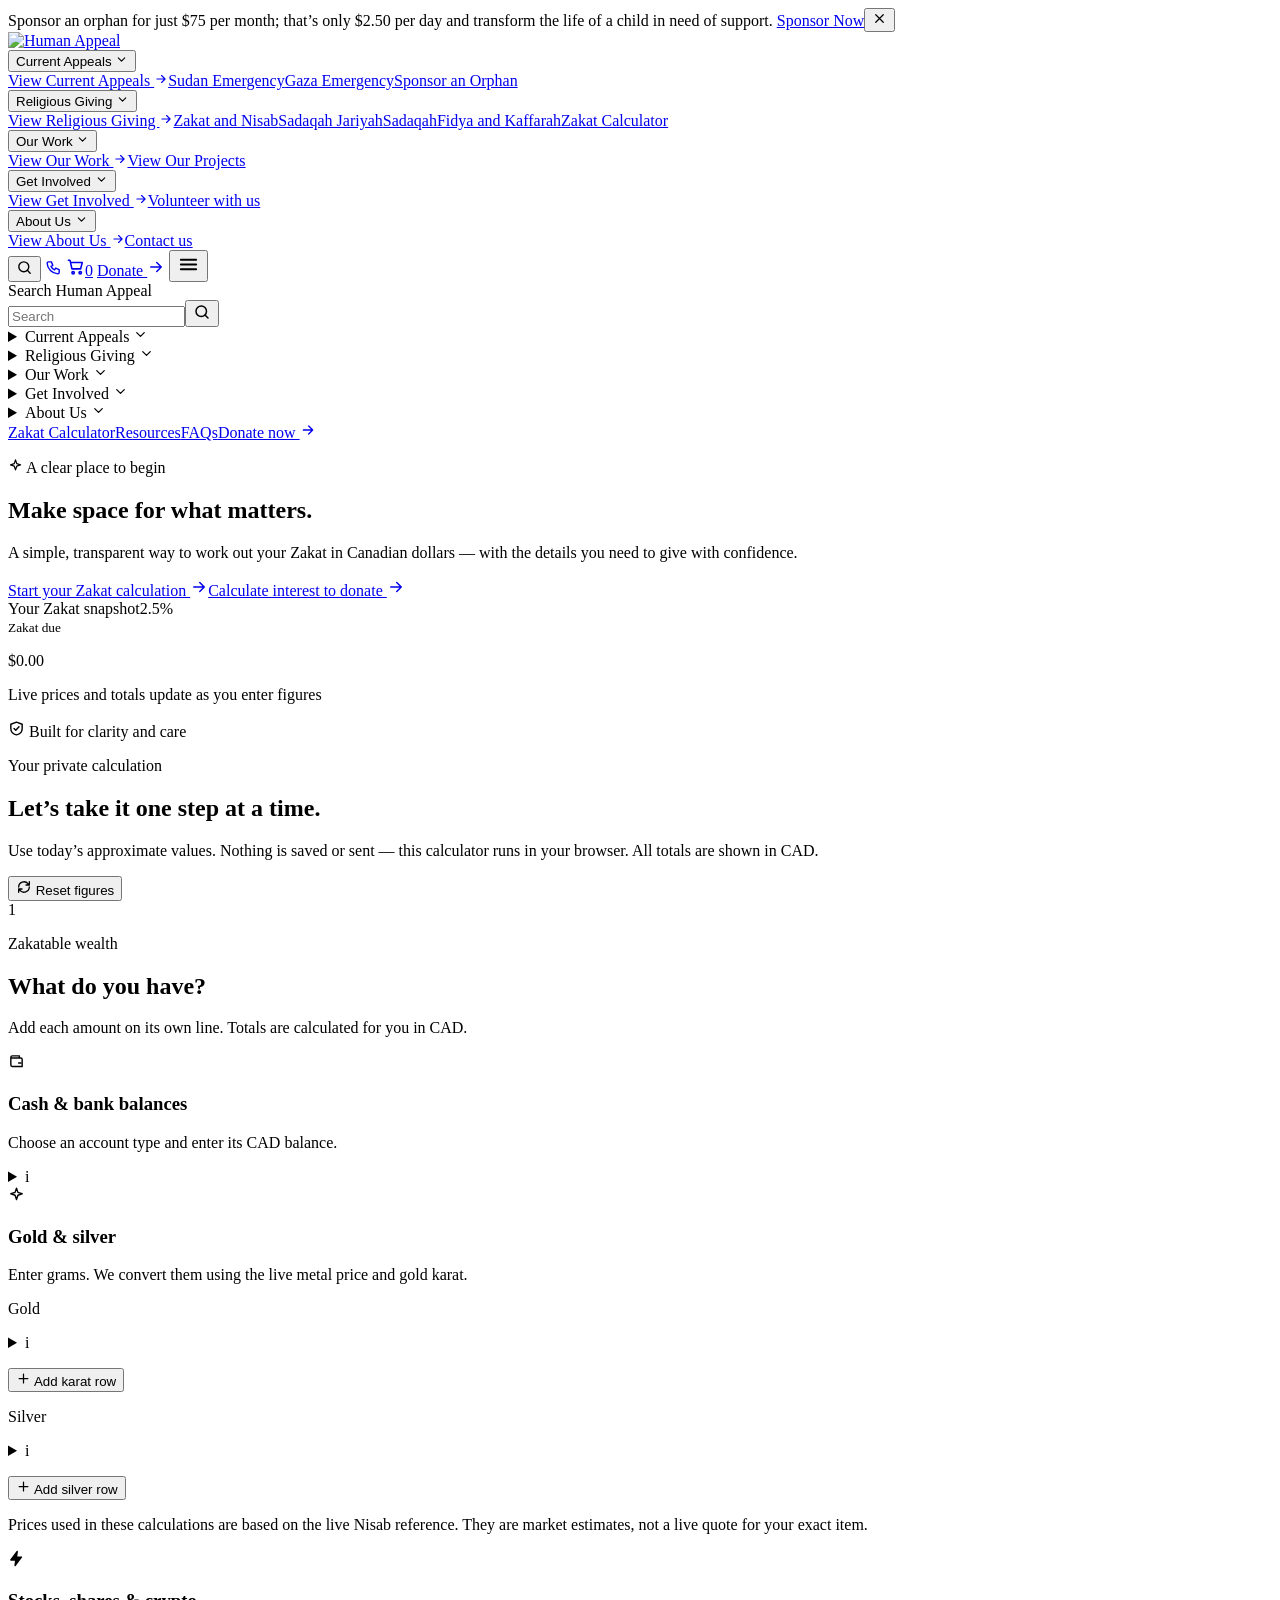
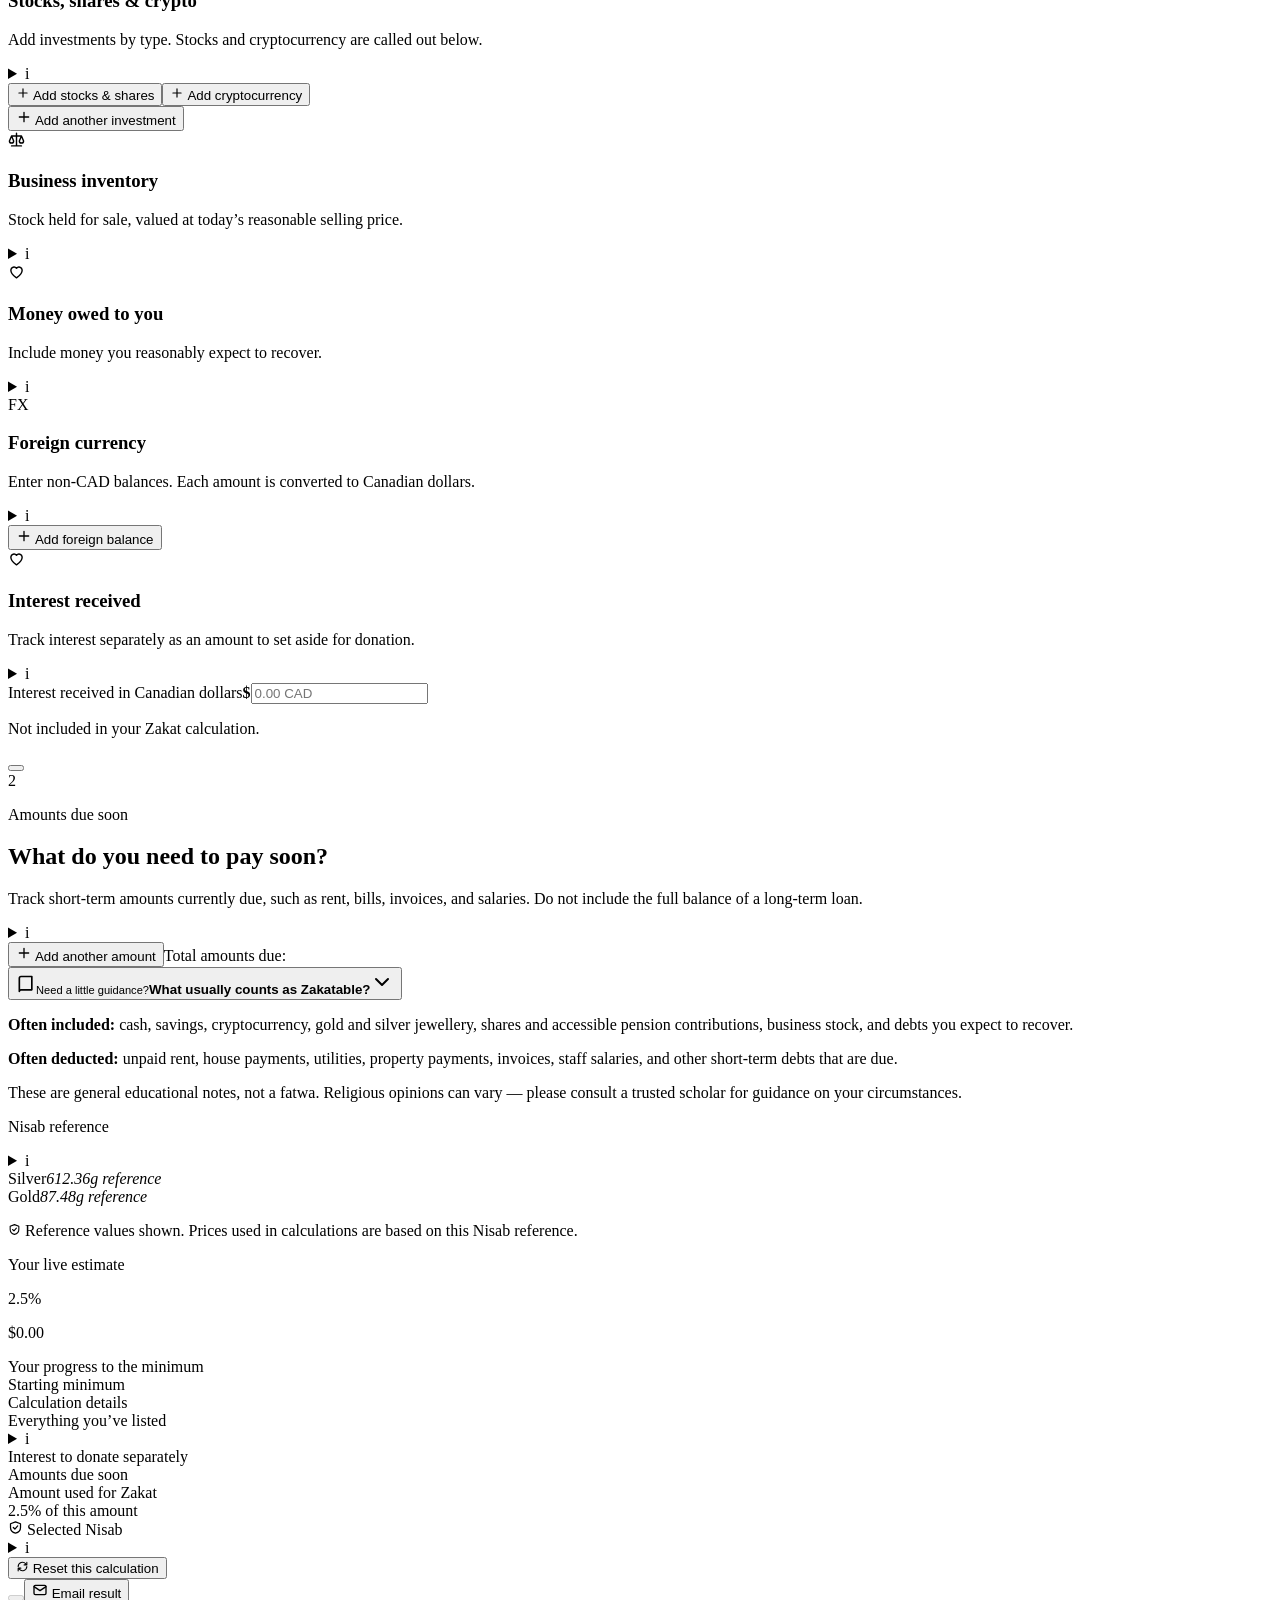
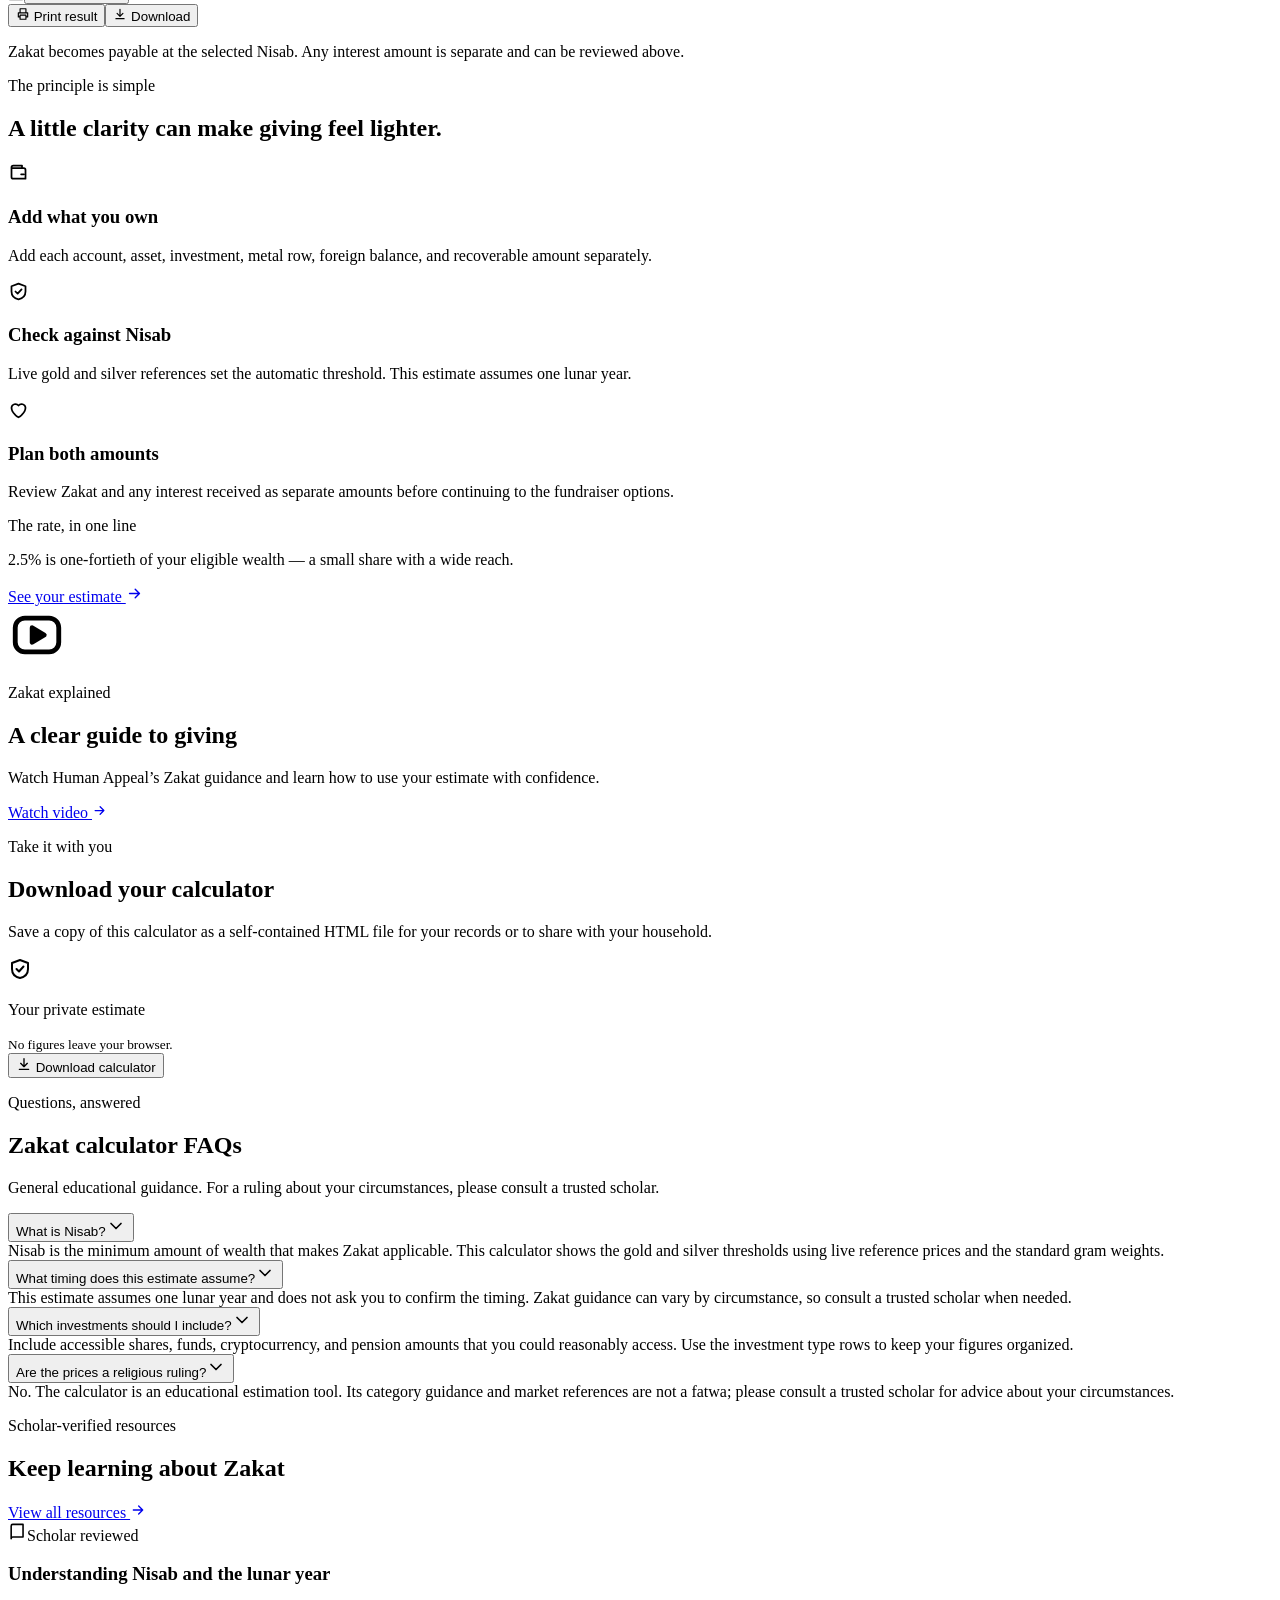
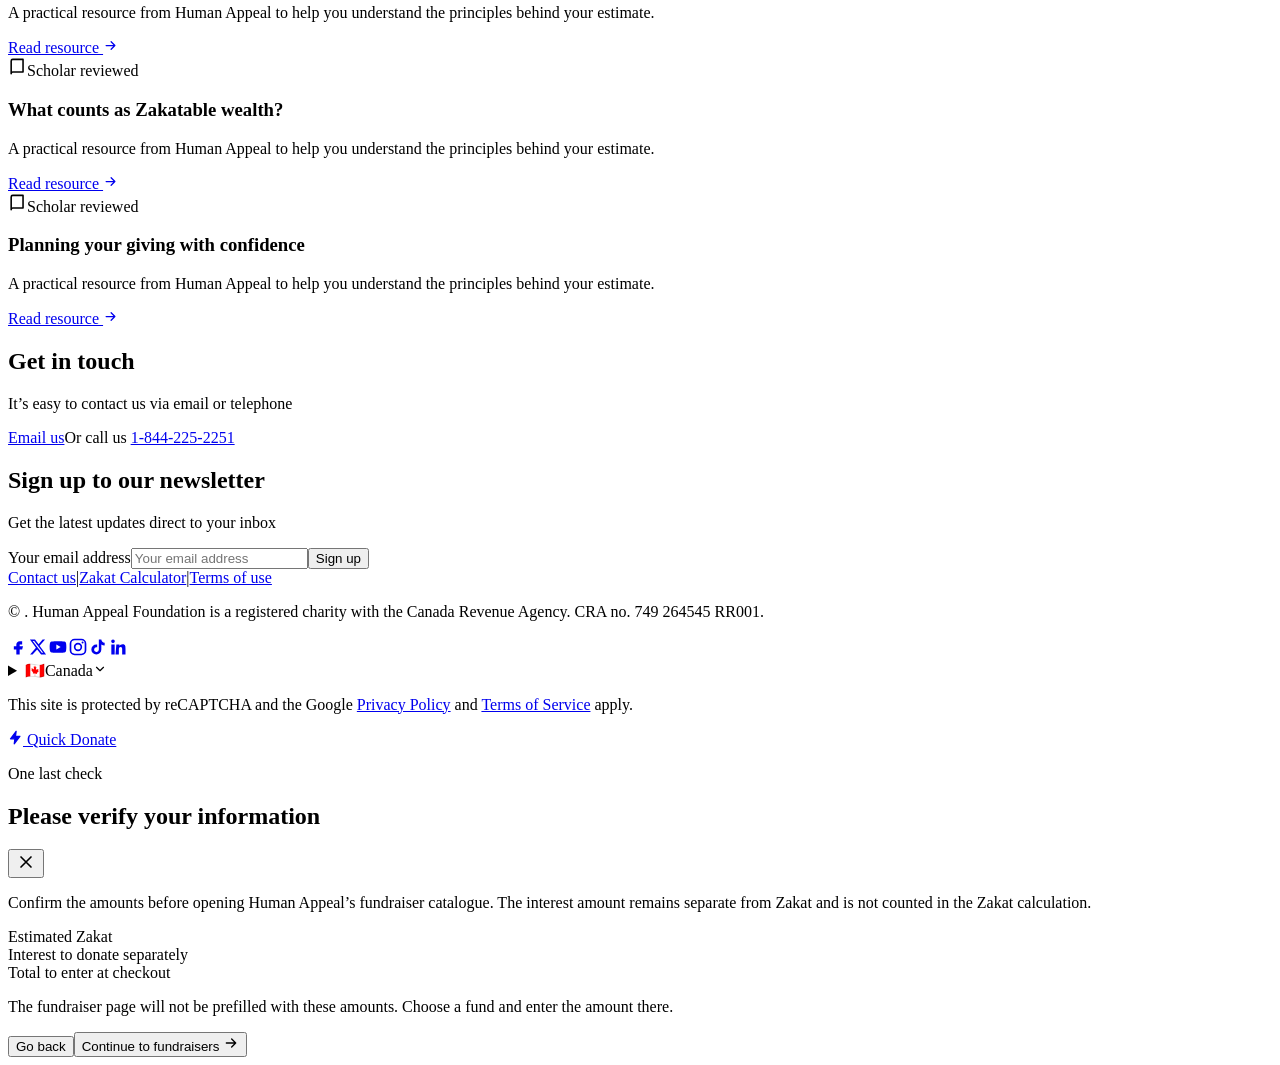
==== index.html @ 37113b34 "Add files via upload" ====
<!DOCTYPE html>
<html lang="en"><head><meta charset="UTF-8"><meta name="viewport" content="width=device-width,initial-scale=1">
<title>Human Appeal Canada Zakat Calculator</title>
<meta name="description" content="A simple, transparent way to work out your Zakat in Canadian dollars.">
<link rel="preconnect" href="https://fonts.googleapis.com"><link rel="preconnect" href="https://fonts.gstatic.com" crossorigin>
<link href="https://fonts.googleapis.com/css2?family=Inter:wght@400;500;600;700;800&display=swap" rel="stylesheet">
<link rel="stylesheet" href="css/styles.css">
<link rel="stylesheet" href="css/responsive.css"></head>
<body id="top">
<div class="shell">
<div class="ann" id="ann"><span>Sponsor an orphan for just $75 per month; that’s only $2.50 per day and transform the life of a child in need of support. <a href="https://humanappeal.ca/appeals/orphan-sponsorship">Sponsor Now</a></span><button type="button" aria-label="Close announcement" id="closeAnnouncement"><svg width="15" height="15" viewBox="0 0 24 24" fill="none" stroke="currentColor" stroke-width="2" stroke-linecap="round" stroke-linejoin="round" aria-hidden="true" ><path d="M6 6l12 12M18 6L6 18"/></svg></button></div>
<header class="hdr"><div class="hdr-in">
<a class="brand" href="https://humanappeal.ca" aria-label="Human Appeal Canada home"><img src="assets/human-appeal-logo.svg" alt="Human Appeal"></a>
<nav class="dnav" aria-label="Main navigation"><div class="ni"><button class="nt" type="button">Current Appeals <svg width="13" height="13" viewBox="0 0 24 24" fill="none" stroke="currentColor" stroke-width="2" stroke-linecap="round" stroke-linejoin="round" aria-hidden="true" ><path d="M6 9l6 6 6-6"/></svg></button><div class="dd"><a class="all" href="https://humanappeal.ca/appeals">View Current Appeals <svg width="14" height="14" viewBox="0 0 24 24" fill="none" stroke="currentColor" stroke-width="2" stroke-linecap="round" stroke-linejoin="round" aria-hidden="true" ><path d="M5 12h14M13 6l6 6-6 6"/></svg></a><a href="https://humanappeal.ca/appeals/sudan-emergency-appeal">Sudan Emergency</a><a href="https://humanappeal.ca/appeals/gaza-emergency">Gaza Emergency</a><a href="https://humanappeal.ca/appeals/orphan-sponsorship">Sponsor an Orphan</a></div></div><div class="ni"><button class="nt" type="button">Religious Giving <svg width="13" height="13" viewBox="0 0 24 24" fill="none" stroke="currentColor" stroke-width="2" stroke-linecap="round" stroke-linejoin="round" aria-hidden="true" ><path d="M6 9l6 6 6-6"/></svg></button><div class="dd"><a class="all" href="https://humanappeal.ca/appeals/zakat-and-nisab">View Religious Giving <svg width="14" height="14" viewBox="0 0 24 24" fill="none" stroke="currentColor" stroke-width="2" stroke-linecap="round" stroke-linejoin="round" aria-hidden="true" ><path d="M5 12h14M13 6l6 6-6 6"/></svg></a><a href="https://humanappeal.ca/appeals/zakat-and-nisab">Zakat and Nisab</a><a href="https://humanappeal.ca/appeals/sadaqah-jariyah">Sadaqah Jariyah</a><a href="https://humanappeal.ca/appeals/sadaqah">Sadaqah</a><a href="https://humanappeal.ca/appeals/fidya-kaffarah">Fidya and Kaffarah</a><a href="#calculator">Zakat Calculator</a></div></div><div class="ni"><button class="nt" type="button">Our Work <svg width="13" height="13" viewBox="0 0 24 24" fill="none" stroke="currentColor" stroke-width="2" stroke-linecap="round" stroke-linejoin="round" aria-hidden="true" ><path d="M6 9l6 6 6-6"/></svg></button><div class="dd"><a class="all" href="https://humanappeal.ca/donate/projects">View Our Work <svg width="14" height="14" viewBox="0 0 24 24" fill="none" stroke="currentColor" stroke-width="2" stroke-linecap="round" stroke-linejoin="round" aria-hidden="true" ><path d="M5 12h14M13 6l6 6-6 6"/></svg></a><a href="https://humanappeal.ca/donate/projects">View Our Projects</a></div></div><div class="ni"><button class="nt" type="button">Get Involved <svg width="13" height="13" viewBox="0 0 24 24" fill="none" stroke="currentColor" stroke-width="2" stroke-linecap="round" stroke-linejoin="round" aria-hidden="true" ><path d="M6 9l6 6 6-6"/></svg></button><div class="dd"><a class="all" href="https://humanappeal.ca/volunteer-with-us">View Get Involved <svg width="14" height="14" viewBox="0 0 24 24" fill="none" stroke="currentColor" stroke-width="2" stroke-linecap="round" stroke-linejoin="round" aria-hidden="true" ><path d="M5 12h14M13 6l6 6-6 6"/></svg></a><a href="https://humanappeal.ca/volunteer-with-us">Volunteer with us</a></div></div><div class="ni"><button class="nt" type="button">About Us <svg width="13" height="13" viewBox="0 0 24 24" fill="none" stroke="currentColor" stroke-width="2" stroke-linecap="round" stroke-linejoin="round" aria-hidden="true" ><path d="M6 9l6 6 6-6"/></svg></button><div class="dd"><a class="all" href="https://humanappeal.ca/about-us">View About Us <svg width="14" height="14" viewBox="0 0 24 24" fill="none" stroke="currentColor" stroke-width="2" stroke-linecap="round" stroke-linejoin="round" aria-hidden="true" ><path d="M5 12h14M13 6l6 6-6 6"/></svg></a><a href="https://humanappeal.ca/contact-us">Contact us</a></div></div></nav>
<div class="acts">
<button class="ic" type="button" id="stog" aria-label="Open search"><svg width="17" height="17" viewBox="0 0 24 24" fill="none" stroke="currentColor" stroke-width="2" stroke-linecap="round" stroke-linejoin="round" aria-hidden="true" ><circle cx="11" cy="11" r="7"/><path d="M20 20l-4-4"/></svg></button>
<a class="ic phone" href="tel:+18442252251" aria-label="Call Human Appeal" title="Call 1-844-225-2251"><svg width="17" height="17" viewBox="0 0 24 24" fill="none" stroke="currentColor" stroke-width="2" stroke-linecap="round" stroke-linejoin="round" aria-hidden="true" ><path d="M5 4h4l2 5-2.5 1.5a11 11 0 005 5L15 13l5 2v4a2 2 0 01-2 2A16 16 0 013 6a2 2 0 012-2z"/></svg></a>
<a class="ic cartl" href="https://humanappeal.ca/appeals" aria-label="Open donation catalogue" title="Cart"><svg width="19" height="19" viewBox="0 0 24 24" fill="none" stroke="currentColor" stroke-width="2" stroke-linecap="round" stroke-linejoin="round" aria-hidden="true" ><circle cx="9" cy="20" r="1.5"/><circle cx="18" cy="20" r="1.5"/><path d="M3 4h2l2.5 11h11l2-8H6.5"/></svg><span class="cnt">0</span></a>
<a class="donate" href="https://humanappeal.ca/appeals">Donate <svg width="18" height="18" viewBox="0 0 24 24" fill="none" stroke="currentColor" stroke-width="2" stroke-linecap="round" stroke-linejoin="round" aria-hidden="true" ><path d="M5 12h14M13 6l6 6-6 6"/></svg></a>
<button class="mtog" type="button" id="mtog" aria-label="Open menu"><svg width="23" height="23" viewBox="0 0 24 24" fill="none" stroke="currentColor" stroke-width="2" stroke-linecap="round" stroke-linejoin="round" aria-hidden="true" ><path d="M4 7h16M4 12h16M4 17h16"/></svg></button>
</div></div>
<form class="srch" id="srch" action="https://humanappeal.ca/search" method="get"><label class="sr" for="q">Search Human Appeal</label><div><input id="q" name="q" type="search" placeholder="Search"><button type="submit" aria-label="Submit search"><svg width="18" height="18" viewBox="0 0 24 24" fill="none" stroke="currentColor" stroke-width="2" stroke-linecap="round" stroke-linejoin="round" aria-hidden="true" ><circle cx="11" cy="11" r="7"/><path d="M20 20l-4-4"/></svg></button></div></form>
<nav class="mnav" id="mnav" aria-label="Mobile navigation"><details><summary>Current Appeals <svg width="15" height="15" viewBox="0 0 24 24" fill="none" stroke="currentColor" stroke-width="2" stroke-linecap="round" stroke-linejoin="round" aria-hidden="true" ><path d="M6 9l6 6 6-6"/></svg></summary><div class="msub"><a href="https://humanappeal.ca/appeals">View Current Appeals</a><a href="https://humanappeal.ca/appeals/sudan-emergency-appeal">Sudan Emergency</a><a href="https://humanappeal.ca/appeals/gaza-emergency">Gaza Emergency</a><a href="https://humanappeal.ca/appeals/orphan-sponsorship">Sponsor an Orphan</a></div></details><details><summary>Religious Giving <svg width="15" height="15" viewBox="0 0 24 24" fill="none" stroke="currentColor" stroke-width="2" stroke-linecap="round" stroke-linejoin="round" aria-hidden="true" ><path d="M6 9l6 6 6-6"/></svg></summary><div class="msub"><a href="https://humanappeal.ca/appeals/zakat-and-nisab">View Religious Giving</a><a href="https://humanappeal.ca/appeals/zakat-and-nisab">Zakat and Nisab</a><a href="https://humanappeal.ca/appeals/sadaqah-jariyah">Sadaqah Jariyah</a><a href="https://humanappeal.ca/appeals/sadaqah">Sadaqah</a><a href="https://humanappeal.ca/appeals/fidya-kaffarah">Fidya and Kaffarah</a><a href="#calculator">Zakat Calculator</a></div></details><details><summary>Our Work <svg width="15" height="15" viewBox="0 0 24 24" fill="none" stroke="currentColor" stroke-width="2" stroke-linecap="round" stroke-linejoin="round" aria-hidden="true" ><path d="M6 9l6 6 6-6"/></svg></summary><div class="msub"><a href="https://humanappeal.ca/donate/projects">View Our Work</a><a href="https://humanappeal.ca/donate/projects">View Our Projects</a></div></details><details><summary>Get Involved <svg width="15" height="15" viewBox="0 0 24 24" fill="none" stroke="currentColor" stroke-width="2" stroke-linecap="round" stroke-linejoin="round" aria-hidden="true" ><path d="M6 9l6 6 6-6"/></svg></summary><div class="msub"><a href="https://humanappeal.ca/volunteer-with-us">View Get Involved</a><a href="https://humanappeal.ca/volunteer-with-us">Volunteer with us</a></div></details><details><summary>About Us <svg width="15" height="15" viewBox="0 0 24 24" fill="none" stroke="currentColor" stroke-width="2" stroke-linecap="round" stroke-linejoin="round" aria-hidden="true" ><path d="M6 9l6 6 6-6"/></svg></summary><div class="msub"><a href="https://humanappeal.ca/about-us">View About Us</a><a href="https://humanappeal.ca/contact-us">Contact us</a></div></details><a href="#calculator">Zakat Calculator</a><a href="#resources">Resources</a><a href="#faqs">FAQs</a><a class="mdon" href="https://humanappeal.ca/appeals">Donate now <svg width="16" height="16" viewBox="0 0 24 24" fill="none" stroke="currentColor" stroke-width="2" stroke-linecap="round" stroke-linejoin="round" aria-hidden="true" ><path d="M5 12h14M13 6l6 6-6 6"/></svg></a></nav>
</header></div>
<main>
<section class="hero"><div class="dots"></div><div class="ring"></div><div class="glow"></div>
<div class="hero-in"><div>
<p class="eyebrow"><svg width="15" height="15" viewBox="0 0 24 24" fill="none" stroke="currentColor" stroke-width="2" stroke-linecap="round" stroke-linejoin="round" aria-hidden="true" ><path d="M12 3l2 6 6 2-6 2-2 6-2-6-6-2 6-2z"/></svg> A clear place to begin</p>
<h1>Make space for what matters.</h1>
<p class="lead">A simple, transparent way to work out your Zakat in Canadian dollars — with the details you need to give with confidence.</p>
<div class="btns"><a class="pill gold" href="#calculator">Start your Zakat calculation <svg width="18" height="18" viewBox="0 0 24 24" fill="none" stroke="currentColor" stroke-width="2" stroke-linecap="round" stroke-linejoin="round" aria-hidden="true" ><path d="M5 12h14M13 6l6 6-6 6"/></svg></a><a class="pill ghost" href="#interest-calculation">Calculate interest to donate <svg width="18" height="18" viewBox="0 0 24 24" fill="none" stroke="currentColor" stroke-width="2" stroke-linecap="round" stroke-linejoin="round" aria-hidden="true" ><path d="M5 12h14M13 6l6 6-6 6"/></svg></a></div></div>
<div class="snapw" aria-label="Zakat calculation overview"><div class="snap-o"><div class="snap">
<div class="snap-h"><span>Your Zakat snapshot</span><span class="tag">2.5%</span></div>
<div class="snap-b"><small>Zakat due</small><p class="big" id="heroZ" data-style="inline-1">$0.00</p><div class="bar"><i id="heroBar" data-style="inline-2"></i></div><p>Live prices and totals update as you enter figures</p></div>
<div class="snap-f"><svg width="17" height="17" viewBox="0 0 24 24" fill="none" stroke="currentColor" stroke-width="2" stroke-linecap="round" stroke-linejoin="round" aria-hidden="true" ><path d="M12 3l8 3v6c0 5-3.5 8-8 9-4.5-1-8-4-8-9V6z"/><path d="M8.5 12l2.5 2.5 4.5-5"/></svg> Built for clarity and care</div></div></div></div>
</div></section>

<section id="calculator" class="calc"><div class="wrap">
<div class="calc-top"><div><p class="eyebrow">Your private calculation</p><h2>Let’s take it one step at a time.</h2><p>Use today’s approximate values. Nothing is saved or sent — this calculator runs in your browser. All totals are shown in CAD.</p></div>
<button class="reset" type="button" id="reset1"><svg width="16" height="16" viewBox="0 0 24 24" fill="none" stroke="currentColor" stroke-width="2" stroke-linecap="round" stroke-linejoin="round" aria-hidden="true" ><path d="M4 12a8 8 0 0114-5l2 2M20 4v5h-5M20 12a8 8 0 01-14 5l-2-2M4 20v-5h5"/></svg> Reset figures</button></div>
<div class="cols"><div class="stack">
<div class="panel"><div class="sh"><div class="num">1</div><div><p class="eyebrow" data-style="inline-3">Zakatable wealth</p><h2>What do you have?</h2><p class="s">Add each amount on its own line. Totals are calculated for you in CAD.</p></div></div>
<div class="grid2">
<div class="card"><div class="chip" data-style="inline-4"><svg width="17" height="17" viewBox="0 0 24 24" fill="none" stroke="currentColor" stroke-width="2" stroke-linecap="round" stroke-linejoin="round" aria-hidden="true" ><path d="M4 7h14a2 2 0 012 2v10H6a2 2 0 01-2-2zM4 7V6a2 2 0 012-2h10v3M15 14h3"/></svg></div><div class="ch"><div><h3>Cash &amp; bank balances</h3><p>Choose an account type and enter its CAD balance.</p></div><div data-style="inline-5"><span class="tot" data-tot="cash"></span><details class="info"><summary aria-label="More information: Cash & bank balances" title="More information: Cash & bank balances">i</summary><div class="pop"><b>Cash & bank balances</b><p>Add cash and account balances in Canadian dollars. Choose Other to describe another account.</p><a href="https://humanappeal.ca/appeals/zakat-and-nisab" target="_blank" rel="noreferrer">Watch the Human Appeal video explanation</a></div></details></div></div><div data-list="cash"></div></div>
<div class="card span"><div class="chip" data-style="inline-6"><svg width="17" height="17" viewBox="0 0 24 24" fill="none" stroke="currentColor" stroke-width="2" stroke-linecap="round" stroke-linejoin="round" aria-hidden="true" ><path d="M12 3l2 6 6 2-6 2-2 6-2-6-6-2 6-2z"/></svg></div><div class="ch"><div><h3>Gold &amp; silver</h3><p>Enter grams. We convert them using the live metal price and gold karat.</p></div><span class="tot" id="metalTot"></span></div>
<div class="metals"><div class="mbox"><div data-style="inline-7"><div><p>Gold</p><small id="goldPG"></small></div><details class="info"><summary aria-label="More information: Gold Nisab" title="More information: Gold Nisab">i</summary><div class="pop"><b>Gold Nisab</b><p>Gold Nisab uses 87.48 grams. Each row applies the selected karat purity to the live gold price.</p></div></details></div><div data-list="gold"></div><p class="mtot" id="goldTot"></p><button class="add sm" type="button" data-add="gold"><svg width="15" height="15" viewBox="0 0 24 24" fill="none" stroke="currentColor" stroke-width="2" stroke-linecap="round" stroke-linejoin="round" aria-hidden="true" ><path d="M12 5v14M5 12h14"/></svg> Add karat row</button></div>
<div class="mbox"><div data-style="inline-7"><div><p>Silver</p><small id="silverPG"></small></div><details class="info"><summary aria-label="More information: Silver Nisab" title="More information: Silver Nisab">i</summary><div class="pop"><b>Silver Nisab</b><p>Silver Nisab uses 612.36 grams. Enter the total grams you own.</p></div></details></div><div data-list="silver"></div><p class="mtot" id="silverTot"></p><button class="add sm" type="button" data-add="silver"><svg width="15" height="15" viewBox="0 0 24 24" fill="none" stroke="currentColor" stroke-width="2" stroke-linecap="round" stroke-linejoin="round" aria-hidden="true" ><path d="M12 5v14M5 12h14"/></svg> Add silver row</button></div></div>
<p class="note">Prices used in these calculations are based on the live Nisab reference. They are market estimates, not a live quote for your exact item.</p></div>
<div class="card"><div class="chip" data-style="inline-8"><svg width="17" height="17" viewBox="0 0 24 24" fill="none" stroke="currentColor" stroke-width="2" stroke-linecap="round" stroke-linejoin="round" aria-hidden="true" ><path d="M13 2L4 14h7l-1 8 9-12h-7z" fill="currentColor"/></svg></div><div class="ch"><div><h3>Stocks, shares &amp; crypto</h3><p>Add investments by type. Stocks and cryptocurrency are called out below.</p></div><div data-style="inline-5"><span class="tot" data-tot="inv"></span><details class="info"><summary aria-label="More information: Stocks, shares and cryptocurrency" title="More information: Stocks, shares and cryptocurrency">i</summary><div class="pop"><b>Stocks, shares and cryptocurrency</b><p>Enter the accessible value you want to track for each investment. This estimate is educational; investment treatment can vary by scholar and circumstance.</p><a href="https://humanappeal.ca/appeals/zakat-and-nisab" target="_blank" rel="noreferrer">Watch the Human Appeal video explanation</a></div></details></div></div>
<div class="qadd"><button type="button" data-addinv="stocks"><svg width="14" height="14" viewBox="0 0 24 24" fill="none" stroke="currentColor" stroke-width="2" stroke-linecap="round" stroke-linejoin="round" aria-hidden="true" data-style="inline-9"><path d="M12 5v14M5 12h14"/></svg> Add stocks &amp; shares</button><button type="button" data-addinv="crypto"><svg width="14" height="14" viewBox="0 0 24 24" fill="none" stroke="currentColor" stroke-width="2" stroke-linecap="round" stroke-linejoin="round" aria-hidden="true" data-style="inline-9"><path d="M12 5v14M5 12h14"/></svg> Add cryptocurrency</button></div>
<div data-list="inv"></div><button class="add" type="button" data-addinv="other"><svg width="16" height="16" viewBox="0 0 24 24" fill="none" stroke="currentColor" stroke-width="2" stroke-linecap="round" stroke-linejoin="round" aria-hidden="true" ><path d="M12 5v14M5 12h14"/></svg> Add another investment</button></div>
<div class="card"><div class="chip" data-style="inline-10"><svg width="17" height="17" viewBox="0 0 24 24" fill="none" stroke="currentColor" stroke-width="2" stroke-linecap="round" stroke-linejoin="round" aria-hidden="true" ><path d="M12 3v18M5 21h14M5 7h14M5 7l-3 7a3 3 0 006 0zM19 7l-3 7a3 3 0 006 0z"/></svg></div><div class="ch"><div><h3>Business inventory</h3><p>Stock held for sale, valued at today’s reasonable selling price.</p></div><div data-style="inline-5"><span class="tot" data-tot="business"></span><details class="info"><summary aria-label="More information: Business inventory" title="More information: Business inventory">i</summary><div class="pop"><b>Business inventory</b><p>Enter the current reasonable selling value of stock held for sale.</p><a href="https://humanappeal.ca/appeals/zakat-and-nisab" target="_blank" rel="noreferrer">Watch the Human Appeal video explanation</a></div></details></div></div><div data-list="business"></div></div>
<div class="card"><div class="chip" data-style="inline-11"><svg width="17" height="17" viewBox="0 0 24 24" fill="none" stroke="currentColor" stroke-width="2" stroke-linecap="round" stroke-linejoin="round" aria-hidden="true" ><path d="M12 21s-8-5-8-11a4.5 4.5 0 018-2.5A4.5 4.5 0 0120 10c0 6-8 11-8 11z"/></svg></div><div class="ch"><div><h3>Money owed to you</h3><p>Include money you reasonably expect to recover.</p></div><div data-style="inline-5"><span class="tot" data-tot="owed"></span><details class="info"><summary aria-label="More information: Money owed to you" title="More information: Money owed to you">i</summary><div class="pop"><b>Money owed to you</b><p>Track amounts you reasonably expect to recover. If recovery is uncertain, ask a trusted scholar how to treat it.</p><a href="https://humanappeal.ca/appeals/zakat-and-nisab" target="_blank" rel="noreferrer">Watch the Human Appeal video explanation</a></div></details></div></div><div data-list="owed"></div></div>
<div class="card"><div class="chip" data-style="inline-10">FX</div><div class="ch"><div><h3>Foreign currency</h3><p>Enter non-CAD balances. Each amount is converted to Canadian dollars.</p></div><div data-style="inline-5"><span class="tot" id="fxTot"></span><details class="info"><summary aria-label="More information: Foreign currency" title="More information: Foreign currency">i</summary><div class="pop"><b>Foreign currency</b><p>USD and GBP use the live reference exchange rates. For another currency, enter the current CAD value of one unit.</p><a href="https://humanappeal.ca/appeals/zakat-and-nisab" target="_blank" rel="noreferrer">Watch the Human Appeal video explanation</a></div></details></div></div><div data-list="fx"></div><button class="add" type="button" data-add="fx"><svg width="16" height="16" viewBox="0 0 24 24" fill="none" stroke="currentColor" stroke-width="2" stroke-linecap="round" stroke-linejoin="round" aria-hidden="true" ><path d="M12 5v14M5 12h14"/></svg> Add foreign balance</button></div>
<div class="card" id="interest-calculation" data-style="inline-12"><div class="chip" data-style="inline-11"><svg width="17" height="17" viewBox="0 0 24 24" fill="none" stroke="currentColor" stroke-width="2" stroke-linecap="round" stroke-linejoin="round" aria-hidden="true" ><path d="M12 21s-8-5-8-11a4.5 4.5 0 018-2.5A4.5 4.5 0 0120 10c0 6-8 11-8 11z"/></svg></div><div class="ch"><div><h3>Interest received</h3><p>Track interest separately as an amount to set aside for donation.</p></div><details class="info"><summary aria-label="More information: Interest received" title="More information: Interest received">i</summary><div class="pop"><b>Interest received</b><p>This amount is kept outside your Zakatable wealth and Zakat total. This calculator provides a planning estimate, not a religious ruling.</p><a href="https://humanappeal.ca/appeals/zakat-and-nisab" target="_blank" rel="noreferrer">Watch the Human Appeal video explanation</a></div></details></div>
<label class="money" data-style="inline-13"><span class="sr">Interest received in Canadian dollars</span><b>$</b><input class="fi" id="interest" type="number" min="0" step=".01" placeholder="0.00 CAD"></label><p class="help">Not included in your Zakat calculation.</p><button class="full" id="intBtn" type="button" data-style="inline-14"></button></div>
</div></div>
<div class="panel"><div class="sh"><div class="num">2</div><div class="fl"><div><p class="eyebrow" data-style="inline-3">Amounts due soon</p><h2>What do you need to pay soon?</h2><p class="s">Track short-term amounts currently due, such as rent, bills, invoices, and salaries. Do not include the full balance of a long-term loan.</p></div><details class="info"><summary aria-label="More information: Amounts due soon" title="More information: Amounts due soon">i</summary><div class="pop"><b>Amounts due soon</b><p>Track eligible short-term amounts that are currently due, such as bills, rent, invoices or salaries. Do not include the full balance of a long-term loan.</p><a href="https://humanappeal.ca/appeals/zakat-and-nisab" target="_blank" rel="noreferrer">Watch the Human Appeal video explanation</a></div></details></div></div>
<div data-list="liab"></div><div class="foot"><button class="add" type="button" data-add="liab"><svg width="16" height="16" viewBox="0 0 24 24" fill="none" stroke="currentColor" stroke-width="2" stroke-linecap="round" stroke-linejoin="round" aria-hidden="true" ><path d="M12 5v14M5 12h14"/></svg> Add another amount</button><span data-style="inline-15">Total amounts due: <span id="liabTot"></span></span></div></div>
<div class="guide" id="guidance"><button class="gbtn" type="button" id="gbtn" aria-expanded="false"><span class="l"><span class="gic"><svg width="20" height="20" viewBox="0 0 24 24" fill="none" stroke="currentColor" stroke-width="2" stroke-linecap="round" stroke-linejoin="round" aria-hidden="true" ><path d="M4 5a2 2 0 012-2h13v16H6a2 2 0 00-2 2zM4 21V5"/></svg></span><span><small>Need a little guidance?</small><strong>What usually counts as Zakatable?</strong></span></span><span class="chev"><svg width="24" height="24" viewBox="0 0 24 24" fill="none" stroke="currentColor" stroke-width="2" stroke-linecap="round" stroke-linejoin="round" aria-hidden="true" ><path d="M6 9l6 6 6-6"/></svg></span></button>
<div class="gbody"><p><strong>Often included:</strong> cash, savings, cryptocurrency, gold and silver jewellery, shares and accessible pension contributions, business stock, and debts you expect to recover.</p><p><strong>Often deducted:</strong> unpaid rent, house payments, utilities, property payments, invoices, staff salaries, and other short-term debts that are due.</p><p class="w">These are general educational notes, not a fatwa. Religious opinions can vary — please consult a trusted scholar for guidance on your circumstances.</p></div></div>
</div>
<aside>
<div class="nis"><div class="top"><p class="eyebrow">Nisab reference</p><details class="info"><summary aria-label="More information: Nisab reference" title="More information: Nisab reference">i</summary><div class="pop"><b>Nisab reference</b><p>The calculator automatically selects Silver when your eligible wealth is below the Gold threshold; otherwise it selects Gold.</p><a href="https://humanappeal.ca/appeals/zakat-and-nisab" target="_blank" rel="noreferrer">Watch the Human Appeal video explanation</a></div></details></div>
<div class="g2"><div class="nb" id="nbS"><span class="t"><i></i> Silver</span><strong id="nsV"></strong><em>612.36g reference</em></div><div class="nb" id="nbG"><span class="t"><i></i> Gold</span><strong id="ngV"></strong><em>87.48g reference</em></div></div>
<p class="n" id="autoSel"></p><p class="n live"><svg width="13" height="13" viewBox="0 0 24 24" fill="none" stroke="currentColor" stroke-width="2" stroke-linecap="round" stroke-linejoin="round" aria-hidden="true" ><path d="M12 3l8 3v6c0 5-3.5 8-8 9-4.5-1-8-4-8-9V6z"/><path d="M8.5 12l2.5 2.5 4.5-5"/></svg> <span>Reference values shown. Prices used in calculations are based on this Nisab reference.</span></p></div>
<div class="est"><div class="est-h"><div class="r"><p class="eyebrow">Your live estimate</p><span class="pct">2.5%</span></div><p class="amt" id="zakat">$0.00</p><p id="zsub"></p></div>
<div class="est-b">
<div class="prog"><div class="t"><span>Your progress to the minimum</span><b id="usedTop"></b></div><div class="track"><span class="lbl">Starting minimum</span><div class="mid"></div><div class="fill" id="fill" data-style="inline-2"></div></div><div class="stat" id="stat"></div></div>
<div class="det">Calculation details</div>
<div class="lines"><div class="lr"><span data-style="inline-5">Everything you’ve listed <details class="info"><summary aria-label="More information: Everything you’ve listed" title="More information: Everything you’ve listed">i</summary><div class="pop"><b>Everything you’ve listed</b><p>This is the breakdown of assets included in the Zakat estimate. Interest received is shown separately and is not included.</p></div></details></span><span id="gross"></span></div>
<div class="lr hl" id="intRow" data-style="inline-14"><span>Interest to donate separately</span><span id="intV"></span></div>
<div class="lr"><span>Amounts due soon</span><span id="dueV"></span></div>
<div class="lr"><span>Amount used for Zakat</span><span id="usedV"></span></div>
<div class="lr fin"><span>2.5% of this amount</span><span id="zV"></span></div></div>
<div class="sel"><div class="h"><span><svg width="15" height="15" viewBox="0 0 24 24" fill="none" stroke="currentColor" stroke-width="2" stroke-linecap="round" stroke-linejoin="round" aria-hidden="true" data-style="inline-16"><path d="M12 3l8 3v6c0 5-3.5 8-8 9-4.5-1-8-4-8-9V6z"/><path d="M8.5 12l2.5 2.5 4.5-5"/></svg> Selected Nisab</span><details class="info"><summary aria-label="More information: Selected Nisab" title="More information: Selected Nisab">i</summary><div class="pop"><b>Selected Nisab</b><p>Silver is selected when your eligible wealth is below the Gold threshold; Gold is selected when it meets or exceeds that threshold.</p></div></details></div><span id="selN"></span></div>
<button class="rst" type="button" id="reset2"><svg width="13" height="13" viewBox="0 0 24 24" fill="none" stroke="currentColor" stroke-width="2" stroke-linecap="round" stroke-linejoin="round" aria-hidden="true" data-style="inline-9"><path d="M4 12a8 8 0 0114-5l2 2M20 4v5h-5M20 12a8 8 0 01-14 5l-2-2M4 20v-5h5"/></svg> Reset this calculation</button>
<div class="two"><button class="give off" id="giveBtn" type="button" disabled></button><button class="give out" id="emailBtn" type="button"><svg width="16" height="16" viewBox="0 0 24 24" fill="none" stroke="currentColor" stroke-width="2" stroke-linecap="round" stroke-linejoin="round" aria-hidden="true" ><rect x="3" y="5" width="18" height="14" rx="2"/><path d="M3 7l9 6 9-6"/></svg> Email result</button></div>
<div class="two"><button class="give out sm" type="button" id="printResult"><svg width="14" height="14" viewBox="0 0 24 24" fill="none" stroke="currentColor" stroke-width="2" stroke-linecap="round" stroke-linejoin="round" aria-hidden="true" ><path d="M7 9V3h10v6M7 17H4v-7h16v7h-3M7 14h10v7H7z"/></svg> Print result</button><button class="give out sm" type="button" id="dlBtn"><svg width="14" height="14" viewBox="0 0 24 24" fill="none" stroke="currentColor" stroke-width="2" stroke-linecap="round" stroke-linejoin="round" aria-hidden="true" ><path d="M12 4v11M7 11l5 5 5-5M5 20h14"/></svg> Download</button></div>
<p class="disc">Zakat becomes payable at the selected Nisab. Any interest amount is separate and can be reviewed above.</p>
</div></div></aside></div></div></section>

<section id="how-it-works" class="how"><div class="wrap"><p class="eyebrow">The principle is simple</p><h2>A little clarity can make giving feel lighter.</h2>
<div class="three">
<div class="hc off"><span class="bx" data-style="inline-17"><svg width="21" height="21" viewBox="0 0 24 24" fill="none" stroke="currentColor" stroke-width="2" stroke-linecap="round" stroke-linejoin="round" aria-hidden="true" ><path d="M4 7h14a2 2 0 012 2v10H6a2 2 0 01-2-2zM4 7V6a2 2 0 012-2h10v3M15 14h3"/></svg></span><h3>Add what you own</h3><p>Add each account, asset, investment, metal row, foreign balance, and recoverable amount separately.</p></div>
<div class="hc"><span class="bx" data-style="inline-18"><svg width="21" height="21" viewBox="0 0 24 24" fill="none" stroke="currentColor" stroke-width="2" stroke-linecap="round" stroke-linejoin="round" aria-hidden="true" ><path d="M12 3l8 3v6c0 5-3.5 8-8 9-4.5-1-8-4-8-9V6z"/><path d="M8.5 12l2.5 2.5 4.5-5"/></svg></span><h3>Check against Nisab</h3><p>Live gold and silver references set the automatic threshold. This estimate assumes one lunar year.</p></div>
<div class="hc off"><span class="bx" data-style="inline-19"><svg width="21" height="21" viewBox="0 0 24 24" fill="none" stroke="currentColor" stroke-width="2" stroke-linecap="round" stroke-linejoin="round" aria-hidden="true" ><path d="M12 21s-8-5-8-11a4.5 4.5 0 018-2.5A4.5 4.5 0 0120 10c0 6-8 11-8 11z"/></svg></span><h3>Plan both amounts</h3><p>Review Zakat and any interest received as separate amounts before continuing to the fundraiser options.</p></div></div>
<div class="rate"><div><p>The rate, in one line</p><p>2.5% is one-fortieth of your eligible wealth — a small share with a wide reach.</p></div><a href="#calculator">See your estimate <svg width="17" height="17" viewBox="0 0 24 24" fill="none" stroke="currentColor" stroke-width="2" stroke-linecap="round" stroke-linejoin="round" aria-hidden="true" ><path d="M5 12h14M13 6l6 6-6 6"/></svg></a></div></div></section>

<section id="resources" class="res"><div class="wrap"><div class="res-g">
<article class="vid"><div class="vid-t"><div class="dots"></div><div data-style="inline-20"><span data-style="inline-21"><svg width="58" height="58" viewBox="0 0 24 24" fill="none" stroke="currentColor" stroke-width="2" stroke-linecap="round" stroke-linejoin="round" aria-hidden="true" ><rect x="3" y="5" width="18" height="14" rx="4"/><path d="M10 9l5 3-5 3z" fill="currentColor"/></svg></span><p class="eyebrow">Zakat explained</p><h2>A clear guide to giving</h2></div></div><div class="vid-b"><p>Watch Human Appeal’s Zakat guidance and learn how to use your estimate with confidence.</p><a href="https://www.youtube.com/@humanappeal" target="_blank" rel="noreferrer">Watch video <svg width="15" height="15" viewBox="0 0 24 24" fill="none" stroke="currentColor" stroke-width="2" stroke-linecap="round" stroke-linejoin="round" aria-hidden="true" ><path d="M5 12h14M13 6l6 6-6 6"/></svg></a></div></article>
<article class="dl"><p class="eyebrow">Take it with you</p><h2>Download your calculator</h2><p>Save a copy of this calculator as a self-contained HTML file for your records or to share with your household.</p><div class="priv"><span data-style="inline-22"><svg width="24" height="24" viewBox="0 0 24 24" fill="none" stroke="currentColor" stroke-width="2" stroke-linecap="round" stroke-linejoin="round" aria-hidden="true" ><path d="M12 3l8 3v6c0 5-3.5 8-8 9-4.5-1-8-4-8-9V6z"/><path d="M8.5 12l2.5 2.5 4.5-5"/></svg></span><div><p>Your private estimate</p><small>No figures leave your browser.</small></div></div><button class="dlb" type="button" id="dlBtn2"><svg width="16" height="16" viewBox="0 0 24 24" fill="none" stroke="currentColor" stroke-width="2" stroke-linecap="round" stroke-linejoin="round" aria-hidden="true" ><path d="M12 4v11M7 11l5 5 5-5M5 20h14"/></svg> Download calculator</button></article></div></div></section>

<section id="faqs" class="faq"><div class="wrap"><div class="hd"><p class="eyebrow">Questions, answered</p><h2>Zakat calculator FAQs</h2><p>General educational guidance. For a ruling about your circumstances, please consult a trusted scholar.</p></div><div class="faqs"><div class="fq"><button type="button" aria-expanded="false"><span>What is Nisab?</span><svg width="20" height="20" viewBox="0 0 24 24" fill="none" stroke="currentColor" stroke-width="2" stroke-linecap="round" stroke-linejoin="round" aria-hidden="true" ><path d="M6 9l6 6 6-6"/></svg></button><div class="a">Nisab is the minimum amount of wealth that makes Zakat applicable. This calculator shows the gold and silver thresholds using live reference prices and the standard gram weights.</div></div><div class="fq"><button type="button" aria-expanded="false"><span>What timing does this estimate assume?</span><svg width="20" height="20" viewBox="0 0 24 24" fill="none" stroke="currentColor" stroke-width="2" stroke-linecap="round" stroke-linejoin="round" aria-hidden="true" ><path d="M6 9l6 6 6-6"/></svg></button><div class="a">This estimate assumes one lunar year and does not ask you to confirm the timing. Zakat guidance can vary by circumstance, so consult a trusted scholar when needed.</div></div><div class="fq"><button type="button" aria-expanded="false"><span>Which investments should I include?</span><svg width="20" height="20" viewBox="0 0 24 24" fill="none" stroke="currentColor" stroke-width="2" stroke-linecap="round" stroke-linejoin="round" aria-hidden="true" ><path d="M6 9l6 6 6-6"/></svg></button><div class="a">Include accessible shares, funds, cryptocurrency, and pension amounts that you could reasonably access. Use the investment type rows to keep your figures organized.</div></div><div class="fq"><button type="button" aria-expanded="false"><span>Are the prices a religious ruling?</span><svg width="20" height="20" viewBox="0 0 24 24" fill="none" stroke="currentColor" stroke-width="2" stroke-linecap="round" stroke-linejoin="round" aria-hidden="true" ><path d="M6 9l6 6 6-6"/></svg></button><div class="a">No. The calculator is an educational estimation tool. Its category guidance and market references are not a fatwa; please consult a trusted scholar for advice about your circumstances.</div></div></div></div></section>

<section class="more"><div class="wrap"><div class="hd"><div><p class="eyebrow">Scholar-verified resources</p><h2>Keep learning about Zakat</h2></div><a href="https://humanappeal.ca/blog" target="_blank" rel="noreferrer">View all resources <svg width="16" height="16" viewBox="0 0 24 24" fill="none" stroke="currentColor" stroke-width="2" stroke-linecap="round" stroke-linejoin="round" aria-hidden="true" ><path d="M5 12h14M13 6l6 6-6 6"/></svg></a></div><div class="three" data-style="inline-23"><article class="art"><div class="t"><span class="bx"><svg width="19" height="19" viewBox="0 0 24 24" fill="none" stroke="currentColor" stroke-width="2" stroke-linecap="round" stroke-linejoin="round" aria-hidden="true" ><path d="M4 5a2 2 0 012-2h13v16H6a2 2 0 00-2 2zM4 21V5"/></svg></span><span class="sr2">Scholar reviewed</span></div><h3>Understanding Nisab and the lunar year</h3><p>A practical resource from Human Appeal to help you understand the principles behind your estimate.</p><a href="https://humanappeal.ca/blog" target="_blank" rel="noreferrer">Read resource <svg width="15" height="15" viewBox="0 0 24 24" fill="none" stroke="currentColor" stroke-width="2" stroke-linecap="round" stroke-linejoin="round" aria-hidden="true" ><path d="M5 12h14M13 6l6 6-6 6"/></svg></a></article><article class="art"><div class="t"><span class="bx"><svg width="19" height="19" viewBox="0 0 24 24" fill="none" stroke="currentColor" stroke-width="2" stroke-linecap="round" stroke-linejoin="round" aria-hidden="true" ><path d="M4 5a2 2 0 012-2h13v16H6a2 2 0 00-2 2zM4 21V5"/></svg></span><span class="sr2">Scholar reviewed</span></div><h3>What counts as Zakatable wealth?</h3><p>A practical resource from Human Appeal to help you understand the principles behind your estimate.</p><a href="https://humanappeal.ca/blog" target="_blank" rel="noreferrer">Read resource <svg width="15" height="15" viewBox="0 0 24 24" fill="none" stroke="currentColor" stroke-width="2" stroke-linecap="round" stroke-linejoin="round" aria-hidden="true" ><path d="M5 12h14M13 6l6 6-6 6"/></svg></a></article><article class="art"><div class="t"><span class="bx"><svg width="19" height="19" viewBox="0 0 24 24" fill="none" stroke="currentColor" stroke-width="2" stroke-linecap="round" stroke-linejoin="round" aria-hidden="true" ><path d="M4 5a2 2 0 012-2h13v16H6a2 2 0 00-2 2zM4 21V5"/></svg></span><span class="sr2">Scholar reviewed</span></div><h3>Planning your giving with confidence</h3><p>A practical resource from Human Appeal to help you understand the principles behind your estimate.</p><a href="https://humanappeal.ca/blog" target="_blank" rel="noreferrer">Read resource <svg width="15" height="15" viewBox="0 0 24 24" fill="none" stroke="currentColor" stroke-width="2" stroke-linecap="round" stroke-linejoin="round" aria-hidden="true" ><path d="M5 12h14M13 6l6 6-6 6"/></svg></a></article></div></div></section>
</main>

<footer class="ft" id="site-footer">
<div class="ft-top"><div class="in"><section><h2>Get in touch</h2><p>It’s easy to contact us via email or telephone</p><div class="ct"><a class="btn-p" href="mailto:canada@humanappeal.ca">Email us</a><span>Or call us <a class="u" href="tel:+18442252251">1-844-225-2251</a></span></div></section>
<section><h2>Sign up to our newsletter</h2><p>Get the latest updates direct to your inbox</p><form class="nl" action="https://humanappeal.ca/api/newsletter/EmailOnlySubscribe" method="post" target="_blank"><label class="sr" for="nlE">Your email address</label><input id="nlE" type="email" name="email" placeholder="Your email address" autocomplete="email" required><button class="btn-p" type="submit">Sign up</button></form></section></div></div>
<div class="ft-mid"><div class="in"><div><nav class="fl2" aria-label="Footer links"><a href="https://humanappeal.ca/contact-us">Contact us</a><span>|</span><a href="#calculator">Zakat Calculator</a><span>|</span><a href="https://humanappeal.ca/terms-of-use">Terms of use</a></nav><p class="copy">© <span id="yr"></span>. Human Appeal Foundation is a registered charity with the Canada Revenue Agency. CRA no. 749 264545 RR001.</p></div><nav class="soc" aria-label="Social media"><a href="https://www.facebook.com/share/17UzYfNUtn/" target="_blank" rel="noreferrer" aria-label="Visit us on Facebook" title="Facebook" data-style="inline-24"><svg width="20" height="20" viewBox="0 0 24 24"><path fill="currentColor" d="M14 9h3V5h-3c-2.2 0-4 1.8-4 4v2H7v4h3v6h4v-6h3l1-4h-4V9z"/></svg></a><a href="https://x.com/HumanAppealCA" target="_blank" rel="noreferrer" aria-label="Visit us on X" title="X" data-style="inline-25"><svg width="20" height="20" viewBox="0 0 24 24"><path fill="currentColor" d="M17.5 3h3l-6.6 7.6L21.700 21h-6l-4.700-6.100L5.500 21h-3l7-8.100L2.300 3h6.100l4.300 5.700zM16.500 19h1.700L7.400 4.800H5.600z"/></svg></a><a href="https://youtube.com/@humanappealca" target="_blank" rel="noreferrer" aria-label="Visit us on YouTube" title="YouTube" data-style="inline-26"><svg width="20" height="20" viewBox="0 0 24 24"><path fill="currentColor" d="M21.600 7.200a2.500 2.500 0 00-1.800-1.800C18.200 5 12 5 12 5s-6.200 0-7.800.4A2.500 2.500 0 002.400 7.200C2 8.800 2 12 2 12s0 3.200.4 4.800a2.500 2.500 0 001.800 1.800C5.800 19 12 19 12 19s6.200 0 7.800-.4a2.500 2.500 0 001.800-1.800C22 15.200 22 12 22 12s0-3.200-.4-4.800zM10 15V9l5.200 3z"/></svg></a><a href="https://www.instagram.com/humanappealca/" target="_blank" rel="noreferrer" aria-label="Visit us on Instagram" title="Instagram" data-style="inline-27"><svg width="20" height="20" viewBox="0 0 24 24"><rect x="3" y="3" width="18" height="18" rx="5" fill="none" stroke="currentColor" stroke-width="2"/><circle cx="12" cy="12" r="4" fill="none" stroke="currentColor" stroke-width="2"/><circle cx="17.500" cy="6.500" r="1.200" fill="currentColor"/></svg></a><a href="https://www.tiktok.com/@humanappealcanada" target="_blank" rel="noreferrer" aria-label="Visit us on TikTok" title="TikTok" data-style="inline-28"><svg width="20" height="20" viewBox="0 0 24 24"><path fill="currentColor" d="M16 3c.3 2.300 1.700 3.800 4 4v3.200c-1.500 0-2.900-.5-4-1.300V15a6 6 0 11-6-6c.3 0 .7 0 1 .1v3.300a2.800 2.800 0 102 2.700V3z"/></svg></a><a href="https://www.linkedin.com/company/human-appeal-ca/" target="_blank" rel="noreferrer" aria-label="Visit us on LinkedIn" title="LinkedIn" data-style="inline-29"><svg width="20" height="20" viewBox="0 0 24 24"><path fill="currentColor" d="M4 9h4v12H4zM6 3a2.200 2.200 0 110 4.400A2.200 2.200 0 016 3zM10 9h3.800v1.700c.6-1 1.900-2 3.900-2C21 8.700 21 11.500 21 14v7h-4v-6c0-1.500-.1-3-1.900-3S13 13.400 13 15v6H9z"/></svg></a></nav></div></div>
<div class="ft-bot"><div class="in"><details class="cs"><summary><span>🇨🇦</span><span>Canada</span><svg width="14" height="14" viewBox="0 0 24 24" fill="none" stroke="currentColor" stroke-width="2" stroke-linecap="round" stroke-linejoin="round" aria-hidden="true" ><path d="M6 9l6 6 6-6"/></svg></summary><div class="o"><a href="https://humanappeal.ca">🇨🇦 Canada</a><a href="https://humanappealusa.org/">🇺🇸 United States</a><a href="https://humanappeal.me/">العربية</a><a href="https://humanappeal.be">🇧🇪 Belgium</a><a href="https://humanappeal.fr/">🇫🇷 France</a><a href="https://humanappeal.ie/">🇮🇪 Ireland</a><a href="https://humanappeal.es/">🇪🇸 Spain</a><a href="https://humanappeal.org.uk/">🇬🇧 United Kingdom</a></div></details>
<p class="rc">This site is protected by reCAPTCHA and the Google <a href="https://policies.google.com/privacy" target="_blank" rel="noreferrer">Privacy Policy</a> and <a href="https://policies.google.com/terms" target="_blank" rel="noreferrer">Terms of Service</a> apply.</p></div></div>
</footer>
<a class="qd" href="https://humanappeal.ca/appeals"><svg width="15" height="15" viewBox="0 0 24 24" fill="none" stroke="currentColor" stroke-width="2" stroke-linecap="round" stroke-linejoin="round" aria-hidden="true" ><path d="M13 2L4 14h7l-1 8 9-12h-7z" fill="currentColor"/></svg> Quick Donate</a>

<div class="modal" id="modal" role="dialog" aria-modal="true" aria-labelledby="vt"><div class="mb">
<div class="top"><div><p class="eyebrow">One last check</p><h2 id="vt">Please verify your information</h2></div><button class="x" type="button" id="mclose" aria-label="Close verification dialog"><svg width="20" height="20" viewBox="0 0 24 24" fill="none" stroke="currentColor" stroke-width="2" stroke-linecap="round" stroke-linejoin="round" aria-hidden="true" ><path d="M6 6l12 12M18 6L6 18"/></svg></button></div>
<p>Confirm the amounts before opening Human Appeal’s fundraiser catalogue. The interest amount remains separate from Zakat and is not counted in the Zakat calculation.</p>
<div class="sum"><div class="r" id="mz"><span>Estimated Zakat</span><span></span></div><div class="r" id="mi"><span>Interest to donate separately</span><span></span></div><div class="r tt"><span>Total to enter at checkout</span><span id="mt"></span></div></div>
<p class="sm">The fundraiser page will not be prefilled with these amounts. Choose a fund and enter the amount there.</p>
<div class="mact"><button class="b" type="button" id="mback">Go back</button><button class="c" type="button" id="mgo">Continue to fundraisers <svg width="16" height="16" viewBox="0 0 24 24" fill="none" stroke="currentColor" stroke-width="2" stroke-linecap="round" stroke-linejoin="round" aria-hidden="true" ><path d="M5 12h14M13 6l6 6-6 6"/></svg></button></div></div></div>

<script src="js/app.js" defer></script></body></html>
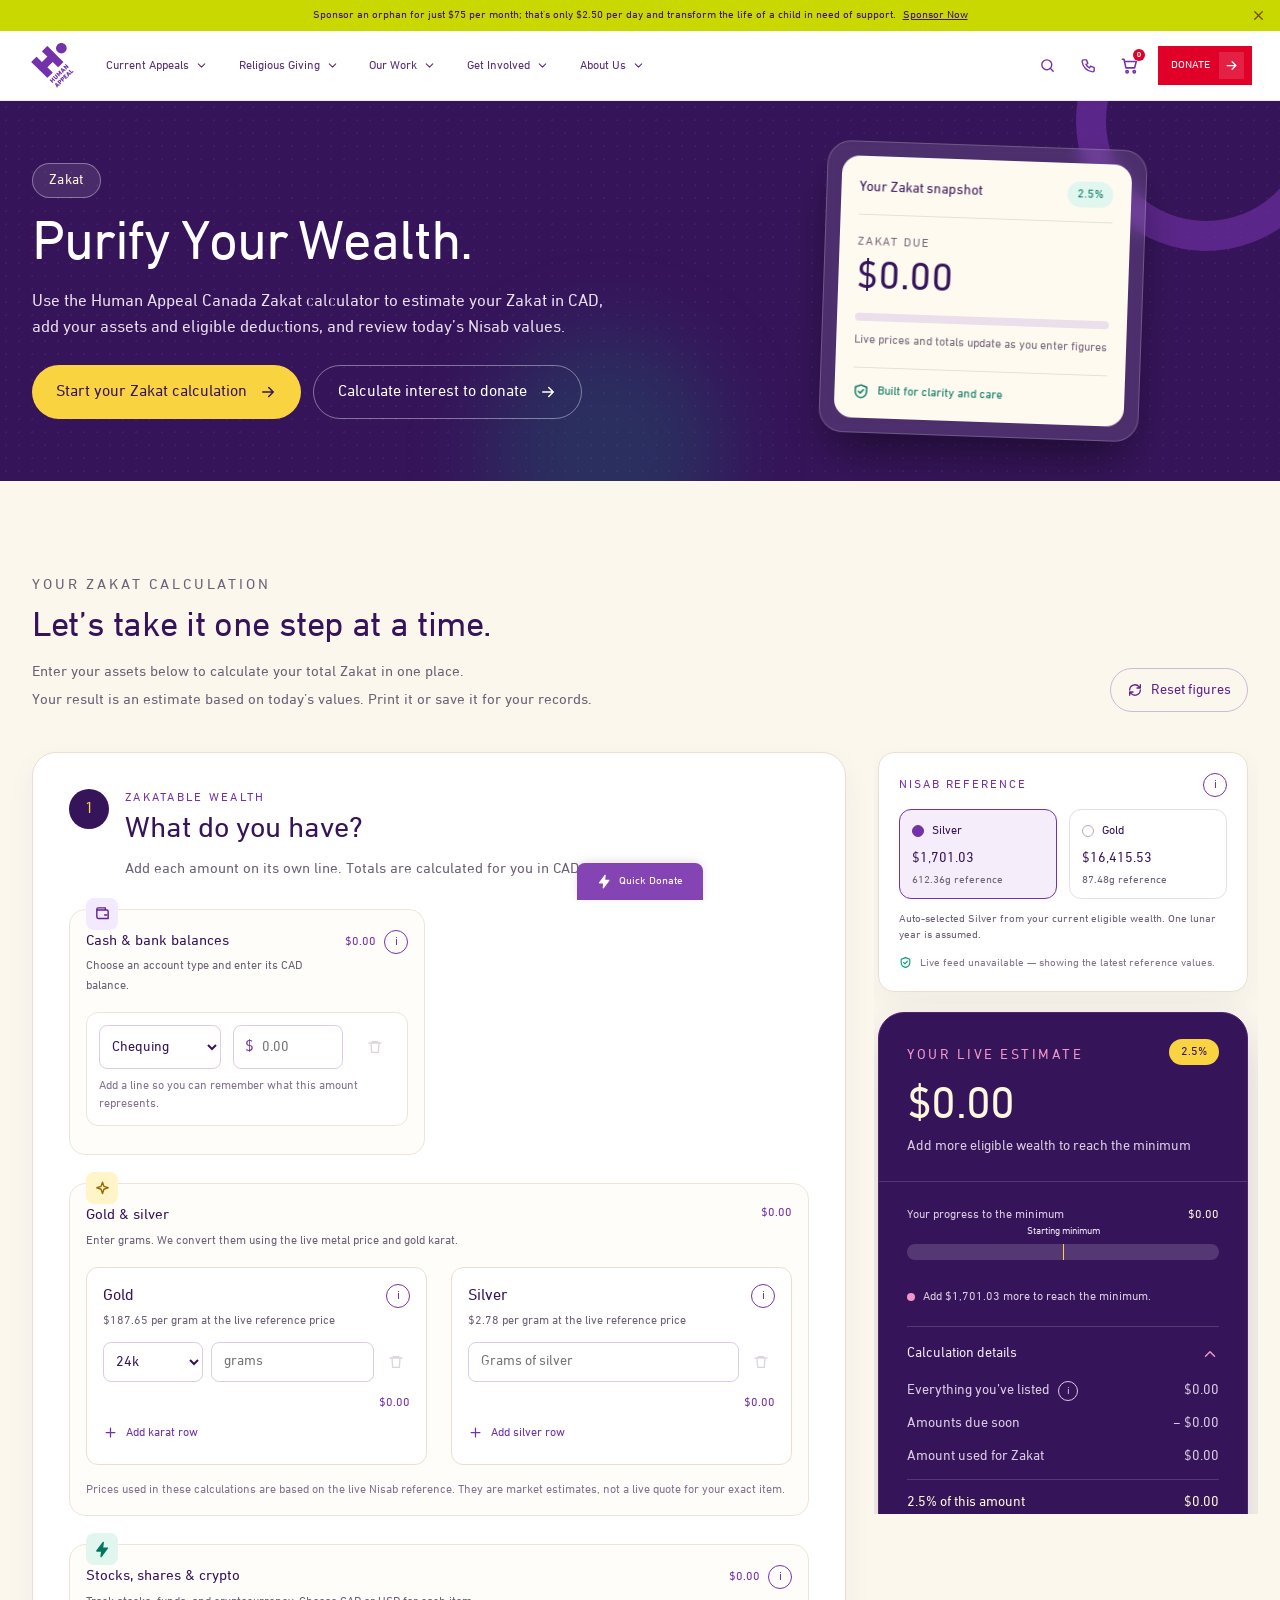
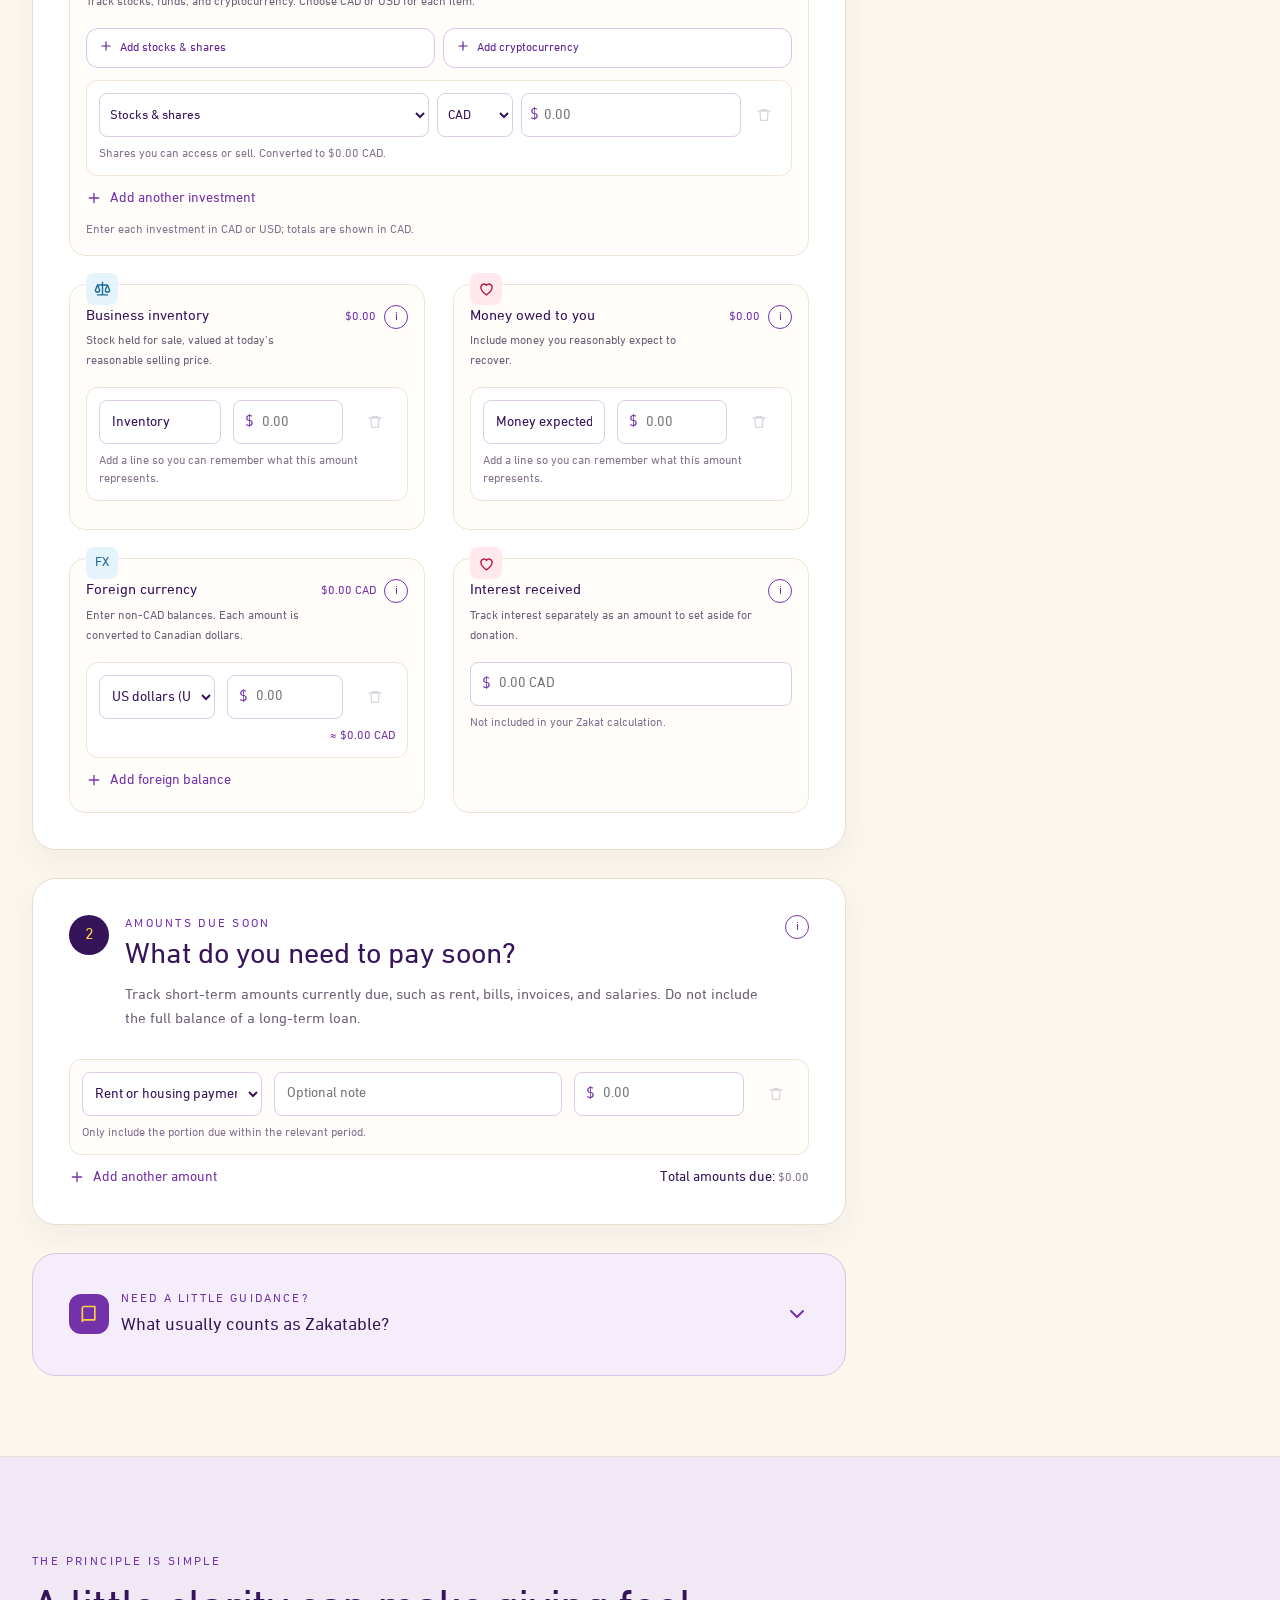
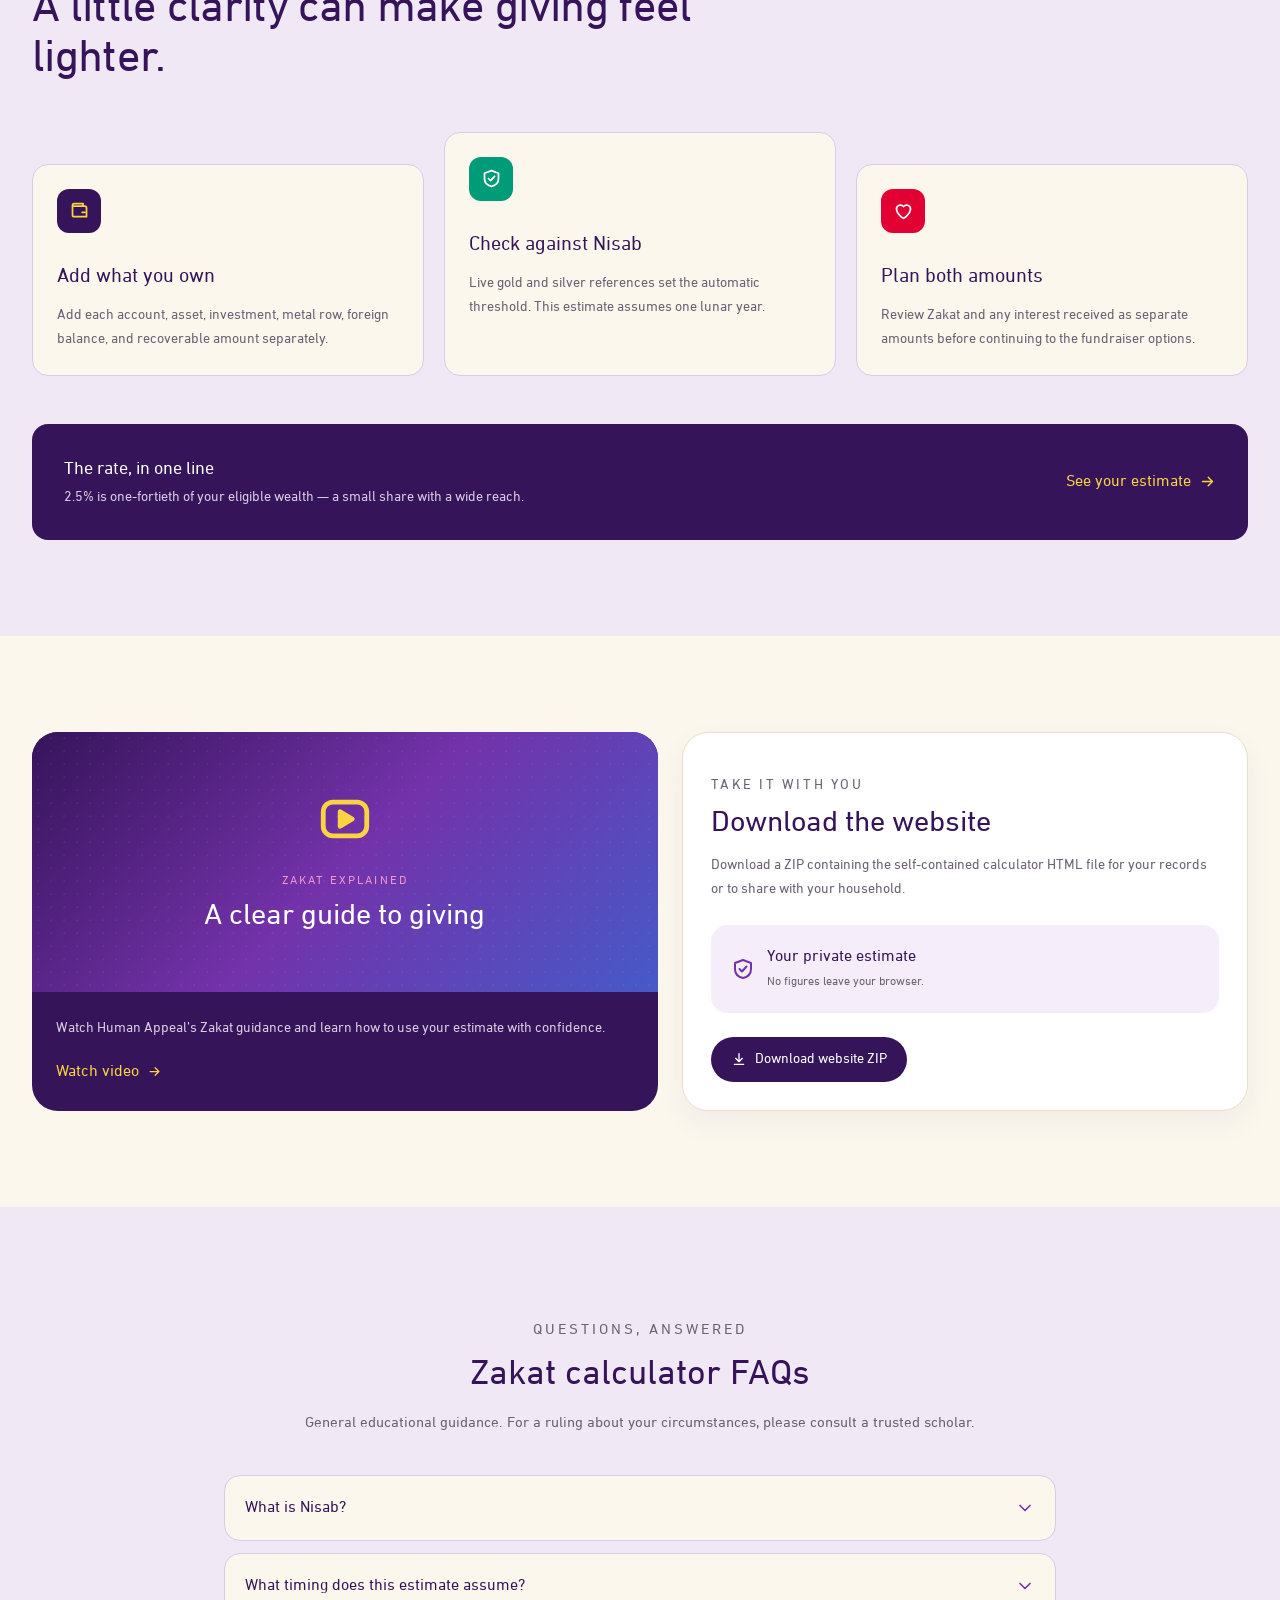
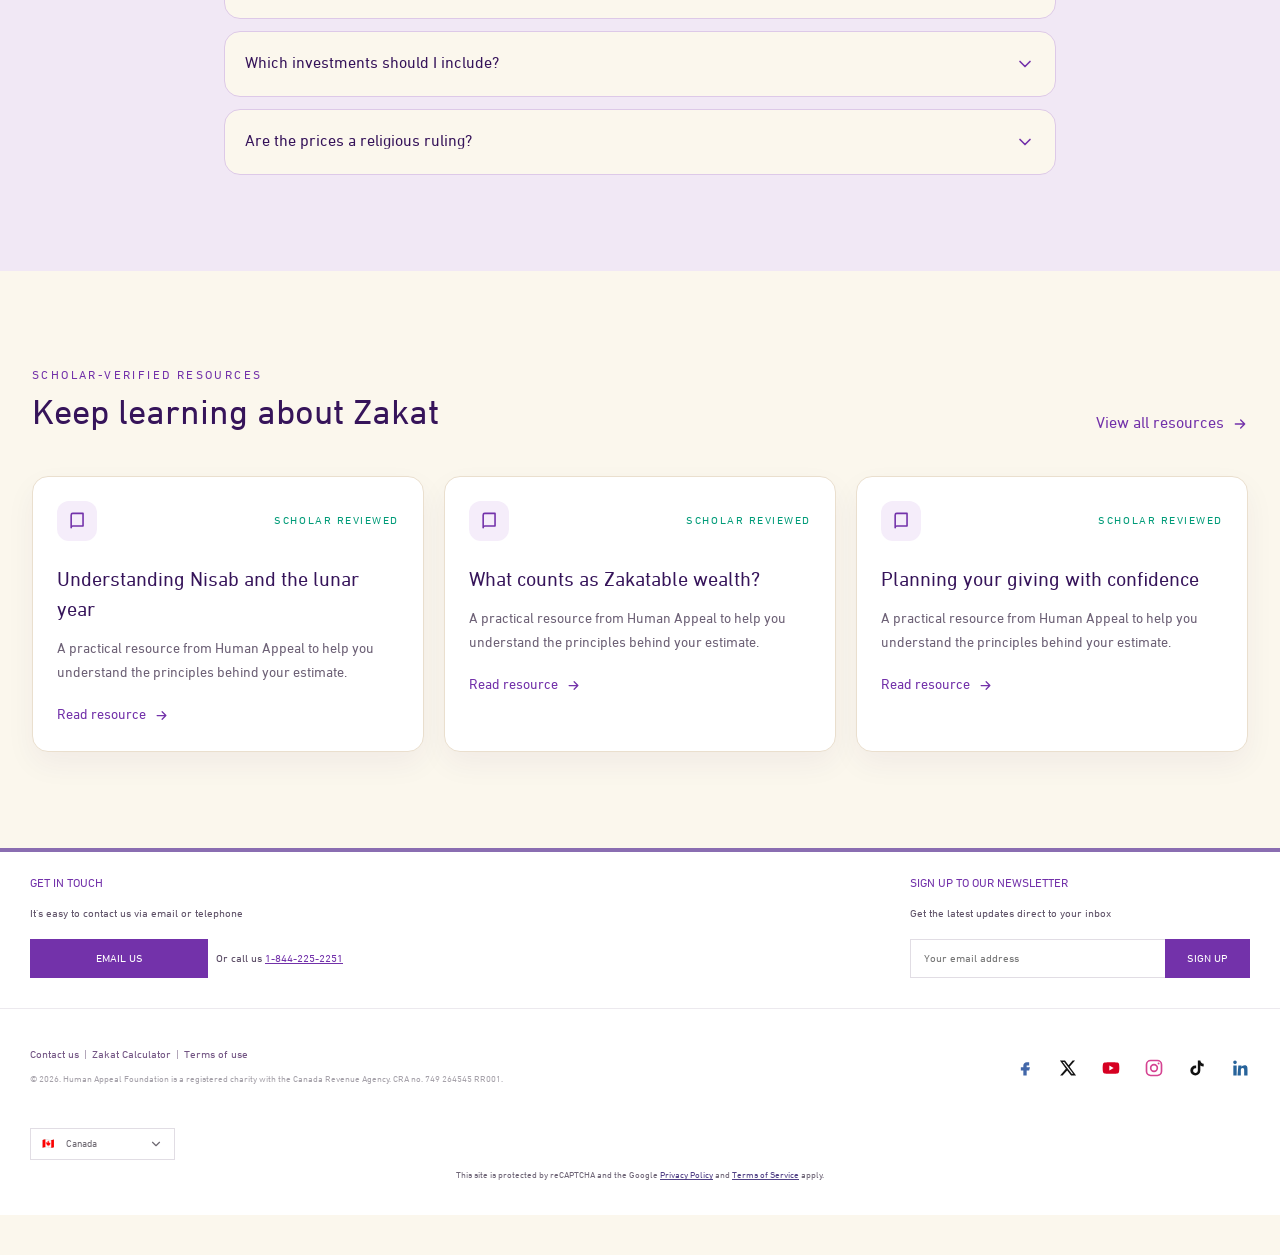
==== commit 0b25547e: "Add files via upload" ====
--- a/index.html
+++ b/index.html
@@ -1,115 +1,2464 @@
-<!DOCTYPE html>
-<html lang="en"><head><meta charset="UTF-8"><meta name="viewport" content="width=device-width,initial-scale=1">
-<title>Human Appeal Canada Zakat Calculator</title>
-<meta name="description" content="A simple, transparent way to work out your Zakat in Canadian dollars.">
-<link rel="preconnect" href="https://fonts.googleapis.com"><link rel="preconnect" href="https://fonts.gstatic.com" crossorigin>
-<link href="https://fonts.googleapis.com/css2?family=Inter:wght@400;500;600;700;800&display=swap" rel="stylesheet">
-<link rel="stylesheet" href="css/styles.css">
-<link rel="stylesheet" href="css/responsive.css"></head>
-<body id="top">
-<div class="shell">
-<div class="ann" id="ann"><span>Sponsor an orphan for just $75 per month; that’s only $2.50 per day and transform the life of a child in need of support. <a href="https://humanappeal.ca/appeals/orphan-sponsorship">Sponsor Now</a></span><button type="button" aria-label="Close announcement" id="closeAnnouncement"><svg width="15" height="15" viewBox="0 0 24 24" fill="none" stroke="currentColor" stroke-width="2" stroke-linecap="round" stroke-linejoin="round" aria-hidden="true" ><path d="M6 6l12 12M18 6L6 18"/></svg></button></div>
-<header class="hdr"><div class="hdr-in">
-<a class="brand" href="https://humanappeal.ca" aria-label="Human Appeal Canada home"><img src="assets/human-appeal-logo.svg" alt="Human Appeal"></a>
-<nav class="dnav" aria-label="Main navigation"><div class="ni"><button class="nt" type="button">Current Appeals <svg width="13" height="13" viewBox="0 0 24 24" fill="none" stroke="currentColor" stroke-width="2" stroke-linecap="round" stroke-linejoin="round" aria-hidden="true" ><path d="M6 9l6 6 6-6"/></svg></button><div class="dd"><a class="all" href="https://humanappeal.ca/appeals">View Current Appeals <svg width="14" height="14" viewBox="0 0 24 24" fill="none" stroke="currentColor" stroke-width="2" stroke-linecap="round" stroke-linejoin="round" aria-hidden="true" ><path d="M5 12h14M13 6l6 6-6 6"/></svg></a><a href="https://humanappeal.ca/appeals/sudan-emergency-appeal">Sudan Emergency</a><a href="https://humanappeal.ca/appeals/gaza-emergency">Gaza Emergency</a><a href="https://humanappeal.ca/appeals/orphan-sponsorship">Sponsor an Orphan</a></div></div><div class="ni"><button class="nt" type="button">Religious Giving <svg width="13" height="13" viewBox="0 0 24 24" fill="none" stroke="currentColor" stroke-width="2" stroke-linecap="round" stroke-linejoin="round" aria-hidden="true" ><path d="M6 9l6 6 6-6"/></svg></button><div class="dd"><a class="all" href="https://humanappeal.ca/appeals/zakat-and-nisab">View Religious Giving <svg width="14" height="14" viewBox="0 0 24 24" fill="none" stroke="currentColor" stroke-width="2" stroke-linecap="round" stroke-linejoin="round" aria-hidden="true" ><path d="M5 12h14M13 6l6 6-6 6"/></svg></a><a href="https://humanappeal.ca/appeals/zakat-and-nisab">Zakat and Nisab</a><a href="https://humanappeal.ca/appeals/sadaqah-jariyah">Sadaqah Jariyah</a><a href="https://humanappeal.ca/appeals/sadaqah">Sadaqah</a><a href="https://humanappeal.ca/appeals/fidya-kaffarah">Fidya and Kaffarah</a><a href="#calculator">Zakat Calculator</a></div></div><div class="ni"><button class="nt" type="button">Our Work <svg width="13" height="13" viewBox="0 0 24 24" fill="none" stroke="currentColor" stroke-width="2" stroke-linecap="round" stroke-linejoin="round" aria-hidden="true" ><path d="M6 9l6 6 6-6"/></svg></button><div class="dd"><a class="all" href="https://humanappeal.ca/donate/projects">View Our Work <svg width="14" height="14" viewBox="0 0 24 24" fill="none" stroke="currentColor" stroke-width="2" stroke-linecap="round" stroke-linejoin="round" aria-hidden="true" ><path d="M5 12h14M13 6l6 6-6 6"/></svg></a><a href="https://humanappeal.ca/donate/projects">View Our Projects</a></div></div><div class="ni"><button class="nt" type="button">Get Involved <svg width="13" height="13" viewBox="0 0 24 24" fill="none" stroke="currentColor" stroke-width="2" stroke-linecap="round" stroke-linejoin="round" aria-hidden="true" ><path d="M6 9l6 6 6-6"/></svg></button><div class="dd"><a class="all" href="https://humanappeal.ca/volunteer-with-us">View Get Involved <svg width="14" height="14" viewBox="0 0 24 24" fill="none" stroke="currentColor" stroke-width="2" stroke-linecap="round" stroke-linejoin="round" aria-hidden="true" ><path d="M5 12h14M13 6l6 6-6 6"/></svg></a><a href="https://humanappeal.ca/volunteer-with-us">Volunteer with us</a></div></div><div class="ni"><button class="nt" type="button">About Us <svg width="13" height="13" viewBox="0 0 24 24" fill="none" stroke="currentColor" stroke-width="2" stroke-linecap="round" stroke-linejoin="round" aria-hidden="true" ><path d="M6 9l6 6 6-6"/></svg></button><div class="dd"><a class="all" href="https://humanappeal.ca/about-us">View About Us <svg width="14" height="14" viewBox="0 0 24 24" fill="none" stroke="currentColor" stroke-width="2" stroke-linecap="round" stroke-linejoin="round" aria-hidden="true" ><path d="M5 12h14M13 6l6 6-6 6"/></svg></a><a href="https://humanappeal.ca/contact-us">Contact us</a></div></div></nav>
-<div class="acts">
-<button class="ic" type="button" id="stog" aria-label="Open search"><svg width="17" height="17" viewBox="0 0 24 24" fill="none" stroke="currentColor" stroke-width="2" stroke-linecap="round" stroke-linejoin="round" aria-hidden="true" ><circle cx="11" cy="11" r="7"/><path d="M20 20l-4-4"/></svg></button>
-<a class="ic phone" href="tel:+18442252251" aria-label="Call Human Appeal" title="Call 1-844-225-2251"><svg width="17" height="17" viewBox="0 0 24 24" fill="none" stroke="currentColor" stroke-width="2" stroke-linecap="round" stroke-linejoin="round" aria-hidden="true" ><path d="M5 4h4l2 5-2.5 1.5a11 11 0 005 5L15 13l5 2v4a2 2 0 01-2 2A16 16 0 013 6a2 2 0 012-2z"/></svg></a>
-<a class="ic cartl" href="https://humanappeal.ca/appeals" aria-label="Open donation catalogue" title="Cart"><svg width="19" height="19" viewBox="0 0 24 24" fill="none" stroke="currentColor" stroke-width="2" stroke-linecap="round" stroke-linejoin="round" aria-hidden="true" ><circle cx="9" cy="20" r="1.5"/><circle cx="18" cy="20" r="1.5"/><path d="M3 4h2l2.5 11h11l2-8H6.5"/></svg><span class="cnt">0</span></a>
-<a class="donate" href="https://humanappeal.ca/appeals">Donate <svg width="18" height="18" viewBox="0 0 24 24" fill="none" stroke="currentColor" stroke-width="2" stroke-linecap="round" stroke-linejoin="round" aria-hidden="true" ><path d="M5 12h14M13 6l6 6-6 6"/></svg></a>
-<button class="mtog" type="button" id="mtog" aria-label="Open menu"><svg width="23" height="23" viewBox="0 0 24 24" fill="none" stroke="currentColor" stroke-width="2" stroke-linecap="round" stroke-linejoin="round" aria-hidden="true" ><path d="M4 7h16M4 12h16M4 17h16"/></svg></button>
-</div></div>
-<form class="srch" id="srch" action="https://humanappeal.ca/search" method="get"><label class="sr" for="q">Search Human Appeal</label><div><input id="q" name="q" type="search" placeholder="Search"><button type="submit" aria-label="Submit search"><svg width="18" height="18" viewBox="0 0 24 24" fill="none" stroke="currentColor" stroke-width="2" stroke-linecap="round" stroke-linejoin="round" aria-hidden="true" ><circle cx="11" cy="11" r="7"/><path d="M20 20l-4-4"/></svg></button></div></form>
-<nav class="mnav" id="mnav" aria-label="Mobile navigation"><details><summary>Current Appeals <svg width="15" height="15" viewBox="0 0 24 24" fill="none" stroke="currentColor" stroke-width="2" stroke-linecap="round" stroke-linejoin="round" aria-hidden="true" ><path d="M6 9l6 6 6-6"/></svg></summary><div class="msub"><a href="https://humanappeal.ca/appeals">View Current Appeals</a><a href="https://humanappeal.ca/appeals/sudan-emergency-appeal">Sudan Emergency</a><a href="https://humanappeal.ca/appeals/gaza-emergency">Gaza Emergency</a><a href="https://humanappeal.ca/appeals/orphan-sponsorship">Sponsor an Orphan</a></div></details><details><summary>Religious Giving <svg width="15" height="15" viewBox="0 0 24 24" fill="none" stroke="currentColor" stroke-width="2" stroke-linecap="round" stroke-linejoin="round" aria-hidden="true" ><path d="M6 9l6 6 6-6"/></svg></summary><div class="msub"><a href="https://humanappeal.ca/appeals/zakat-and-nisab">View Religious Giving</a><a href="https://humanappeal.ca/appeals/zakat-and-nisab">Zakat and Nisab</a><a href="https://humanappeal.ca/appeals/sadaqah-jariyah">Sadaqah Jariyah</a><a href="https://humanappeal.ca/appeals/sadaqah">Sadaqah</a><a href="https://humanappeal.ca/appeals/fidya-kaffarah">Fidya and Kaffarah</a><a href="#calculator">Zakat Calculator</a></div></details><details><summary>Our Work <svg width="15" height="15" viewBox="0 0 24 24" fill="none" stroke="currentColor" stroke-width="2" stroke-linecap="round" stroke-linejoin="round" aria-hidden="true" ><path d="M6 9l6 6 6-6"/></svg></summary><div class="msub"><a href="https://humanappeal.ca/donate/projects">View Our Work</a><a href="https://humanappeal.ca/donate/projects">View Our Projects</a></div></details><details><summary>Get Involved <svg width="15" height="15" viewBox="0 0 24 24" fill="none" stroke="currentColor" stroke-width="2" stroke-linecap="round" stroke-linejoin="round" aria-hidden="true" ><path d="M6 9l6 6 6-6"/></svg></summary><div class="msub"><a href="https://humanappeal.ca/volunteer-with-us">View Get Involved</a><a href="https://humanappeal.ca/volunteer-with-us">Volunteer with us</a></div></details><details><summary>About Us <svg width="15" height="15" viewBox="0 0 24 24" fill="none" stroke="currentColor" stroke-width="2" stroke-linecap="round" stroke-linejoin="round" aria-hidden="true" ><path d="M6 9l6 6 6-6"/></svg></summary><div class="msub"><a href="https://humanappeal.ca/about-us">View About Us</a><a href="https://humanappeal.ca/contact-us">Contact us</a></div></details><a href="#calculator">Zakat Calculator</a><a href="#resources">Resources</a><a href="#faqs">FAQs</a><a class="mdon" href="https://humanappeal.ca/appeals">Donate now <svg width="16" height="16" viewBox="0 0 24 24" fill="none" stroke="currentColor" stroke-width="2" stroke-linecap="round" stroke-linejoin="round" aria-hidden="true" ><path d="M5 12h14M13 6l6 6-6 6"/></svg></a></nav>
-</header></div>
-<main>
-<section class="hero"><div class="dots"></div><div class="ring"></div><div class="glow"></div>
-<div class="hero-in"><div>
-<p class="eyebrow"><svg width="15" height="15" viewBox="0 0 24 24" fill="none" stroke="currentColor" stroke-width="2" stroke-linecap="round" stroke-linejoin="round" aria-hidden="true" ><path d="M12 3l2 6 6 2-6 2-2 6-2-6-6-2 6-2z"/></svg> A clear place to begin</p>
-<h1>Make space for what matters.</h1>
-<p class="lead">A simple, transparent way to work out your Zakat in Canadian dollars — with the details you need to give with confidence.</p>
-<div class="btns"><a class="pill gold" href="#calculator">Start your Zakat calculation <svg width="18" height="18" viewBox="0 0 24 24" fill="none" stroke="currentColor" stroke-width="2" stroke-linecap="round" stroke-linejoin="round" aria-hidden="true" ><path d="M5 12h14M13 6l6 6-6 6"/></svg></a><a class="pill ghost" href="#interest-calculation">Calculate interest to donate <svg width="18" height="18" viewBox="0 0 24 24" fill="none" stroke="currentColor" stroke-width="2" stroke-linecap="round" stroke-linejoin="round" aria-hidden="true" ><path d="M5 12h14M13 6l6 6-6 6"/></svg></a></div></div>
-<div class="snapw" aria-label="Zakat calculation overview"><div class="snap-o"><div class="snap">
-<div class="snap-h"><span>Your Zakat snapshot</span><span class="tag">2.5%</span></div>
-<div class="snap-b"><small>Zakat due</small><p class="big" id="heroZ" data-style="inline-1">$0.00</p><div class="bar"><i id="heroBar" data-style="inline-2"></i></div><p>Live prices and totals update as you enter figures</p></div>
-<div class="snap-f"><svg width="17" height="17" viewBox="0 0 24 24" fill="none" stroke="currentColor" stroke-width="2" stroke-linecap="round" stroke-linejoin="round" aria-hidden="true" ><path d="M12 3l8 3v6c0 5-3.5 8-8 9-4.5-1-8-4-8-9V6z"/><path d="M8.5 12l2.5 2.5 4.5-5"/></svg> Built for clarity and care</div></div></div></div>
-</div></section>
+<!doctype html>
+<html lang="en">
+  <head>
+    <meta charset="UTF-8" />
+    <meta name="viewport" content="width=device-width,initial-scale=1" />
+    <title>Human Appeal Canada Zakat Calculator</title>
+    <meta
+      name="description"
+      content="A simple, transparent way to work out your Zakat in Canadian dollars."
+    />
+    <link rel="icon" type="image/svg+xml" href="assets/images/favicon.svg" />
+    <link rel="stylesheet" href="css/styles.css" />
+  </head>
+  <body id="top">
+    <div class="shell">
+      <div class="ann" id="ann">
+        <span
+          >Sponsor an orphan for just $75 per month; that’s only $2.50 per day
+          and transform the life of a child in need of support.
+          <a href="https://humanappeal.ca/appeals/orphan-sponsorship"
+            >Sponsor Now</a
+          ></span
+        ><button
+          type="button"
+          aria-label="Close announcement"
+          onclick="this.parentNode.remove()"
+        >
+          <svg
+            width="15"
+            height="15"
+            viewBox="0 0 24 24"
+            fill="none"
+            stroke="currentColor"
+            stroke-width="2"
+            stroke-linecap="round"
+            stroke-linejoin="round"
+            aria-hidden="true"
+          >
+            <path d="M6 6l12 12M18 6L6 18" />
+          </svg>
+        </button>
+      </div>
+      <header class="hdr">
+        <div class="hdr-in">
+          <a
+            class="brand"
+            href="https://humanappeal.ca"
+            aria-label="Human Appeal Canada home"
+            ><img src="assets/images/logo.svg" alt="Human Appeal"
+          /></a>
+          <nav class="dnav" aria-label="Main navigation">
+            <div class="ni">
+              <button class="nt" type="button">
+                Current Appeals
+                <svg
+                  width="13"
+                  height="13"
+                  viewBox="0 0 24 24"
+                  fill="none"
+                  stroke="currentColor"
+                  stroke-width="2"
+                  stroke-linecap="round"
+                  stroke-linejoin="round"
+                  aria-hidden="true"
+                >
+                  <path d="M6 9l6 6 6-6" />
+                </svg>
+              </button>
+              <div class="dd">
+                <a class="all" href="https://humanappeal.ca/appeals"
+                  >View Current Appeals
+                  <svg
+                    width="14"
+                    height="14"
+                    viewBox="0 0 24 24"
+                    fill="none"
+                    stroke="currentColor"
+                    stroke-width="2"
+                    stroke-linecap="round"
+                    stroke-linejoin="round"
+                    aria-hidden="true"
+                  >
+                    <path d="M5 12h14M13 6l6 6-6 6" /></svg></a
+                ><a href="https://humanappeal.ca/appeals/sudan-emergency-appeal"
+                  >Sudan Emergency</a
+                ><a href="https://humanappeal.ca/appeals/gaza-emergency"
+                  >Gaza Emergency</a
+                ><a href="https://humanappeal.ca/appeals/orphan-sponsorship"
+                  >Sponsor an Orphan</a
+                >
+              </div>
+            </div>
+            <div class="ni">
+              <button class="nt" type="button">
+                Religious Giving
+                <svg
+                  width="13"
+                  height="13"
+                  viewBox="0 0 24 24"
+                  fill="none"
+                  stroke="currentColor"
+                  stroke-width="2"
+                  stroke-linecap="round"
+                  stroke-linejoin="round"
+                  aria-hidden="true"
+                >
+                  <path d="M6 9l6 6 6-6" />
+                </svg>
+              </button>
+              <div class="dd">
+                <a
+                  class="all"
+                  href="https://humanappeal.ca/appeals/zakat-and-nisab"
+                  >View Religious Giving
+                  <svg
+                    width="14"
+                    height="14"
+                    viewBox="0 0 24 24"
+                    fill="none"
+                    stroke="currentColor"
+                    stroke-width="2"
+                    stroke-linecap="round"
+                    stroke-linejoin="round"
+                    aria-hidden="true"
+                  >
+                    <path d="M5 12h14M13 6l6 6-6 6" /></svg></a
+                ><a href="https://humanappeal.ca/appeals/zakat-and-nisab"
+                  >Zakat and Nisab</a
+                ><a href="https://humanappeal.ca/appeals/sadaqah-jariyah"
+                  >Sadaqah Jariyah</a
+                ><a href="https://humanappeal.ca/appeals/sadaqah">Sadaqah</a
+                ><a href="https://humanappeal.ca/appeals/fidya-kaffarah"
+                  >Fidya and Kaffarah</a
+                ><a href="#calculator">Zakat Calculator</a>
+              </div>
+            </div>
+            <div class="ni">
+              <button class="nt" type="button">
+                Our Work
+                <svg
+                  width="13"
+                  height="13"
+                  viewBox="0 0 24 24"
+                  fill="none"
+                  stroke="currentColor"
+                  stroke-width="2"
+                  stroke-linecap="round"
+                  stroke-linejoin="round"
+                  aria-hidden="true"
+                >
+                  <path d="M6 9l6 6 6-6" />
+                </svg>
+              </button>
+              <div class="dd">
+                <a class="all" href="https://humanappeal.ca/donate/projects"
+                  >View Our Work
+                  <svg
+                    width="14"
+                    height="14"
+                    viewBox="0 0 24 24"
+                    fill="none"
+                    stroke="currentColor"
+                    stroke-width="2"
+                    stroke-linecap="round"
+                    stroke-linejoin="round"
+                    aria-hidden="true"
+                  >
+                    <path d="M5 12h14M13 6l6 6-6 6" /></svg></a
+                ><a href="https://humanappeal.ca/donate/projects"
+                  >View Our Projects</a
+                >
+              </div>
+            </div>
+            <div class="ni">
+              <button class="nt" type="button">
+                Get Involved
+                <svg
+                  width="13"
+                  height="13"
+                  viewBox="0 0 24 24"
+                  fill="none"
+                  stroke="currentColor"
+                  stroke-width="2"
+                  stroke-linecap="round"
+                  stroke-linejoin="round"
+                  aria-hidden="true"
+                >
+                  <path d="M6 9l6 6 6-6" />
+                </svg>
+              </button>
+              <div class="dd">
+                <a class="all" href="https://humanappeal.ca/volunteer-with-us"
+                  >View Get Involved
+                  <svg
+                    width="14"
+                    height="14"
+                    viewBox="0 0 24 24"
+                    fill="none"
+                    stroke="currentColor"
+                    stroke-width="2"
+                    stroke-linecap="round"
+                    stroke-linejoin="round"
+                    aria-hidden="true"
+                  >
+                    <path d="M5 12h14M13 6l6 6-6 6" /></svg></a
+                ><a href="https://humanappeal.ca/volunteer-with-us"
+                  >Volunteer with us</a
+                >
+              </div>
+            </div>
+            <div class="ni">
+              <button class="nt" type="button">
+                About Us
+                <svg
+                  width="13"
+                  height="13"
+                  viewBox="0 0 24 24"
+                  fill="none"
+                  stroke="currentColor"
+                  stroke-width="2"
+                  stroke-linecap="round"
+                  stroke-linejoin="round"
+                  aria-hidden="true"
+                >
+                  <path d="M6 9l6 6 6-6" />
+                </svg>
+              </button>
+              <div class="dd">
+                <a class="all" href="https://humanappeal.ca/about-us"
+                  >View About Us
+                  <svg
+                    width="14"
+                    height="14"
+                    viewBox="0 0 24 24"
+                    fill="none"
+                    stroke="currentColor"
+                    stroke-width="2"
+                    stroke-linecap="round"
+                    stroke-linejoin="round"
+                    aria-hidden="true"
+                  >
+                    <path d="M5 12h14M13 6l6 6-6 6" /></svg></a
+                ><a href="https://humanappeal.ca/contact-us">Contact us</a>
+              </div>
+            </div>
+          </nav>
+          <div class="acts">
+            <button class="ic" type="button" id="stog" aria-label="Open search">
+              <svg
+                width="17"
+                height="17"
+                viewBox="0 0 24 24"
+                fill="none"
+                stroke="currentColor"
+                stroke-width="2"
+                stroke-linecap="round"
+                stroke-linejoin="round"
+                aria-hidden="true"
+              >
+                <circle cx="11" cy="11" r="7" />
+                <path d="M20 20l-4-4" />
+              </svg>
+            </button>
+            <a
+              class="ic phone"
+              href="tel:+18442252251"
+              aria-label="Call Human Appeal"
+              title="Call 1-844-225-2251"
+              ><svg
+                width="17"
+                height="17"
+                viewBox="0 0 24 24"
+                fill="none"
+                stroke="currentColor"
+                stroke-width="2"
+                stroke-linecap="round"
+                stroke-linejoin="round"
+                aria-hidden="true"
+              >
+                <path
+                  d="M5 4h4l2 5-2.5 1.5a11 11 0 005 5L15 13l5 2v4a2 2 0 01-2 2A16 16 0 013 6a2 2 0 012-2z"
+                /></svg
+            ></a>
+            <a
+              class="ic cartl"
+              href="https://humanappeal.ca/appeals"
+              aria-label="Open donation catalogue"
+              title="Cart"
+              ><svg
+                width="19"
+                height="19"
+                viewBox="0 0 24 24"
+                fill="none"
+                stroke="currentColor"
+                stroke-width="2"
+                stroke-linecap="round"
+                stroke-linejoin="round"
+                aria-hidden="true"
+              >
+                <circle cx="9" cy="20" r="1.5" />
+                <circle cx="18" cy="20" r="1.5" />
+                <path d="M3 4h2l2.5 11h11l2-8H6.5" /></svg
+              ><span class="cnt">0</span></a
+            >
+            <a class="donate" href="https://humanappeal.ca/appeals"
+              >Donate
+              <svg
+                width="18"
+                height="18"
+                viewBox="0 0 24 24"
+                fill="none"
+                stroke="currentColor"
+                stroke-width="2"
+                stroke-linecap="round"
+                stroke-linejoin="round"
+                aria-hidden="true"
+              >
+                <path d="M5 12h14M13 6l6 6-6 6" /></svg
+            ></a>
+            <button class="mtog" type="button" id="mtog" aria-label="Open menu">
+              <svg
+                width="23"
+                height="23"
+                viewBox="0 0 24 24"
+                fill="none"
+                stroke="currentColor"
+                stroke-width="2"
+                stroke-linecap="round"
+                stroke-linejoin="round"
+                aria-hidden="true"
+              >
+                <path d="M4 7h16M4 12h16M4 17h16" />
+              </svg>
+            </button>
+          </div>
+        </div>
+        <form
+          class="srch"
+          id="srch"
+          action="https://humanappeal.ca/search"
+          method="get"
+        >
+          <label class="sr" for="q">Search Human Appeal</label>
+          <div>
+            <input id="q" name="q" type="search" placeholder="Search" /><button
+              type="submit"
+              aria-label="Submit search"
+            >
+              <svg
+                width="18"
+                height="18"
+                viewBox="0 0 24 24"
+                fill="none"
+                stroke="currentColor"
+                stroke-width="2"
+                stroke-linecap="round"
+                stroke-linejoin="round"
+                aria-hidden="true"
+              >
+                <circle cx="11" cy="11" r="7" />
+                <path d="M20 20l-4-4" />
+              </svg>
+            </button>
+          </div>
+        </form>
+        <nav class="mnav" id="mnav" aria-label="Mobile navigation">
+          <details>
+            <summary>
+              Current Appeals
+              <svg
+                width="15"
+                height="15"
+                viewBox="0 0 24 24"
+                fill="none"
+                stroke="currentColor"
+                stroke-width="2"
+                stroke-linecap="round"
+                stroke-linejoin="round"
+                aria-hidden="true"
+              >
+                <path d="M6 9l6 6 6-6" />
+              </svg>
+            </summary>
+            <div class="msub">
+              <a href="https://humanappeal.ca/appeals">View Current Appeals</a
+              ><a href="https://humanappeal.ca/appeals/sudan-emergency-appeal"
+                >Sudan Emergency</a
+              ><a href="https://humanappeal.ca/appeals/gaza-emergency"
+                >Gaza Emergency</a
+              ><a href="https://humanappeal.ca/appeals/orphan-sponsorship"
+                >Sponsor an Orphan</a
+              >
+            </div>
+          </details>
+          <details>
+            <summary>
+              Religious Giving
+              <svg
+                width="15"
+                height="15"
+                viewBox="0 0 24 24"
+                fill="none"
+                stroke="currentColor"
+                stroke-width="2"
+                stroke-linecap="round"
+                stroke-linejoin="round"
+                aria-hidden="true"
+              >
+                <path d="M6 9l6 6 6-6" />
+              </svg>
+            </summary>
+            <div class="msub">
+              <a href="https://humanappeal.ca/appeals/zakat-and-nisab"
+                >View Religious Giving</a
+              ><a href="https://humanappeal.ca/appeals/zakat-and-nisab"
+                >Zakat and Nisab</a
+              ><a href="https://humanappeal.ca/appeals/sadaqah-jariyah"
+                >Sadaqah Jariyah</a
+              ><a href="https://humanappeal.ca/appeals/sadaqah">Sadaqah</a
+              ><a href="https://humanappeal.ca/appeals/fidya-kaffarah"
+                >Fidya and Kaffarah</a
+              ><a href="#calculator">Zakat Calculator</a>
+            </div>
+          </details>
+          <details>
+            <summary>
+              Our Work
+              <svg
+                width="15"
+                height="15"
+                viewBox="0 0 24 24"
+                fill="none"
+                stroke="currentColor"
+                stroke-width="2"
+                stroke-linecap="round"
+                stroke-linejoin="round"
+                aria-hidden="true"
+              >
+                <path d="M6 9l6 6 6-6" />
+              </svg>
+            </summary>
+            <div class="msub">
+              <a href="https://humanappeal.ca/donate/projects">View Our Work</a
+              ><a href="https://humanappeal.ca/donate/projects"
+                >View Our Projects</a
+              >
+            </div>
+          </details>
+          <details>
+            <summary>
+              Get Involved
+              <svg
+                width="15"
+                height="15"
+                viewBox="0 0 24 24"
+                fill="none"
+                stroke="currentColor"
+                stroke-width="2"
+                stroke-linecap="round"
+                stroke-linejoin="round"
+                aria-hidden="true"
+              >
+                <path d="M6 9l6 6 6-6" />
+              </svg>
+            </summary>
+            <div class="msub">
+              <a href="https://humanappeal.ca/volunteer-with-us"
+                >View Get Involved</a
+              ><a href="https://humanappeal.ca/volunteer-with-us"
+                >Volunteer with us</a
+              >
+            </div>
+          </details>
+          <details>
+            <summary>
+              About Us
+              <svg
+                width="15"
+                height="15"
+                viewBox="0 0 24 24"
+                fill="none"
+                stroke="currentColor"
+                stroke-width="2"
+                stroke-linecap="round"
+                stroke-linejoin="round"
+                aria-hidden="true"
+              >
+                <path d="M6 9l6 6 6-6" />
+              </svg>
+            </summary>
+            <div class="msub">
+              <a href="https://humanappeal.ca/about-us">View About Us</a
+              ><a href="https://humanappeal.ca/contact-us">Contact us</a>
+            </div>
+          </details>
+          <a href="#calculator">Zakat Calculator</a
+          ><a href="#resources">Resources</a><a href="#faqs">FAQs</a
+          ><a class="mdon" href="https://humanappeal.ca/appeals"
+            >Donate now
+            <svg
+              width="16"
+              height="16"
+              viewBox="0 0 24 24"
+              fill="none"
+              stroke="currentColor"
+              stroke-width="2"
+              stroke-linecap="round"
+              stroke-linejoin="round"
+              aria-hidden="true"
+            >
+              <path d="M5 12h14M13 6l6 6-6 6" /></svg
+          ></a>
+        </nav>
+      </header>
+    </div>
+    <main>
+      <section class="hero">
+        <div class="dots"></div>
+        <div class="ring"></div>
+        <div class="glow"></div>
+        <div class="hero-in">
+          <div>
+            <span class="zpill">Zakat</span>
+            <h1>Purify Your Wealth.</h1>
+            <p class="lead">
+              Use the Human Appeal Canada Zakat calculator to estimate your
+              Zakat in CAD, add your assets and eligible deductions, and review
+              today’s Nisab values.
+            </p>
+            <div class="btns">
+              <a class="pill gold" href="#calculator"
+                >Start your Zakat calculation
+                <svg
+                  width="18"
+                  height="18"
+                  viewBox="0 0 24 24"
+                  fill="none"
+                  stroke="currentColor"
+                  stroke-width="2"
+                  stroke-linecap="round"
+                  stroke-linejoin="round"
+                  aria-hidden="true"
+                >
+                  <path d="M5 12h14M13 6l6 6-6 6" /></svg></a
+              ><a class="pill ghost" href="#interest-calculation"
+                >Calculate interest to donate
+                <svg
+                  width="18"
+                  height="18"
+                  viewBox="0 0 24 24"
+                  fill="none"
+                  stroke="currentColor"
+                  stroke-width="2"
+                  stroke-linecap="round"
+                  stroke-linejoin="round"
+                  aria-hidden="true"
+                >
+                  <path d="M5 12h14M13 6l6 6-6 6" /></svg
+              ></a>
+            </div>
+          </div>
+          <div class="snapw" aria-label="Zakat calculation overview">
+            <div class="snap-o">
+              <div class="snap">
+                <div class="snap-h">
+                  <span>Your Zakat snapshot</span><span class="tag">2.5%</span>
+                </div>
+                <div class="snap-b">
+                  <small>Zakat due</small>
+                  <p class="big" id="heroZ">$0.00</p>
+                  <div class="bar"><i id="heroBar" style="width: 0%"></i></div>
+                  <p>Live prices and totals update as you enter figures</p>
+                </div>
+                <div class="snap-f">
+                  <svg
+                    width="17"
+                    height="17"
+                    viewBox="0 0 24 24"
+                    fill="none"
+                    stroke="currentColor"
+                    stroke-width="2"
+                    stroke-linecap="round"
+                    stroke-linejoin="round"
+                    aria-hidden="true"
+                  >
+                    <path d="M12 3l8 3v6c0 5-3.5 8-8 9-4.5-1-8-4-8-9V6z" />
+                    <path d="M8.5 12l2.5 2.5 4.5-5" />
+                  </svg>
+                  Built for clarity and care
+                </div>
+              </div>
+            </div>
+          </div>
+        </div>
+      </section>
 
-<section id="calculator" class="calc"><div class="wrap">
-<div class="calc-top"><div><p class="eyebrow">Your private calculation</p><h2>Let’s take it one step at a time.</h2><p>Use today’s approximate values. Nothing is saved or sent — this calculator runs in your browser. All totals are shown in CAD.</p></div>
-<button class="reset" type="button" id="reset1"><svg width="16" height="16" viewBox="0 0 24 24" fill="none" stroke="currentColor" stroke-width="2" stroke-linecap="round" stroke-linejoin="round" aria-hidden="true" ><path d="M4 12a8 8 0 0114-5l2 2M20 4v5h-5M20 12a8 8 0 01-14 5l-2-2M4 20v-5h5"/></svg> Reset figures</button></div>
-<div class="cols"><div class="stack">
-<div class="panel"><div class="sh"><div class="num">1</div><div><p class="eyebrow" data-style="inline-3">Zakatable wealth</p><h2>What do you have?</h2><p class="s">Add each amount on its own line. Totals are calculated for you in CAD.</p></div></div>
-<div class="grid2">
-<div class="card"><div class="chip" data-style="inline-4"><svg width="17" height="17" viewBox="0 0 24 24" fill="none" stroke="currentColor" stroke-width="2" stroke-linecap="round" stroke-linejoin="round" aria-hidden="true" ><path d="M4 7h14a2 2 0 012 2v10H6a2 2 0 01-2-2zM4 7V6a2 2 0 012-2h10v3M15 14h3"/></svg></div><div class="ch"><div><h3>Cash &amp; bank balances</h3><p>Choose an account type and enter its CAD balance.</p></div><div data-style="inline-5"><span class="tot" data-tot="cash"></span><details class="info"><summary aria-label="More information: Cash & bank balances" title="More information: Cash & bank balances">i</summary><div class="pop"><b>Cash & bank balances</b><p>Add cash and account balances in Canadian dollars. Choose Other to describe another account.</p><a href="https://humanappeal.ca/appeals/zakat-and-nisab" target="_blank" rel="noreferrer">Watch the Human Appeal video explanation</a></div></details></div></div><div data-list="cash"></div></div>
-<div class="card span"><div class="chip" data-style="inline-6"><svg width="17" height="17" viewBox="0 0 24 24" fill="none" stroke="currentColor" stroke-width="2" stroke-linecap="round" stroke-linejoin="round" aria-hidden="true" ><path d="M12 3l2 6 6 2-6 2-2 6-2-6-6-2 6-2z"/></svg></div><div class="ch"><div><h3>Gold &amp; silver</h3><p>Enter grams. We convert them using the live metal price and gold karat.</p></div><span class="tot" id="metalTot"></span></div>
-<div class="metals"><div class="mbox"><div data-style="inline-7"><div><p>Gold</p><small id="goldPG"></small></div><details class="info"><summary aria-label="More information: Gold Nisab" title="More information: Gold Nisab">i</summary><div class="pop"><b>Gold Nisab</b><p>Gold Nisab uses 87.48 grams. Each row applies the selected karat purity to the live gold price.</p></div></details></div><div data-list="gold"></div><p class="mtot" id="goldTot"></p><button class="add sm" type="button" data-add="gold"><svg width="15" height="15" viewBox="0 0 24 24" fill="none" stroke="currentColor" stroke-width="2" stroke-linecap="round" stroke-linejoin="round" aria-hidden="true" ><path d="M12 5v14M5 12h14"/></svg> Add karat row</button></div>
-<div class="mbox"><div data-style="inline-7"><div><p>Silver</p><small id="silverPG"></small></div><details class="info"><summary aria-label="More information: Silver Nisab" title="More information: Silver Nisab">i</summary><div class="pop"><b>Silver Nisab</b><p>Silver Nisab uses 612.36 grams. Enter the total grams you own.</p></div></details></div><div data-list="silver"></div><p class="mtot" id="silverTot"></p><button class="add sm" type="button" data-add="silver"><svg width="15" height="15" viewBox="0 0 24 24" fill="none" stroke="currentColor" stroke-width="2" stroke-linecap="round" stroke-linejoin="round" aria-hidden="true" ><path d="M12 5v14M5 12h14"/></svg> Add silver row</button></div></div>
-<p class="note">Prices used in these calculations are based on the live Nisab reference. They are market estimates, not a live quote for your exact item.</p></div>
-<div class="card"><div class="chip" data-style="inline-8"><svg width="17" height="17" viewBox="0 0 24 24" fill="none" stroke="currentColor" stroke-width="2" stroke-linecap="round" stroke-linejoin="round" aria-hidden="true" ><path d="M13 2L4 14h7l-1 8 9-12h-7z" fill="currentColor"/></svg></div><div class="ch"><div><h3>Stocks, shares &amp; crypto</h3><p>Add investments by type. Stocks and cryptocurrency are called out below.</p></div><div data-style="inline-5"><span class="tot" data-tot="inv"></span><details class="info"><summary aria-label="More information: Stocks, shares and cryptocurrency" title="More information: Stocks, shares and cryptocurrency">i</summary><div class="pop"><b>Stocks, shares and cryptocurrency</b><p>Enter the accessible value you want to track for each investment. This estimate is educational; investment treatment can vary by scholar and circumstance.</p><a href="https://humanappeal.ca/appeals/zakat-and-nisab" target="_blank" rel="noreferrer">Watch the Human Appeal video explanation</a></div></details></div></div>
-<div class="qadd"><button type="button" data-addinv="stocks"><svg width="14" height="14" viewBox="0 0 24 24" fill="none" stroke="currentColor" stroke-width="2" stroke-linecap="round" stroke-linejoin="round" aria-hidden="true" data-style="inline-9"><path d="M12 5v14M5 12h14"/></svg> Add stocks &amp; shares</button><button type="button" data-addinv="crypto"><svg width="14" height="14" viewBox="0 0 24 24" fill="none" stroke="currentColor" stroke-width="2" stroke-linecap="round" stroke-linejoin="round" aria-hidden="true" data-style="inline-9"><path d="M12 5v14M5 12h14"/></svg> Add cryptocurrency</button></div>
-<div data-list="inv"></div><button class="add" type="button" data-addinv="other"><svg width="16" height="16" viewBox="0 0 24 24" fill="none" stroke="currentColor" stroke-width="2" stroke-linecap="round" stroke-linejoin="round" aria-hidden="true" ><path d="M12 5v14M5 12h14"/></svg> Add another investment</button></div>
-<div class="card"><div class="chip" data-style="inline-10"><svg width="17" height="17" viewBox="0 0 24 24" fill="none" stroke="currentColor" stroke-width="2" stroke-linecap="round" stroke-linejoin="round" aria-hidden="true" ><path d="M12 3v18M5 21h14M5 7h14M5 7l-3 7a3 3 0 006 0zM19 7l-3 7a3 3 0 006 0z"/></svg></div><div class="ch"><div><h3>Business inventory</h3><p>Stock held for sale, valued at today’s reasonable selling price.</p></div><div data-style="inline-5"><span class="tot" data-tot="business"></span><details class="info"><summary aria-label="More information: Business inventory" title="More information: Business inventory">i</summary><div class="pop"><b>Business inventory</b><p>Enter the current reasonable selling value of stock held for sale.</p><a href="https://humanappeal.ca/appeals/zakat-and-nisab" target="_blank" rel="noreferrer">Watch the Human Appeal video explanation</a></div></details></div></div><div data-list="business"></div></div>
-<div class="card"><div class="chip" data-style="inline-11"><svg width="17" height="17" viewBox="0 0 24 24" fill="none" stroke="currentColor" stroke-width="2" stroke-linecap="round" stroke-linejoin="round" aria-hidden="true" ><path d="M12 21s-8-5-8-11a4.5 4.5 0 018-2.5A4.5 4.5 0 0120 10c0 6-8 11-8 11z"/></svg></div><div class="ch"><div><h3>Money owed to you</h3><p>Include money you reasonably expect to recover.</p></div><div data-style="inline-5"><span class="tot" data-tot="owed"></span><details class="info"><summary aria-label="More information: Money owed to you" title="More information: Money owed to you">i</summary><div class="pop"><b>Money owed to you</b><p>Track amounts you reasonably expect to recover. If recovery is uncertain, ask a trusted scholar how to treat it.</p><a href="https://humanappeal.ca/appeals/zakat-and-nisab" target="_blank" rel="noreferrer">Watch the Human Appeal video explanation</a></div></details></div></div><div data-list="owed"></div></div>
-<div class="card"><div class="chip" data-style="inline-10">FX</div><div class="ch"><div><h3>Foreign currency</h3><p>Enter non-CAD balances. Each amount is converted to Canadian dollars.</p></div><div data-style="inline-5"><span class="tot" id="fxTot"></span><details class="info"><summary aria-label="More information: Foreign currency" title="More information: Foreign currency">i</summary><div class="pop"><b>Foreign currency</b><p>USD and GBP use the live reference exchange rates. For another currency, enter the current CAD value of one unit.</p><a href="https://humanappeal.ca/appeals/zakat-and-nisab" target="_blank" rel="noreferrer">Watch the Human Appeal video explanation</a></div></details></div></div><div data-list="fx"></div><button class="add" type="button" data-add="fx"><svg width="16" height="16" viewBox="0 0 24 24" fill="none" stroke="currentColor" stroke-width="2" stroke-linecap="round" stroke-linejoin="round" aria-hidden="true" ><path d="M12 5v14M5 12h14"/></svg> Add foreign balance</button></div>
-<div class="card" id="interest-calculation" data-style="inline-12"><div class="chip" data-style="inline-11"><svg width="17" height="17" viewBox="0 0 24 24" fill="none" stroke="currentColor" stroke-width="2" stroke-linecap="round" stroke-linejoin="round" aria-hidden="true" ><path d="M12 21s-8-5-8-11a4.5 4.5 0 018-2.5A4.5 4.5 0 0120 10c0 6-8 11-8 11z"/></svg></div><div class="ch"><div><h3>Interest received</h3><p>Track interest separately as an amount to set aside for donation.</p></div><details class="info"><summary aria-label="More information: Interest received" title="More information: Interest received">i</summary><div class="pop"><b>Interest received</b><p>This amount is kept outside your Zakatable wealth and Zakat total. This calculator provides a planning estimate, not a religious ruling.</p><a href="https://humanappeal.ca/appeals/zakat-and-nisab" target="_blank" rel="noreferrer">Watch the Human Appeal video explanation</a></div></details></div>
-<label class="money" data-style="inline-13"><span class="sr">Interest received in Canadian dollars</span><b>$</b><input class="fi" id="interest" type="number" min="0" step=".01" placeholder="0.00 CAD"></label><p class="help">Not included in your Zakat calculation.</p><button class="full" id="intBtn" type="button" data-style="inline-14"></button></div>
-</div></div>
-<div class="panel"><div class="sh"><div class="num">2</div><div class="fl"><div><p class="eyebrow" data-style="inline-3">Amounts due soon</p><h2>What do you need to pay soon?</h2><p class="s">Track short-term amounts currently due, such as rent, bills, invoices, and salaries. Do not include the full balance of a long-term loan.</p></div><details class="info"><summary aria-label="More information: Amounts due soon" title="More information: Amounts due soon">i</summary><div class="pop"><b>Amounts due soon</b><p>Track eligible short-term amounts that are currently due, such as bills, rent, invoices or salaries. Do not include the full balance of a long-term loan.</p><a href="https://humanappeal.ca/appeals/zakat-and-nisab" target="_blank" rel="noreferrer">Watch the Human Appeal video explanation</a></div></details></div></div>
-<div data-list="liab"></div><div class="foot"><button class="add" type="button" data-add="liab"><svg width="16" height="16" viewBox="0 0 24 24" fill="none" stroke="currentColor" stroke-width="2" stroke-linecap="round" stroke-linejoin="round" aria-hidden="true" ><path d="M12 5v14M5 12h14"/></svg> Add another amount</button><span data-style="inline-15">Total amounts due: <span id="liabTot"></span></span></div></div>
-<div class="guide" id="guidance"><button class="gbtn" type="button" id="gbtn" aria-expanded="false"><span class="l"><span class="gic"><svg width="20" height="20" viewBox="0 0 24 24" fill="none" stroke="currentColor" stroke-width="2" stroke-linecap="round" stroke-linejoin="round" aria-hidden="true" ><path d="M4 5a2 2 0 012-2h13v16H6a2 2 0 00-2 2zM4 21V5"/></svg></span><span><small>Need a little guidance?</small><strong>What usually counts as Zakatable?</strong></span></span><span class="chev"><svg width="24" height="24" viewBox="0 0 24 24" fill="none" stroke="currentColor" stroke-width="2" stroke-linecap="round" stroke-linejoin="round" aria-hidden="true" ><path d="M6 9l6 6 6-6"/></svg></span></button>
-<div class="gbody"><p><strong>Often included:</strong> cash, savings, cryptocurrency, gold and silver jewellery, shares and accessible pension contributions, business stock, and debts you expect to recover.</p><p><strong>Often deducted:</strong> unpaid rent, house payments, utilities, property payments, invoices, staff salaries, and other short-term debts that are due.</p><p class="w">These are general educational notes, not a fatwa. Religious opinions can vary — please consult a trusted scholar for guidance on your circumstances.</p></div></div>
-</div>
-<aside>
-<div class="nis"><div class="top"><p class="eyebrow">Nisab reference</p><details class="info"><summary aria-label="More information: Nisab reference" title="More information: Nisab reference">i</summary><div class="pop"><b>Nisab reference</b><p>The calculator automatically selects Silver when your eligible wealth is below the Gold threshold; otherwise it selects Gold.</p><a href="https://humanappeal.ca/appeals/zakat-and-nisab" target="_blank" rel="noreferrer">Watch the Human Appeal video explanation</a></div></details></div>
-<div class="g2"><div class="nb" id="nbS"><span class="t"><i></i> Silver</span><strong id="nsV"></strong><em>612.36g reference</em></div><div class="nb" id="nbG"><span class="t"><i></i> Gold</span><strong id="ngV"></strong><em>87.48g reference</em></div></div>
-<p class="n" id="autoSel"></p><p class="n live"><svg width="13" height="13" viewBox="0 0 24 24" fill="none" stroke="currentColor" stroke-width="2" stroke-linecap="round" stroke-linejoin="round" aria-hidden="true" ><path d="M12 3l8 3v6c0 5-3.5 8-8 9-4.5-1-8-4-8-9V6z"/><path d="M8.5 12l2.5 2.5 4.5-5"/></svg> <span>Reference values shown. Prices used in calculations are based on this Nisab reference.</span></p></div>
-<div class="est"><div class="est-h"><div class="r"><p class="eyebrow">Your live estimate</p><span class="pct">2.5%</span></div><p class="amt" id="zakat">$0.00</p><p id="zsub"></p></div>
-<div class="est-b">
-<div class="prog"><div class="t"><span>Your progress to the minimum</span><b id="usedTop"></b></div><div class="track"><span class="lbl">Starting minimum</span><div class="mid"></div><div class="fill" id="fill" data-style="inline-2"></div></div><div class="stat" id="stat"></div></div>
-<div class="det">Calculation details</div>
-<div class="lines"><div class="lr"><span data-style="inline-5">Everything you’ve listed <details class="info"><summary aria-label="More information: Everything you’ve listed" title="More information: Everything you’ve listed">i</summary><div class="pop"><b>Everything you’ve listed</b><p>This is the breakdown of assets included in the Zakat estimate. Interest received is shown separately and is not included.</p></div></details></span><span id="gross"></span></div>
-<div class="lr hl" id="intRow" data-style="inline-14"><span>Interest to donate separately</span><span id="intV"></span></div>
-<div class="lr"><span>Amounts due soon</span><span id="dueV"></span></div>
-<div class="lr"><span>Amount used for Zakat</span><span id="usedV"></span></div>
-<div class="lr fin"><span>2.5% of this amount</span><span id="zV"></span></div></div>
-<div class="sel"><div class="h"><span><svg width="15" height="15" viewBox="0 0 24 24" fill="none" stroke="currentColor" stroke-width="2" stroke-linecap="round" stroke-linejoin="round" aria-hidden="true" data-style="inline-16"><path d="M12 3l8 3v6c0 5-3.5 8-8 9-4.5-1-8-4-8-9V6z"/><path d="M8.5 12l2.5 2.5 4.5-5"/></svg> Selected Nisab</span><details class="info"><summary aria-label="More information: Selected Nisab" title="More information: Selected Nisab">i</summary><div class="pop"><b>Selected Nisab</b><p>Silver is selected when your eligible wealth is below the Gold threshold; Gold is selected when it meets or exceeds that threshold.</p></div></details></div><span id="selN"></span></div>
-<button class="rst" type="button" id="reset2"><svg width="13" height="13" viewBox="0 0 24 24" fill="none" stroke="currentColor" stroke-width="2" stroke-linecap="round" stroke-linejoin="round" aria-hidden="true" data-style="inline-9"><path d="M4 12a8 8 0 0114-5l2 2M20 4v5h-5M20 12a8 8 0 01-14 5l-2-2M4 20v-5h5"/></svg> Reset this calculation</button>
-<div class="two"><button class="give off" id="giveBtn" type="button" disabled></button><button class="give out" id="emailBtn" type="button"><svg width="16" height="16" viewBox="0 0 24 24" fill="none" stroke="currentColor" stroke-width="2" stroke-linecap="round" stroke-linejoin="round" aria-hidden="true" ><rect x="3" y="5" width="18" height="14" rx="2"/><path d="M3 7l9 6 9-6"/></svg> Email result</button></div>
-<div class="two"><button class="give out sm" type="button" id="printResult"><svg width="14" height="14" viewBox="0 0 24 24" fill="none" stroke="currentColor" stroke-width="2" stroke-linecap="round" stroke-linejoin="round" aria-hidden="true" ><path d="M7 9V3h10v6M7 17H4v-7h16v7h-3M7 14h10v7H7z"/></svg> Print result</button><button class="give out sm" type="button" id="dlBtn"><svg width="14" height="14" viewBox="0 0 24 24" fill="none" stroke="currentColor" stroke-width="2" stroke-linecap="round" stroke-linejoin="round" aria-hidden="true" ><path d="M12 4v11M7 11l5 5 5-5M5 20h14"/></svg> Download</button></div>
-<p class="disc">Zakat becomes payable at the selected Nisab. Any interest amount is separate and can be reviewed above.</p>
-</div></div></aside></div></div></section>
+      <section id="calculator" class="calc">
+        <div class="wrap">
+          <div class="calc-top">
+            <div>
+              <p class="eyebrow">Your Zakat calculation</p>
+              <h2>Let’s take it one step at a time.</h2>
+              <p>
+                Enter your assets below to calculate your total Zakat in one
+                place.
+              </p>
+              <p style="margin-top: 4px">
+                Your result is an estimate based on today’s values. Print it or
+                save it for your records.
+              </p>
+            </div>
+            <button class="reset" type="button" id="reset1">
+              <svg
+                width="16"
+                height="16"
+                viewBox="0 0 24 24"
+                fill="none"
+                stroke="currentColor"
+                stroke-width="2"
+                stroke-linecap="round"
+                stroke-linejoin="round"
+                aria-hidden="true"
+              >
+                <path
+                  d="M4 12a8 8 0 0114-5l2 2M20 4v5h-5M20 12a8 8 0 01-14 5l-2-2M4 20v-5h5"
+                />
+              </svg>
+              Reset figures
+            </button>
+          </div>
+          <div class="cols">
+            <div class="stack">
+              <div class="panel">
+                <div class="sh">
+                  <div class="num">1</div>
+                  <div>
+                    <p class="eyebrow" style="margin-bottom: 4px">
+                      Zakatable wealth
+                    </p>
+                    <h2>What do you have?</h2>
+                    <p class="s">
+                      Add each amount on its own line. Totals are calculated for
+                      you in CAD.
+                    </p>
+                  </div>
+                </div>
+                <div class="grid2">
+                  <div class="card">
+                    <div
+                      class="chip"
+                      style="background: #f4eaff; color: #5f2392"
+                    >
+                      <svg
+                        width="17"
+                        height="17"
+                        viewBox="0 0 24 24"
+                        fill="none"
+                        stroke="currentColor"
+                        stroke-width="2"
+                        stroke-linecap="round"
+                        stroke-linejoin="round"
+                        aria-hidden="true"
+                      >
+                        <path
+                          d="M4 7h14a2 2 0 012 2v10H6a2 2 0 01-2-2zM4 7V6a2 2 0 012-2h10v3M15 14h3"
+                        />
+                      </svg>
+                    </div>
+                    <div class="ch">
+                      <div>
+                        <h3>Cash &amp; bank balances</h3>
+                        <p>Choose an account type and enter its CAD balance.</p>
+                      </div>
+                      <div style="display: flex; gap: 8px; align-items: center">
+                        <span class="tot" data-tot="cash"></span
+                        ><span class="info"
+                          ><button
+                            class="ib"
+                            type="button"
+                            aria-label="More information: Cash & bank balances"
+                            aria-expanded="false"
+                          >
+                            i
+                          </button>
+                          <div class="pop" role="tooltip">
+                            <b>Cash & bank balances</b>
+                            <p>
+                              Add cash and account balances in Canadian dollars.
+                              Choose Other to describe another account.
+                            </p>
+                            <a
+                              href="https://humanappeal.ca/appeals/zakat-and-nisab"
+                              target="_blank"
+                              rel="noreferrer"
+                              >Watch the Human Appeal video explanation</a
+                            >
+                          </div></span
+                        >
+                      </div>
+                    </div>
+                    <div data-list="cash"></div>
+                  </div>
+                  <div class="card span">
+                    <div
+                      class="chip"
+                      style="background: #fff5c8; color: #9a6800"
+                    >
+                      <svg
+                        width="17"
+                        height="17"
+                        viewBox="0 0 24 24"
+                        fill="none"
+                        stroke="currentColor"
+                        stroke-width="2"
+                        stroke-linecap="round"
+                        stroke-linejoin="round"
+                        aria-hidden="true"
+                      >
+                        <path d="M12 3l2 6 6 2-6 2-2 6-2-6-6-2 6-2z" />
+                      </svg>
+                    </div>
+                    <div class="ch">
+                      <div>
+                        <h3>Gold &amp; silver</h3>
+                        <p>
+                          Enter grams. We convert them using the live metal
+                          price and gold karat.
+                        </p>
+                      </div>
+                      <span class="tot" id="metalTot"></span>
+                    </div>
+                    <div class="metals">
+                      <div class="mbox">
+                        <div
+                          style="
+                            display: flex;
+                            justify-content: space-between;
+                            gap: 12px;
+                          "
+                        >
+                          <div>
+                            <p>Gold</p>
+                            <small id="goldPG"></small>
+                          </div>
+                          <span class="info"
+                            ><button
+                              class="ib"
+                              type="button"
+                              aria-label="More information: Gold Nisab"
+                              aria-expanded="false"
+                            >
+                              i
+                            </button>
+                            <div class="pop" role="tooltip">
+                              <b>Gold Nisab</b>
+                              <p>
+                                Gold Nisab uses 87.48 grams. Each row applies
+                                the selected karat purity to the live gold
+                                price.
+                              </p>
+                            </div></span
+                          >
+                        </div>
+                        <div data-list="gold"></div>
+                        <p class="mtot" id="goldTot"></p>
+                        <button class="add sm" type="button" data-add="gold">
+                          <svg
+                            width="15"
+                            height="15"
+                            viewBox="0 0 24 24"
+                            fill="none"
+                            stroke="currentColor"
+                            stroke-width="2"
+                            stroke-linecap="round"
+                            stroke-linejoin="round"
+                            aria-hidden="true"
+                          >
+                            <path d="M12 5v14M5 12h14" />
+                          </svg>
+                          Add karat row
+                        </button>
+                      </div>
+                      <div class="mbox">
+                        <div
+                          style="
+                            display: flex;
+                            justify-content: space-between;
+                            gap: 12px;
+                          "
+                        >
+                          <div>
+                            <p>Silver</p>
+                            <small id="silverPG"></small>
+                          </div>
+                          <span class="info"
+                            ><button
+                              class="ib"
+                              type="button"
+                              aria-label="More information: Silver Nisab"
+                              aria-expanded="false"
+                            >
+                              i
+                            </button>
+                            <div class="pop" role="tooltip">
+                              <b>Silver Nisab</b>
+                              <p>
+                                Silver Nisab uses 612.36 grams. Enter the total
+                                grams you own.
+                              </p>
+                            </div></span
+                          >
+                        </div>
+                        <div data-list="silver"></div>
+                        <p class="mtot" id="silverTot"></p>
+                        <button class="add sm" type="button" data-add="silver">
+                          <svg
+                            width="15"
+                            height="15"
+                            viewBox="0 0 24 24"
+                            fill="none"
+                            stroke="currentColor"
+                            stroke-width="2"
+                            stroke-linecap="round"
+                            stroke-linejoin="round"
+                            aria-hidden="true"
+                          >
+                            <path d="M12 5v14M5 12h14" />
+                          </svg>
+                          Add silver row
+                        </button>
+                      </div>
+                    </div>
+                    <p class="note">
+                      Prices used in these calculations are based on the live
+                      Nisab reference. They are market estimates, not a live
+                      quote for your exact item.
+                    </p>
+                  </div>
+                  <div class="card span">
+                    <div
+                      class="chip"
+                      style="background: #e2f6f0; color: #00785e"
+                    >
+                      <svg
+                        width="17"
+                        height="17"
+                        viewBox="0 0 24 24"
+                        fill="none"
+                        stroke="currentColor"
+                        stroke-width="2"
+                        stroke-linecap="round"
+                        stroke-linejoin="round"
+                        aria-hidden="true"
+                      >
+                        <path
+                          d="M13 2L4 14h7l-1 8 9-12h-7z"
+                          fill="currentColor"
+                        />
+                      </svg>
+                    </div>
+                    <div class="ch">
+                      <div>
+                        <h3>Stocks, shares &amp; crypto</h3>
+                        <p>
+                          Track stocks, funds, and cryptocurrency. Choose CAD or
+                          USD for each item.
+                        </p>
+                      </div>
+                      <div style="display: flex; gap: 8px; align-items: center">
+                        <span class="tot" data-tot="inv"></span
+                        ><span class="info"
+                          ><button
+                            class="ib"
+                            type="button"
+                            aria-label="More information: Stocks, shares and cryptocurrency"
+                            aria-expanded="false"
+                          >
+                            i
+                          </button>
+                          <div class="pop" role="tooltip">
+                            <b>Stocks, shares and cryptocurrency</b>
+                            <p>
+                              Enter the accessible value for each investment and
+                              choose CAD or USD. USD values are converted to CAD
+                              using the live reference exchange rate. Investment
+                              treatment can vary by scholar and circumstance.
+                            </p>
+                            <a
+                              href="https://humanappeal.ca/appeals/zakat-and-nisab"
+                              target="_blank"
+                              rel="noreferrer"
+                              >Watch the Human Appeal video explanation</a
+                            >
+                          </div></span
+                        >
+                      </div>
+                    </div>
+                    <div class="qadd">
+                      <button type="button" data-addinv="stocks">
+                        <svg
+                          width="14"
+                          height="14"
+                          viewBox="0 0 24 24"
+                          fill="none"
+                          stroke="currentColor"
+                          stroke-width="2"
+                          stroke-linecap="round"
+                          stroke-linejoin="round"
+                          aria-hidden="true"
+                          style="
+                            display: inline;
+                            margin-right: 4px;
+                            vertical-align: -2px;
+                          "
+                        >
+                          <path d="M12 5v14M5 12h14" />
+                        </svg>
+                        Add stocks &amp; shares</button
+                      ><button type="button" data-addinv="crypto">
+                        <svg
+                          width="14"
+                          height="14"
+                          viewBox="0 0 24 24"
+                          fill="none"
+                          stroke="currentColor"
+                          stroke-width="2"
+                          stroke-linecap="round"
+                          stroke-linejoin="round"
+                          aria-hidden="true"
+                          style="
+                            display: inline;
+                            margin-right: 4px;
+                            vertical-align: -2px;
+                          "
+                        >
+                          <path d="M12 5v14M5 12h14" />
+                        </svg>
+                        Add cryptocurrency
+                      </button>
+                    </div>
+                    <div data-list="inv"></div>
+                    <div
+                      class="foot"
+                      style="
+                        justify-content: flex-start;
+                        gap: 12px;
+                        flex-wrap: wrap;
+                      "
+                    >
+                      <button class="add" type="button" data-addinv="other">
+                        <svg
+                          width="16"
+                          height="16"
+                          viewBox="0 0 24 24"
+                          fill="none"
+                          stroke="currentColor"
+                          stroke-width="2"
+                          stroke-linecap="round"
+                          stroke-linejoin="round"
+                          aria-hidden="true"
+                        >
+                          <path d="M12 5v14M5 12h14" />
+                        </svg>
+                        Add another investment</button
+                      ><span style="flex-basis: 100%"
+                        >Enter each investment in CAD or USD; totals are shown
+                        in CAD.</span
+                      >
+                    </div>
+                  </div>
+                  <div class="card">
+                    <div
+                      class="chip"
+                      style="background: #e5f3fb; color: #1f6d98"
+                    >
+                      <svg
+                        width="17"
+                        height="17"
+                        viewBox="0 0 24 24"
+                        fill="none"
+                        stroke="currentColor"
+                        stroke-width="2"
+                        stroke-linecap="round"
+                        stroke-linejoin="round"
+                        aria-hidden="true"
+                      >
+                        <path
+                          d="M12 3v18M5 21h14M5 7h14M5 7l-3 7a3 3 0 006 0zM19 7l-3 7a3 3 0 006 0z"
+                        />
+                      </svg>
+                    </div>
+                    <div class="ch">
+                      <div>
+                        <h3>Business inventory</h3>
+                        <p>
+                          Stock held for sale, valued at today’s reasonable
+                          selling price.
+                        </p>
+                      </div>
+                      <div style="display: flex; gap: 8px; align-items: center">
+                        <span class="tot" data-tot="business"></span
+                        ><span class="info"
+                          ><button
+                            class="ib"
+                            type="button"
+                            aria-label="More information: Business inventory"
+                            aria-expanded="false"
+                          >
+                            i
+                          </button>
+                          <div class="pop" role="tooltip">
+                            <b>Business inventory</b>
+                            <p>
+                              Enter the current reasonable selling value of
+                              stock held for sale.
+                            </p>
+                            <a
+                              href="https://humanappeal.ca/appeals/zakat-and-nisab"
+                              target="_blank"
+                              rel="noreferrer"
+                              >Watch the Human Appeal video explanation</a
+                            >
+                          </div></span
+                        >
+                      </div>
+                    </div>
+                    <div data-list="business"></div>
+                  </div>
+                  <div class="card">
+                    <div
+                      class="chip"
+                      style="background: #ffe9ef; color: #b51c48"
+                    >
+                      <svg
+                        width="17"
+                        height="17"
+                        viewBox="0 0 24 24"
+                        fill="none"
+                        stroke="currentColor"
+                        stroke-width="2"
+                        stroke-linecap="round"
+                        stroke-linejoin="round"
+                        aria-hidden="true"
+                      >
+                        <path
+                          d="M12 21s-8-5-8-11a4.5 4.5 0 018-2.5A4.5 4.5 0 0120 10c0 6-8 11-8 11z"
+                        />
+                      </svg>
+                    </div>
+                    <div class="ch">
+                      <div>
+                        <h3>Money owed to you</h3>
+                        <p>Include money you reasonably expect to recover.</p>
+                      </div>
+                      <div style="display: flex; gap: 8px; align-items: center">
+                        <span class="tot" data-tot="owed"></span
+                        ><span class="info"
+                          ><button
+                            class="ib"
+                            type="button"
+                            aria-label="More information: Money owed to you"
+                            aria-expanded="false"
+                          >
+                            i
+                          </button>
+                          <div class="pop" role="tooltip">
+                            <b>Money owed to you</b>
+                            <p>
+                              Track amounts you reasonably expect to recover. If
+                              recovery is uncertain, ask a trusted scholar how
+                              to treat it.
+                            </p>
+                            <a
+                              href="https://humanappeal.ca/appeals/zakat-and-nisab"
+                              target="_blank"
+                              rel="noreferrer"
+                              >Watch the Human Appeal video explanation</a
+                            >
+                          </div></span
+                        >
+                      </div>
+                    </div>
+                    <div data-list="owed"></div>
+                  </div>
+                  <div class="card">
+                    <div
+                      class="chip"
+                      style="background: #e5f3fb; color: #1f6d98"
+                    >
+                      FX
+                    </div>
+                    <div class="ch">
+                      <div>
+                        <h3>Foreign currency</h3>
+                        <p>
+                          Enter non-CAD balances. Each amount is converted to
+                          Canadian dollars.
+                        </p>
+                      </div>
+                      <div style="display: flex; gap: 8px; align-items: center">
+                        <span class="tot" id="fxTot"></span
+                        ><span class="info"
+                          ><button
+                            class="ib"
+                            type="button"
+                            aria-label="More information: Foreign currency"
+                            aria-expanded="false"
+                          >
+                            i
+                          </button>
+                          <div class="pop" role="tooltip">
+                            <b>Foreign currency</b>
+                            <p>
+                              USD, GBP, and EUR use the live reference exchange
+                              rates. For another currency, enter the current CAD
+                              value of one unit.
+                            </p>
+                            <a
+                              href="https://humanappeal.ca/appeals/zakat-and-nisab"
+                              target="_blank"
+                              rel="noreferrer"
+                              >Watch the Human Appeal video explanation</a
+                            >
+                          </div></span
+                        >
+                      </div>
+                    </div>
+                    <div data-list="fx"></div>
+                    <button class="add" type="button" data-add="fx">
+                      <svg
+                        width="16"
+                        height="16"
+                        viewBox="0 0 24 24"
+                        fill="none"
+                        stroke="currentColor"
+                        stroke-width="2"
+                        stroke-linecap="round"
+                        stroke-linejoin="round"
+                        aria-hidden="true"
+                      >
+                        <path d="M12 5v14M5 12h14" />
+                      </svg>
+                      Add foreign balance
+                    </button>
+                  </div>
+                  <div
+                    class="card"
+                    id="interest-calculation"
+                    style="scroll-margin-top: 100px"
+                  >
+                    <div
+                      class="chip"
+                      style="background: #ffe9ef; color: #b51c48"
+                    >
+                      <svg
+                        width="17"
+                        height="17"
+                        viewBox="0 0 24 24"
+                        fill="none"
+                        stroke="currentColor"
+                        stroke-width="2"
+                        stroke-linecap="round"
+                        stroke-linejoin="round"
+                        aria-hidden="true"
+                      >
+                        <path
+                          d="M12 21s-8-5-8-11a4.5 4.5 0 018-2.5A4.5 4.5 0 0120 10c0 6-8 11-8 11z"
+                        />
+                      </svg>
+                    </div>
+                    <div class="ch">
+                      <div>
+                        <h3>Interest received</h3>
+                        <p>
+                          Track interest separately as an amount to set aside
+                          for donation.
+                        </p>
+                      </div>
+                      <span class="info"
+                        ><button
+                          class="ib"
+                          type="button"
+                          aria-label="More information: Interest received"
+                          aria-expanded="false"
+                        >
+                          i
+                        </button>
+                        <div class="pop" role="tooltip">
+                          <b>Interest received</b>
+                          <p>
+                            This amount is kept outside your Zakatable wealth
+                            and Zakat total. This calculator provides a planning
+                            estimate, not a religious ruling.
+                          </p>
+                          <a
+                            href="https://humanappeal.ca/appeals/zakat-and-nisab"
+                            target="_blank"
+                            rel="noreferrer"
+                            >Watch the Human Appeal video explanation</a
+                          >
+                        </div></span
+                      >
+                    </div>
+                    <label class="money" style="display: block"
+                      ><span class="sr"
+                        >Interest received in Canadian dollars</span
+                      ><b>$</b
+                      ><input
+                        class="fi"
+                        id="interest"
+                        type="number"
+                        min="0"
+                        step=".01"
+                        placeholder="0.00 CAD"
+                    /></label>
+                    <p class="help">Not included in your Zakat calculation.</p>
+                    <button
+                      class="full"
+                      id="intBtn"
+                      type="button"
+                      style="display: none"
+                    ></button>
+                  </div>
+                </div>
+              </div>
+              <div class="panel">
+                <div class="sh">
+                  <div class="num">2</div>
+                  <div class="fl">
+                    <div>
+                      <p class="eyebrow" style="margin-bottom: 4px">
+                        Amounts due soon
+                      </p>
+                      <h2>What do you need to pay soon?</h2>
+                      <p class="s">
+                        Track short-term amounts currently due, such as rent,
+                        bills, invoices, and salaries. Do not include the full
+                        balance of a long-term loan.
+                      </p>
+                    </div>
+                    <span class="info"
+                      ><button
+                        class="ib"
+                        type="button"
+                        aria-label="More information: Amounts due soon"
+                        aria-expanded="false"
+                      >
+                        i
+                      </button>
+                      <div class="pop" role="tooltip">
+                        <b>Amounts due soon</b>
+                        <p>
+                          Track eligible short-term amounts that are currently
+                          due, such as bills, rent, invoices or salaries. Do not
+                          include the full balance of a long-term loan.
+                        </p>
+                        <a
+                          href="https://humanappeal.ca/appeals/zakat-and-nisab"
+                          target="_blank"
+                          rel="noreferrer"
+                          >Watch the Human Appeal video explanation</a
+                        >
+                      </div></span
+                    >
+                  </div>
+                </div>
+                <div data-list="liab"></div>
+                <div class="foot">
+                  <button class="add" type="button" data-add="liab">
+                    <svg
+                      width="16"
+                      height="16"
+                      viewBox="0 0 24 24"
+                      fill="none"
+                      stroke="currentColor"
+                      stroke-width="2"
+                      stroke-linecap="round"
+                      stroke-linejoin="round"
+                      aria-hidden="true"
+                    >
+                      <path d="M12 5v14M5 12h14" />
+                    </svg>
+                    Add another amount</button
+                  ><span
+                    style="font-size: 14px; font-weight: 700; color: var(--ink)"
+                    >Total amounts due: <span id="liabTot"></span
+                  ></span>
+                </div>
+              </div>
+              <div class="guide" id="guidance">
+                <button
+                  class="gbtn"
+                  type="button"
+                  id="gbtn"
+                  aria-expanded="false"
+                >
+                  <span class="l"
+                    ><span class="gic"
+                      ><svg
+                        width="20"
+                        height="20"
+                        viewBox="0 0 24 24"
+                        fill="none"
+                        stroke="currentColor"
+                        stroke-width="2"
+                        stroke-linecap="round"
+                        stroke-linejoin="round"
+                        aria-hidden="true"
+                      >
+                        <path
+                          d="M4 5a2 2 0 012-2h13v16H6a2 2 0 00-2 2zM4 21V5"
+                        /></svg></span
+                    ><span
+                      ><small>Need a little guidance?</small
+                      ><strong>What usually counts as Zakatable?</strong></span
+                    ></span
+                  ><span class="chev"
+                    ><svg
+                      width="24"
+                      height="24"
+                      viewBox="0 0 24 24"
+                      fill="none"
+                      stroke="currentColor"
+                      stroke-width="2"
+                      stroke-linecap="round"
+                      stroke-linejoin="round"
+                      aria-hidden="true"
+                    >
+                      <path d="M6 9l6 6 6-6" /></svg
+                  ></span>
+                </button>
+                <div class="gbody">
+                  <p>
+                    <strong>Often included:</strong> cash, savings,
+                    cryptocurrency, gold and silver jewellery, shares and
+                    accessible pension contributions, business stock, and debts
+                    you expect to recover.
+                  </p>
+                  <p>
+                    <strong>Often deducted:</strong> unpaid rent, house
+                    payments, utilities, property payments, invoices, staff
+                    salaries, and other short-term debts that are due.
+                  </p>
+                  <p class="w">
+                    These are general educational notes, not a fatwa. Religious
+                    opinions can vary — please consult a trusted scholar for
+                    guidance on your circumstances.
+                  </p>
+                </div>
+              </div>
+            </div>
+            <aside>
+              <div class="nis">
+                <div class="top">
+                  <p class="eyebrow">Nisab reference</p>
+                  <span class="info"
+                    ><button
+                      class="ib"
+                      type="button"
+                      aria-label="More information: Nisab reference"
+                      aria-expanded="false"
+                    >
+                      i
+                    </button>
+                    <div class="pop" role="tooltip">
+                      <b>Nisab reference</b>
+                      <p>
+                        The calculator automatically selects Silver when your
+                        eligible wealth is below the Gold threshold; otherwise
+                        it selects Gold.
+                      </p>
+                      <a
+                        href="https://humanappeal.ca/appeals/zakat-and-nisab"
+                        target="_blank"
+                        rel="noreferrer"
+                        >Watch the Human Appeal video explanation</a
+                      >
+                    </div></span
+                  >
+                </div>
+                <div class="g2">
+                  <div class="nb" id="nbS">
+                    <span class="t"><i></i> Silver</span
+                    ><strong id="nsV"></strong><em>612.36g reference</em>
+                  </div>
+                  <div class="nb" id="nbG">
+                    <span class="t"><i></i> Gold</span><strong id="ngV"></strong
+                    ><em>87.48g reference</em>
+                  </div>
+                </div>
+                <p class="n" id="autoSel"></p>
+                <p class="n live">
+                  <svg
+                    width="13"
+                    height="13"
+                    viewBox="0 0 24 24"
+                    fill="none"
+                    stroke="currentColor"
+                    stroke-width="2"
+                    stroke-linecap="round"
+                    stroke-linejoin="round"
+                    aria-hidden="true"
+                  >
+                    <path d="M12 3l8 3v6c0 5-3.5 8-8 9-4.5-1-8-4-8-9V6z" />
+                    <path d="M8.5 12l2.5 2.5 4.5-5" />
+                  </svg>
+                  <span id="liveNote"
+                    >Reference values shown. Prices used in calculations are
+                    based on this Nisab reference.</span
+                  >
+                </p>
+              </div>
+              <div class="est">
+                <div class="est-h">
+                  <div class="r">
+                    <p class="eyebrow">Your live estimate</p>
+                    <span class="pct">2.5%</span>
+                  </div>
+                  <p class="amt" id="zakat">$0.00</p>
+                  <p id="zsub"></p>
+                </div>
+                <div class="est-b">
+                  <div class="prog">
+                    <div class="t">
+                      <span>Your progress to the minimum</span
+                      ><b id="usedTop"></b>
+                    </div>
+                    <div class="track">
+                      <span class="lbl">Starting minimum</span>
+                      <div class="mid"></div>
+                      <div class="fill" id="fill" style="width: 0%"></div>
+                    </div>
+                    <div class="stat" id="stat"></div>
+                  </div>
+                  <button
+                    class="det"
+                    type="button"
+                    id="detBtn"
+                    aria-expanded="true"
+                    aria-controls="detBox"
+                  >
+                    <span>Calculation details</span
+                    ><svg
+                      width="18"
+                      height="18"
+                      viewBox="0 0 24 24"
+                      fill="none"
+                      stroke="currentColor"
+                      stroke-width="2"
+                      stroke-linecap="round"
+                      stroke-linejoin="round"
+                      aria-hidden="true"
+                    >
+                      <path d="M6 9l6 6 6-6" />
+                    </svg>
+                  </button>
+                  <div class="acc" id="detBox">
+                    <div class="acc-in">
+                      <div class="lines">
+                        <div class="lr">
+                          <span
+                            style="display: flex; gap: 8px; align-items: center"
+                            >Everything you’ve listed
+                            <span class="info"
+                              ><button
+                                class="ib"
+                                type="button"
+                                aria-label="More information: Everything you’ve listed"
+                                aria-expanded="false"
+                              >
+                                i
+                              </button>
+                              <div class="pop" role="tooltip">
+                                <b>Everything you’ve listed</b>
+                                <p>
+                                  This is the breakdown of assets included in
+                                  the Zakat estimate. Interest received is shown
+                                  separately and is not included.
+                                </p>
+                              </div></span
+                            ></span
+                          ><span id="gross"></span>
+                        </div>
+                        <div class="lr hl" id="intRow" style="display: none">
+                          <span>Interest to donate separately</span
+                          ><span id="intV"></span>
+                        </div>
+                        <div class="lr">
+                          <span>Amounts due soon</span><span id="dueV"></span>
+                        </div>
+                        <div class="lr">
+                          <span>Amount used for Zakat</span
+                          ><span id="usedV"></span>
+                        </div>
+                        <div class="lr fin">
+                          <span>2.5% of this amount</span><span id="zV"></span>
+                        </div>
+                      </div>
+                    </div>
+                  </div>
+                  <div class="sel">
+                    <div class="h">
+                      <span
+                        ><svg
+                          width="15"
+                          height="15"
+                          viewBox="0 0 24 24"
+                          fill="none"
+                          stroke="currentColor"
+                          stroke-width="2"
+                          stroke-linecap="round"
+                          stroke-linejoin="round"
+                          aria-hidden="true"
+                          style="
+                            display: inline;
+                            margin-right: 4px;
+                            vertical-align: -3px;
+                          "
+                        >
+                          <path
+                            d="M12 3l8 3v6c0 5-3.5 8-8 9-4.5-1-8-4-8-9V6z"
+                          />
+                          <path d="M8.5 12l2.5 2.5 4.5-5" />
+                        </svg>
+                        Selected Nisab</span
+                      ><span class="info"
+                        ><button
+                          class="ib"
+                          type="button"
+                          aria-label="More information: Selected Nisab"
+                          aria-expanded="false"
+                        >
+                          i
+                        </button>
+                        <div class="pop" role="tooltip">
+                          <b>Selected Nisab</b>
+                          <p>
+                            Silver is selected when your eligible wealth is
+                            below the Gold threshold; Gold is selected when it
+                            meets or exceeds that threshold.
+                          </p>
+                        </div></span
+                      >
+                    </div>
+                    <span id="selN"></span>
+                  </div>
+                  <button class="rst" type="button" id="reset2">
+                    <svg
+                      width="13"
+                      height="13"
+                      viewBox="0 0 24 24"
+                      fill="none"
+                      stroke="currentColor"
+                      stroke-width="2"
+                      stroke-linecap="round"
+                      stroke-linejoin="round"
+                      aria-hidden="true"
+                      style="
+                        display: inline;
+                        margin-right: 4px;
+                        vertical-align: -2px;
+                      "
+                    >
+                      <path
+                        d="M4 12a8 8 0 0114-5l2 2M20 4v5h-5M20 12a8 8 0 01-14 5l-2-2M4 20v-5h5"
+                      />
+                    </svg>
+                    Reset this calculation
+                  </button>
+                  <div class="two">
+                    <button
+                      class="give off"
+                      id="giveBtn"
+                      type="button"
+                      disabled
+                    ></button
+                    ><button class="give out" id="emailBtn" type="button">
+                      <svg
+                        width="16"
+                        height="16"
+                        viewBox="0 0 24 24"
+                        fill="none"
+                        stroke="currentColor"
+                        stroke-width="2"
+                        stroke-linecap="round"
+                        stroke-linejoin="round"
+                        aria-hidden="true"
+                      >
+                        <rect x="3" y="5" width="18" height="14" rx="2" />
+                        <path d="M3 7l9 6 9-6" />
+                      </svg>
+                      Email result
+                    </button>
+                  </div>
+                  <div class="two">
+                    <button
+                      class="give out sm"
+                      type="button"
+                      onclick="window.print()"
+                    >
+                      <svg
+                        width="14"
+                        height="14"
+                        viewBox="0 0 24 24"
+                        fill="none"
+                        stroke="currentColor"
+                        stroke-width="2"
+                        stroke-linecap="round"
+                        stroke-linejoin="round"
+                        aria-hidden="true"
+                      >
+                        <path d="M7 9V3h10v6M7 17H4v-7h16v7h-3M7 14h10v7H7z" />
+                      </svg>
+                      Print result</button
+                    ><a
+                      class="give out sm"
+                      href="downloads/human-appeal-canada-zakat-calculator-website.zip"
+                      download
+                      ><svg
+                        width="14"
+                        height="14"
+                        viewBox="0 0 24 24"
+                        fill="none"
+                        stroke="currentColor"
+                        stroke-width="2"
+                        stroke-linecap="round"
+                        stroke-linejoin="round"
+                        aria-hidden="true"
+                      >
+                        <path d="M12 4v11M7 11l5 5 5-5M5 20h14" />
+                      </svg>
+                      Download ZIP</a
+                    >
+                  </div>
+                  <p class="disc">
+                    Zakat becomes payable at the selected Nisab. Any interest
+                    amount is separate and can be reviewed above.
+                  </p>
+                </div>
+              </div>
+            </aside>
+          </div>
+        </div>
+      </section>
 
-<section id="how-it-works" class="how"><div class="wrap"><p class="eyebrow">The principle is simple</p><h2>A little clarity can make giving feel lighter.</h2>
-<div class="three">
-<div class="hc off"><span class="bx" data-style="inline-17"><svg width="21" height="21" viewBox="0 0 24 24" fill="none" stroke="currentColor" stroke-width="2" stroke-linecap="round" stroke-linejoin="round" aria-hidden="true" ><path d="M4 7h14a2 2 0 012 2v10H6a2 2 0 01-2-2zM4 7V6a2 2 0 012-2h10v3M15 14h3"/></svg></span><h3>Add what you own</h3><p>Add each account, asset, investment, metal row, foreign balance, and recoverable amount separately.</p></div>
-<div class="hc"><span class="bx" data-style="inline-18"><svg width="21" height="21" viewBox="0 0 24 24" fill="none" stroke="currentColor" stroke-width="2" stroke-linecap="round" stroke-linejoin="round" aria-hidden="true" ><path d="M12 3l8 3v6c0 5-3.5 8-8 9-4.5-1-8-4-8-9V6z"/><path d="M8.5 12l2.5 2.5 4.5-5"/></svg></span><h3>Check against Nisab</h3><p>Live gold and silver references set the automatic threshold. This estimate assumes one lunar year.</p></div>
-<div class="hc off"><span class="bx" data-style="inline-19"><svg width="21" height="21" viewBox="0 0 24 24" fill="none" stroke="currentColor" stroke-width="2" stroke-linecap="round" stroke-linejoin="round" aria-hidden="true" ><path d="M12 21s-8-5-8-11a4.5 4.5 0 018-2.5A4.5 4.5 0 0120 10c0 6-8 11-8 11z"/></svg></span><h3>Plan both amounts</h3><p>Review Zakat and any interest received as separate amounts before continuing to the fundraiser options.</p></div></div>
-<div class="rate"><div><p>The rate, in one line</p><p>2.5% is one-fortieth of your eligible wealth — a small share with a wide reach.</p></div><a href="#calculator">See your estimate <svg width="17" height="17" viewBox="0 0 24 24" fill="none" stroke="currentColor" stroke-width="2" stroke-linecap="round" stroke-linejoin="round" aria-hidden="true" ><path d="M5 12h14M13 6l6 6-6 6"/></svg></a></div></div></section>
+      <section id="how-it-works" class="how">
+        <div class="wrap">
+          <p class="eyebrow">The principle is simple</p>
+          <h2>A little clarity can make giving feel lighter.</h2>
+          <div class="three">
+            <div class="hc off">
+              <span
+                class="bx"
+                style="background: var(--ink); color: var(--gold)"
+                ><svg
+                  width="21"
+                  height="21"
+                  viewBox="0 0 24 24"
+                  fill="none"
+                  stroke="currentColor"
+                  stroke-width="2"
+                  stroke-linecap="round"
+                  stroke-linejoin="round"
+                  aria-hidden="true"
+                >
+                  <path
+                    d="M4 7h14a2 2 0 012 2v10H6a2 2 0 01-2-2zM4 7V6a2 2 0 012-2h10v3M15 14h3"
+                  /></svg
+              ></span>
+              <h3>Add what you own</h3>
+              <p>
+                Add each account, asset, investment, metal row, foreign balance,
+                and recoverable amount separately.
+              </p>
+            </div>
+            <div class="hc">
+              <span class="bx" style="background: var(--green)"
+                ><svg
+                  width="21"
+                  height="21"
+                  viewBox="0 0 24 24"
+                  fill="none"
+                  stroke="currentColor"
+                  stroke-width="2"
+                  stroke-linecap="round"
+                  stroke-linejoin="round"
+                  aria-hidden="true"
+                >
+                  <path d="M12 3l8 3v6c0 5-3.5 8-8 9-4.5-1-8-4-8-9V6z" />
+                  <path d="M8.5 12l2.5 2.5 4.5-5" /></svg
+              ></span>
+              <h3>Check against Nisab</h3>
+              <p>
+                Live gold and silver references set the automatic threshold.
+                This estimate assumes one lunar year.
+              </p>
+            </div>
+            <div class="hc off">
+              <span class="bx" style="background: var(--cta)"
+                ><svg
+                  width="21"
+                  height="21"
+                  viewBox="0 0 24 24"
+                  fill="none"
+                  stroke="currentColor"
+                  stroke-width="2"
+                  stroke-linecap="round"
+                  stroke-linejoin="round"
+                  aria-hidden="true"
+                >
+                  <path
+                    d="M12 21s-8-5-8-11a4.5 4.5 0 018-2.5A4.5 4.5 0 0120 10c0 6-8 11-8 11z"
+                  /></svg
+              ></span>
+              <h3>Plan both amounts</h3>
+              <p>
+                Review Zakat and any interest received as separate amounts
+                before continuing to the fundraiser options.
+              </p>
+            </div>
+          </div>
+          <div class="rate">
+            <div>
+              <p>The rate, in one line</p>
+              <p>
+                2.5% is one-fortieth of your eligible wealth — a small share
+                with a wide reach.
+              </p>
+            </div>
+            <a href="#calculator"
+              >See your estimate
+              <svg
+                width="17"
+                height="17"
+                viewBox="0 0 24 24"
+                fill="none"
+                stroke="currentColor"
+                stroke-width="2"
+                stroke-linecap="round"
+                stroke-linejoin="round"
+                aria-hidden="true"
+              >
+                <path d="M5 12h14M13 6l6 6-6 6" /></svg
+            ></a>
+          </div>
+        </div>
+      </section>
 
-<section id="resources" class="res"><div class="wrap"><div class="res-g">
-<article class="vid"><div class="vid-t"><div class="dots"></div><div data-style="inline-20"><span data-style="inline-21"><svg width="58" height="58" viewBox="0 0 24 24" fill="none" stroke="currentColor" stroke-width="2" stroke-linecap="round" stroke-linejoin="round" aria-hidden="true" ><rect x="3" y="5" width="18" height="14" rx="4"/><path d="M10 9l5 3-5 3z" fill="currentColor"/></svg></span><p class="eyebrow">Zakat explained</p><h2>A clear guide to giving</h2></div></div><div class="vid-b"><p>Watch Human Appeal’s Zakat guidance and learn how to use your estimate with confidence.</p><a href="https://www.youtube.com/@humanappeal" target="_blank" rel="noreferrer">Watch video <svg width="15" height="15" viewBox="0 0 24 24" fill="none" stroke="currentColor" stroke-width="2" stroke-linecap="round" stroke-linejoin="round" aria-hidden="true" ><path d="M5 12h14M13 6l6 6-6 6"/></svg></a></div></article>
-<article class="dl"><p class="eyebrow">Take it with you</p><h2>Download your calculator</h2><p>Save a copy of this calculator as a self-contained HTML file for your records or to share with your household.</p><div class="priv"><span data-style="inline-22"><svg width="24" height="24" viewBox="0 0 24 24" fill="none" stroke="currentColor" stroke-width="2" stroke-linecap="round" stroke-linejoin="round" aria-hidden="true" ><path d="M12 3l8 3v6c0 5-3.5 8-8 9-4.5-1-8-4-8-9V6z"/><path d="M8.5 12l2.5 2.5 4.5-5"/></svg></span><div><p>Your private estimate</p><small>No figures leave your browser.</small></div></div><button class="dlb" type="button" id="dlBtn2"><svg width="16" height="16" viewBox="0 0 24 24" fill="none" stroke="currentColor" stroke-width="2" stroke-linecap="round" stroke-linejoin="round" aria-hidden="true" ><path d="M12 4v11M7 11l5 5 5-5M5 20h14"/></svg> Download calculator</button></article></div></div></section>
+      <section id="resources" class="res">
+        <div class="wrap">
+          <div class="res-g">
+            <article class="vid">
+              <div class="vid-t">
+                <div class="dots"></div>
+                <div style="position: relative">
+                  <span style="color: var(--gold); display: inline-block"
+                    ><svg
+                      width="58"
+                      height="58"
+                      viewBox="0 0 24 24"
+                      fill="none"
+                      stroke="currentColor"
+                      stroke-width="2"
+                      stroke-linecap="round"
+                      stroke-linejoin="round"
+                      aria-hidden="true"
+                    >
+                      <rect x="3" y="5" width="18" height="14" rx="4" />
+                      <path d="M10 9l5 3-5 3z" fill="currentColor" /></svg
+                  ></span>
+                  <p class="eyebrow">Zakat explained</p>
+                  <h2>A clear guide to giving</h2>
+                </div>
+              </div>
+              <div class="vid-b">
+                <p>
+                  Watch Human Appeal’s Zakat guidance and learn how to use your
+                  estimate with confidence.
+                </p>
+                <a
+                  href="https://www.youtube.com/@humanappeal"
+                  target="_blank"
+                  rel="noreferrer"
+                  >Watch video
+                  <svg
+                    width="15"
+                    height="15"
+                    viewBox="0 0 24 24"
+                    fill="none"
+                    stroke="currentColor"
+                    stroke-width="2"
+                    stroke-linecap="round"
+                    stroke-linejoin="round"
+                    aria-hidden="true"
+                  >
+                    <path d="M5 12h14M13 6l6 6-6 6" /></svg
+                ></a>
+              </div>
+            </article>
+            <article class="dl">
+              <p class="eyebrow">Take it with you</p>
+              <h2>Download the website</h2>
+              <p>
+                Download a ZIP containing the self-contained calculator HTML
+                file for your records or to share with your household.
+              </p>
+              <div class="priv">
+                <span style="color: var(--purple)"
+                  ><svg
+                    width="24"
+                    height="24"
+                    viewBox="0 0 24 24"
+                    fill="none"
+                    stroke="currentColor"
+                    stroke-width="2"
+                    stroke-linecap="round"
+                    stroke-linejoin="round"
+                    aria-hidden="true"
+                  >
+                    <path d="M12 3l8 3v6c0 5-3.5 8-8 9-4.5-1-8-4-8-9V6z" />
+                    <path d="M8.5 12l2.5 2.5 4.5-5" /></svg
+                ></span>
+                <div>
+                  <p>Your private estimate</p>
+                  <small>No figures leave your browser.</small>
+                </div>
+              </div>
+              <a
+                class="dlb"
+                href="downloads/human-appeal-canada-zakat-calculator-website.zip"
+                download
+                ><svg
+                  width="16"
+                  height="16"
+                  viewBox="0 0 24 24"
+                  fill="none"
+                  stroke="currentColor"
+                  stroke-width="2"
+                  stroke-linecap="round"
+                  stroke-linejoin="round"
+                  aria-hidden="true"
+                >
+                  <path d="M12 4v11M7 11l5 5 5-5M5 20h14" />
+                </svg>
+                Download website ZIP</a
+              >
+            </article>
+          </div>
+        </div>
+      </section>
 
-<section id="faqs" class="faq"><div class="wrap"><div class="hd"><p class="eyebrow">Questions, answered</p><h2>Zakat calculator FAQs</h2><p>General educational guidance. For a ruling about your circumstances, please consult a trusted scholar.</p></div><div class="faqs"><div class="fq"><button type="button" aria-expanded="false"><span>What is Nisab?</span><svg width="20" height="20" viewBox="0 0 24 24" fill="none" stroke="currentColor" stroke-width="2" stroke-linecap="round" stroke-linejoin="round" aria-hidden="true" ><path d="M6 9l6 6 6-6"/></svg></button><div class="a">Nisab is the minimum amount of wealth that makes Zakat applicable. This calculator shows the gold and silver thresholds using live reference prices and the standard gram weights.</div></div><div class="fq"><button type="button" aria-expanded="false"><span>What timing does this estimate assume?</span><svg width="20" height="20" viewBox="0 0 24 24" fill="none" stroke="currentColor" stroke-width="2" stroke-linecap="round" stroke-linejoin="round" aria-hidden="true" ><path d="M6 9l6 6 6-6"/></svg></button><div class="a">This estimate assumes one lunar year and does not ask you to confirm the timing. Zakat guidance can vary by circumstance, so consult a trusted scholar when needed.</div></div><div class="fq"><button type="button" aria-expanded="false"><span>Which investments should I include?</span><svg width="20" height="20" viewBox="0 0 24 24" fill="none" stroke="currentColor" stroke-width="2" stroke-linecap="round" stroke-linejoin="round" aria-hidden="true" ><path d="M6 9l6 6 6-6"/></svg></button><div class="a">Include accessible shares, funds, cryptocurrency, and pension amounts that you could reasonably access. Use the investment type rows to keep your figures organized.</div></div><div class="fq"><button type="button" aria-expanded="false"><span>Are the prices a religious ruling?</span><svg width="20" height="20" viewBox="0 0 24 24" fill="none" stroke="currentColor" stroke-width="2" stroke-linecap="round" stroke-linejoin="round" aria-hidden="true" ><path d="M6 9l6 6 6-6"/></svg></button><div class="a">No. The calculator is an educational estimation tool. Its category guidance and market references are not a fatwa; please consult a trusted scholar for advice about your circumstances.</div></div></div></div></section>
+      <section id="faqs" class="faq">
+        <div class="wrap">
+          <div class="hd">
+            <p class="eyebrow">Questions, answered</p>
+            <h2>Zakat calculator FAQs</h2>
+            <p>
+              General educational guidance. For a ruling about your
+              circumstances, please consult a trusted scholar.
+            </p>
+          </div>
+          <div class="faqs">
+            <div class="fq">
+              <button type="button" aria-expanded="false">
+                <span>What is Nisab?</span
+                ><svg
+                  width="20"
+                  height="20"
+                  viewBox="0 0 24 24"
+                  fill="none"
+                  stroke="currentColor"
+                  stroke-width="2"
+                  stroke-linecap="round"
+                  stroke-linejoin="round"
+                  aria-hidden="true"
+                >
+                  <path d="M6 9l6 6 6-6" />
+                </svg>
+              </button>
+              <div class="a">
+                Nisab is the minimum amount of wealth that makes Zakat
+                applicable. This calculator shows the gold and silver thresholds
+                using live reference prices and the standard gram weights.
+              </div>
+            </div>
+            <div class="fq">
+              <button type="button" aria-expanded="false">
+                <span>What timing does this estimate assume?</span
+                ><svg
+                  width="20"
+                  height="20"
+                  viewBox="0 0 24 24"
+                  fill="none"
+                  stroke="currentColor"
+                  stroke-width="2"
+                  stroke-linecap="round"
+                  stroke-linejoin="round"
+                  aria-hidden="true"
+                >
+                  <path d="M6 9l6 6 6-6" />
+                </svg>
+              </button>
+              <div class="a">
+                This estimate assumes one lunar year and does not ask you to
+                confirm the timing. Zakat guidance can vary by circumstance, so
+                consult a trusted scholar when needed.
+              </div>
+            </div>
+            <div class="fq">
+              <button type="button" aria-expanded="false">
+                <span>Which investments should I include?</span
+                ><svg
+                  width="20"
+                  height="20"
+                  viewBox="0 0 24 24"
+                  fill="none"
+                  stroke="currentColor"
+                  stroke-width="2"
+                  stroke-linecap="round"
+                  stroke-linejoin="round"
+                  aria-hidden="true"
+                >
+                  <path d="M6 9l6 6 6-6" />
+                </svg>
+              </button>
+              <div class="a">
+                Include accessible shares, funds, cryptocurrency, and pension
+                amounts that you could reasonably access. Use the investment
+                type rows to keep your figures organized.
+              </div>
+            </div>
+            <div class="fq">
+              <button type="button" aria-expanded="false">
+                <span>Are the prices a religious ruling?</span
+                ><svg
+                  width="20"
+                  height="20"
+                  viewBox="0 0 24 24"
+                  fill="none"
+                  stroke="currentColor"
+                  stroke-width="2"
+                  stroke-linecap="round"
+                  stroke-linejoin="round"
+                  aria-hidden="true"
+                >
+                  <path d="M6 9l6 6 6-6" />
+                </svg>
+              </button>
+              <div class="a">
+                No. The calculator is an educational estimation tool. Its
+                category guidance and market references are not a fatwa; please
+                consult a trusted scholar for advice about your circumstances.
+              </div>
+            </div>
+          </div>
+        </div>
+      </section>
 
-<section class="more"><div class="wrap"><div class="hd"><div><p class="eyebrow">Scholar-verified resources</p><h2>Keep learning about Zakat</h2></div><a href="https://humanappeal.ca/blog" target="_blank" rel="noreferrer">View all resources <svg width="16" height="16" viewBox="0 0 24 24" fill="none" stroke="currentColor" stroke-width="2" stroke-linecap="round" stroke-linejoin="round" aria-hidden="true" ><path d="M5 12h14M13 6l6 6-6 6"/></svg></a></div><div class="three" data-style="inline-23"><article class="art"><div class="t"><span class="bx"><svg width="19" height="19" viewBox="0 0 24 24" fill="none" stroke="currentColor" stroke-width="2" stroke-linecap="round" stroke-linejoin="round" aria-hidden="true" ><path d="M4 5a2 2 0 012-2h13v16H6a2 2 0 00-2 2zM4 21V5"/></svg></span><span class="sr2">Scholar reviewed</span></div><h3>Understanding Nisab and the lunar year</h3><p>A practical resource from Human Appeal to help you understand the principles behind your estimate.</p><a href="https://humanappeal.ca/blog" target="_blank" rel="noreferrer">Read resource <svg width="15" height="15" viewBox="0 0 24 24" fill="none" stroke="currentColor" stroke-width="2" stroke-linecap="round" stroke-linejoin="round" aria-hidden="true" ><path d="M5 12h14M13 6l6 6-6 6"/></svg></a></article><article class="art"><div class="t"><span class="bx"><svg width="19" height="19" viewBox="0 0 24 24" fill="none" stroke="currentColor" stroke-width="2" stroke-linecap="round" stroke-linejoin="round" aria-hidden="true" ><path d="M4 5a2 2 0 012-2h13v16H6a2 2 0 00-2 2zM4 21V5"/></svg></span><span class="sr2">Scholar reviewed</span></div><h3>What counts as Zakatable wealth?</h3><p>A practical resource from Human Appeal to help you understand the principles behind your estimate.</p><a href="https://humanappeal.ca/blog" target="_blank" rel="noreferrer">Read resource <svg width="15" height="15" viewBox="0 0 24 24" fill="none" stroke="currentColor" stroke-width="2" stroke-linecap="round" stroke-linejoin="round" aria-hidden="true" ><path d="M5 12h14M13 6l6 6-6 6"/></svg></a></article><article class="art"><div class="t"><span class="bx"><svg width="19" height="19" viewBox="0 0 24 24" fill="none" stroke="currentColor" stroke-width="2" stroke-linecap="round" stroke-linejoin="round" aria-hidden="true" ><path d="M4 5a2 2 0 012-2h13v16H6a2 2 0 00-2 2zM4 21V5"/></svg></span><span class="sr2">Scholar reviewed</span></div><h3>Planning your giving with confidence</h3><p>A practical resource from Human Appeal to help you understand the principles behind your estimate.</p><a href="https://humanappeal.ca/blog" target="_blank" rel="noreferrer">Read resource <svg width="15" height="15" viewBox="0 0 24 24" fill="none" stroke="currentColor" stroke-width="2" stroke-linecap="round" stroke-linejoin="round" aria-hidden="true" ><path d="M5 12h14M13 6l6 6-6 6"/></svg></a></article></div></div></section>
-</main>
+      <section class="more">
+        <div class="wrap">
+          <div class="hd">
+            <div>
+              <p class="eyebrow">Scholar-verified resources</p>
+              <h2>Keep learning about Zakat</h2>
+            </div>
+            <a
+              href="https://humanappeal.ca/blog"
+              target="_blank"
+              rel="noreferrer"
+              >View all resources
+              <svg
+                width="16"
+                height="16"
+                viewBox="0 0 24 24"
+                fill="none"
+                stroke="currentColor"
+                stroke-width="2"
+                stroke-linecap="round"
+                stroke-linejoin="round"
+                aria-hidden="true"
+              >
+                <path d="M5 12h14M13 6l6 6-6 6" /></svg
+            ></a>
+          </div>
+          <div class="three" style="margin-top: 0">
+            <article class="art">
+              <div class="t">
+                <span class="bx"
+                  ><svg
+                    width="19"
+                    height="19"
+                    viewBox="0 0 24 24"
+                    fill="none"
+                    stroke="currentColor"
+                    stroke-width="2"
+                    stroke-linecap="round"
+                    stroke-linejoin="round"
+                    aria-hidden="true"
+                  >
+                    <path
+                      d="M4 5a2 2 0 012-2h13v16H6a2 2 0 00-2 2zM4 21V5"
+                    /></svg></span
+                ><span class="sr2">Scholar reviewed</span>
+              </div>
+              <h3>Understanding Nisab and the lunar year</h3>
+              <p>
+                A practical resource from Human Appeal to help you understand
+                the principles behind your estimate.
+              </p>
+              <a
+                href="https://humanappeal.ca/blog"
+                target="_blank"
+                rel="noreferrer"
+                >Read resource
+                <svg
+                  width="15"
+                  height="15"
+                  viewBox="0 0 24 24"
+                  fill="none"
+                  stroke="currentColor"
+                  stroke-width="2"
+                  stroke-linecap="round"
+                  stroke-linejoin="round"
+                  aria-hidden="true"
+                >
+                  <path d="M5 12h14M13 6l6 6-6 6" /></svg
+              ></a>
+            </article>
+            <article class="art">
+              <div class="t">
+                <span class="bx"
+                  ><svg
+                    width="19"
+                    height="19"
+                    viewBox="0 0 24 24"
+                    fill="none"
+                    stroke="currentColor"
+                    stroke-width="2"
+                    stroke-linecap="round"
+                    stroke-linejoin="round"
+                    aria-hidden="true"
+                  >
+                    <path
+                      d="M4 5a2 2 0 012-2h13v16H6a2 2 0 00-2 2zM4 21V5"
+                    /></svg></span
+                ><span class="sr2">Scholar reviewed</span>
+              </div>
+              <h3>What counts as Zakatable wealth?</h3>
+              <p>
+                A practical resource from Human Appeal to help you understand
+                the principles behind your estimate.
+              </p>
+              <a
+                href="https://humanappeal.ca/blog"
+                target="_blank"
+                rel="noreferrer"
+                >Read resource
+                <svg
+                  width="15"
+                  height="15"
+                  viewBox="0 0 24 24"
+                  fill="none"
+                  stroke="currentColor"
+                  stroke-width="2"
+                  stroke-linecap="round"
+                  stroke-linejoin="round"
+                  aria-hidden="true"
+                >
+                  <path d="M5 12h14M13 6l6 6-6 6" /></svg
+              ></a>
+            </article>
+            <article class="art">
+              <div class="t">
+                <span class="bx"
+                  ><svg
+                    width="19"
+                    height="19"
+                    viewBox="0 0 24 24"
+                    fill="none"
+                    stroke="currentColor"
+                    stroke-width="2"
+                    stroke-linecap="round"
+                    stroke-linejoin="round"
+                    aria-hidden="true"
+                  >
+                    <path
+                      d="M4 5a2 2 0 012-2h13v16H6a2 2 0 00-2 2zM4 21V5"
+                    /></svg></span
+                ><span class="sr2">Scholar reviewed</span>
+              </div>
+              <h3>Planning your giving with confidence</h3>
+              <p>
+                A practical resource from Human Appeal to help you understand
+                the principles behind your estimate.
+              </p>
+              <a
+                href="https://humanappeal.ca/blog"
+                target="_blank"
+                rel="noreferrer"
+                >Read resource
+                <svg
+                  width="15"
+                  height="15"
+                  viewBox="0 0 24 24"
+                  fill="none"
+                  stroke="currentColor"
+                  stroke-width="2"
+                  stroke-linecap="round"
+                  stroke-linejoin="round"
+                  aria-hidden="true"
+                >
+                  <path d="M5 12h14M13 6l6 6-6 6" /></svg
+              ></a>
+            </article>
+          </div>
+        </div>
+      </section>
+    </main>
 
-<footer class="ft" id="site-footer">
-<div class="ft-top"><div class="in"><section><h2>Get in touch</h2><p>It’s easy to contact us via email or telephone</p><div class="ct"><a class="btn-p" href="mailto:canada@humanappeal.ca">Email us</a><span>Or call us <a class="u" href="tel:+18442252251">1-844-225-2251</a></span></div></section>
-<section><h2>Sign up to our newsletter</h2><p>Get the latest updates direct to your inbox</p><form class="nl" action="https://humanappeal.ca/api/newsletter/EmailOnlySubscribe" method="post" target="_blank"><label class="sr" for="nlE">Your email address</label><input id="nlE" type="email" name="email" placeholder="Your email address" autocomplete="email" required><button class="btn-p" type="submit">Sign up</button></form></section></div></div>
-<div class="ft-mid"><div class="in"><div><nav class="fl2" aria-label="Footer links"><a href="https://humanappeal.ca/contact-us">Contact us</a><span>|</span><a href="#calculator">Zakat Calculator</a><span>|</span><a href="https://humanappeal.ca/terms-of-use">Terms of use</a></nav><p class="copy">© <span id="yr"></span>. Human Appeal Foundation is a registered charity with the Canada Revenue Agency. CRA no. 749 264545 RR001.</p></div><nav class="soc" aria-label="Social media"><a href="https://www.facebook.com/share/17UzYfNUtn/" target="_blank" rel="noreferrer" aria-label="Visit us on Facebook" title="Facebook" data-style="inline-24"><svg width="20" height="20" viewBox="0 0 24 24"><path fill="currentColor" d="M14 9h3V5h-3c-2.2 0-4 1.8-4 4v2H7v4h3v6h4v-6h3l1-4h-4V9z"/></svg></a><a href="https://x.com/HumanAppealCA" target="_blank" rel="noreferrer" aria-label="Visit us on X" title="X" data-style="inline-25"><svg width="20" height="20" viewBox="0 0 24 24"><path fill="currentColor" d="M17.5 3h3l-6.6 7.6L21.700 21h-6l-4.700-6.100L5.500 21h-3l7-8.100L2.300 3h6.100l4.300 5.700zM16.500 19h1.700L7.400 4.800H5.600z"/></svg></a><a href="https://youtube.com/@humanappealca" target="_blank" rel="noreferrer" aria-label="Visit us on YouTube" title="YouTube" data-style="inline-26"><svg width="20" height="20" viewBox="0 0 24 24"><path fill="currentColor" d="M21.600 7.200a2.500 2.500 0 00-1.800-1.800C18.200 5 12 5 12 5s-6.200 0-7.800.4A2.500 2.500 0 002.400 7.200C2 8.800 2 12 2 12s0 3.200.4 4.800a2.500 2.500 0 001.800 1.800C5.800 19 12 19 12 19s6.200 0 7.800-.4a2.500 2.500 0 001.800-1.800C22 15.200 22 12 22 12s0-3.200-.4-4.800zM10 15V9l5.200 3z"/></svg></a><a href="https://www.instagram.com/humanappealca/" target="_blank" rel="noreferrer" aria-label="Visit us on Instagram" title="Instagram" data-style="inline-27"><svg width="20" height="20" viewBox="0 0 24 24"><rect x="3" y="3" width="18" height="18" rx="5" fill="none" stroke="currentColor" stroke-width="2"/><circle cx="12" cy="12" r="4" fill="none" stroke="currentColor" stroke-width="2"/><circle cx="17.500" cy="6.500" r="1.200" fill="currentColor"/></svg></a><a href="https://www.tiktok.com/@humanappealcanada" target="_blank" rel="noreferrer" aria-label="Visit us on TikTok" title="TikTok" data-style="inline-28"><svg width="20" height="20" viewBox="0 0 24 24"><path fill="currentColor" d="M16 3c.3 2.300 1.700 3.800 4 4v3.200c-1.500 0-2.900-.5-4-1.300V15a6 6 0 11-6-6c.3 0 .7 0 1 .1v3.300a2.800 2.800 0 102 2.700V3z"/></svg></a><a href="https://www.linkedin.com/company/human-appeal-ca/" target="_blank" rel="noreferrer" aria-label="Visit us on LinkedIn" title="LinkedIn" data-style="inline-29"><svg width="20" height="20" viewBox="0 0 24 24"><path fill="currentColor" d="M4 9h4v12H4zM6 3a2.200 2.200 0 110 4.400A2.200 2.200 0 016 3zM10 9h3.800v1.700c.6-1 1.900-2 3.900-2C21 8.700 21 11.500 21 14v7h-4v-6c0-1.500-.1-3-1.900-3S13 13.400 13 15v6H9z"/></svg></a></nav></div></div>
-<div class="ft-bot"><div class="in"><details class="cs"><summary><span>🇨🇦</span><span>Canada</span><svg width="14" height="14" viewBox="0 0 24 24" fill="none" stroke="currentColor" stroke-width="2" stroke-linecap="round" stroke-linejoin="round" aria-hidden="true" ><path d="M6 9l6 6 6-6"/></svg></summary><div class="o"><a href="https://humanappeal.ca">🇨🇦 Canada</a><a href="https://humanappealusa.org/">🇺🇸 United States</a><a href="https://humanappeal.me/">العربية</a><a href="https://humanappeal.be">🇧🇪 Belgium</a><a href="https://humanappeal.fr/">🇫🇷 France</a><a href="https://humanappeal.ie/">🇮🇪 Ireland</a><a href="https://humanappeal.es/">🇪🇸 Spain</a><a href="https://humanappeal.org.uk/">🇬🇧 United Kingdom</a></div></details>
-<p class="rc">This site is protected by reCAPTCHA and the Google <a href="https://policies.google.com/privacy" target="_blank" rel="noreferrer">Privacy Policy</a> and <a href="https://policies.google.com/terms" target="_blank" rel="noreferrer">Terms of Service</a> apply.</p></div></div>
-</footer>
-<a class="qd" href="https://humanappeal.ca/appeals"><svg width="15" height="15" viewBox="0 0 24 24" fill="none" stroke="currentColor" stroke-width="2" stroke-linecap="round" stroke-linejoin="round" aria-hidden="true" ><path d="M13 2L4 14h7l-1 8 9-12h-7z" fill="currentColor"/></svg> Quick Donate</a>
+    <footer class="ft" id="site-footer">
+      <div class="ft-top">
+        <div class="in">
+          <section>
+            <h2>Get in touch</h2>
+            <p>It’s easy to contact us via email or telephone</p>
+            <div class="ct">
+              <a class="btn-p" href="mailto:canada@humanappeal.ca">Email us</a
+              ><span
+                >Or call us
+                <a class="u" href="tel:+18442252251">1-844-225-2251</a></span
+              >
+            </div>
+          </section>
+          <section>
+            <h2>Sign up to our newsletter</h2>
+            <p>Get the latest updates direct to your inbox</p>
+            <form
+              class="nl"
+              action="https://humanappeal.ca/api/newsletter/EmailOnlySubscribe"
+              method="post"
+              target="_blank"
+            >
+              <label class="sr" for="nlE">Your email address</label
+              ><input
+                id="nlE"
+                type="email"
+                name="email"
+                placeholder="Your email address"
+                autocomplete="email"
+                required
+              /><button class="btn-p" type="submit">Sign up</button>
+            </form>
+          </section>
+        </div>
+      </div>
+      <div class="ft-mid">
+        <div class="in">
+          <div>
+            <nav class="fl2" aria-label="Footer links">
+              <a href="https://humanappeal.ca/contact-us">Contact us</a
+              ><span>|</span><a href="#calculator">Zakat Calculator</a
+              ><span>|</span
+              ><a href="https://humanappeal.ca/terms-of-use">Terms of use</a>
+            </nav>
+            <p class="copy">
+              © <span id="yr"></span>. Human Appeal Foundation is a registered
+              charity with the Canada Revenue Agency. CRA no. 749 264545 RR001.
+            </p>
+          </div>
+          <nav class="soc" aria-label="Social media">
+            <a
+              href="https://www.facebook.com/share/17UzYfNUtn/"
+              target="_blank"
+              rel="noreferrer"
+              aria-label="Visit us on Facebook"
+              title="Facebook"
+              style="color: #4267a9"
+              ><svg width="20" height="20" viewBox="0 0 24 24">
+                <path
+                  fill="currentColor"
+                  d="M14 9h3V5h-3c-2.2 0-4 1.8-4 4v2H7v4h3v6h4v-6h3l1-4h-4V9z"
+                /></svg></a
+            ><a
+              href="https://x.com/HumanAppealCA"
+              target="_blank"
+              rel="noreferrer"
+              aria-label="Visit us on X"
+              title="X"
+              style="color: #141414"
+              ><svg width="20" height="20" viewBox="0 0 24 24">
+                <path
+                  fill="currentColor"
+                  d="M17.5 3h3l-6.6 7.6L21.700 21h-6l-4.700-6.100L5.500 21h-3l7-8.100L2.300 3h6.100l4.300 5.700zM16.500 19h1.700L7.400 4.800H5.600z"
+                /></svg></a
+            ><a
+              href="https://youtube.com/@humanappealca"
+              target="_blank"
+              rel="noreferrer"
+              aria-label="Visit us on YouTube"
+              title="YouTube"
+              style="color: #d60022"
+              ><svg width="20" height="20" viewBox="0 0 24 24">
+                <path
+                  fill="currentColor"
+                  d="M21.600 7.200a2.500 2.500 0 00-1.800-1.800C18.200 5 12 5 12 5s-6.200 0-7.800.4A2.500 2.500 0 002.400 7.200C2 8.800 2 12 2 12s0 3.200.4 4.800a2.500 2.500 0 001.800 1.800C5.800 19 12 19 12 19s6.200 0 7.800-.4a2.500 2.500 0 001.800-1.800C22 15.200 22 12 22 12s0-3.200-.4-4.800zM10 15V9l5.200 3z"
+                /></svg></a
+            ><a
+              href="https://www.instagram.com/humanappealca/"
+              target="_blank"
+              rel="noreferrer"
+              aria-label="Visit us on Instagram"
+              title="Instagram"
+              style="color: #d54492"
+              ><svg width="20" height="20" viewBox="0 0 24 24">
+                <rect
+                  x="3"
+                  y="3"
+                  width="18"
+                  height="18"
+                  rx="5"
+                  fill="none"
+                  stroke="currentColor"
+                  stroke-width="2"
+                />
+                <circle
+                  cx="12"
+                  cy="12"
+                  r="4"
+                  fill="none"
+                  stroke="currentColor"
+                  stroke-width="2"
+                />
+                <circle
+                  cx="17.500"
+                  cy="6.500"
+                  r="1.200"
+                  fill="currentColor"
+                /></svg></a
+            ><a
+              href="https://www.tiktok.com/@humanappealcanada"
+              target="_blank"
+              rel="noreferrer"
+              aria-label="Visit us on TikTok"
+              title="TikTok"
+              style="color: #111"
+              ><svg width="20" height="20" viewBox="0 0 24 24">
+                <path
+                  fill="currentColor"
+                  d="M16 3c.3 2.300 1.700 3.800 4 4v3.200c-1.500 0-2.900-.5-4-1.300V15a6 6 0 11-6-6c.3 0 .7 0 1 .1v3.300a2.800 2.800 0 102 2.700V3z"
+                /></svg></a
+            ><a
+              href="https://www.linkedin.com/company/human-appeal-ca/"
+              target="_blank"
+              rel="noreferrer"
+              aria-label="Visit us on LinkedIn"
+              title="LinkedIn"
+              style="color: #27639a"
+              ><svg width="20" height="20" viewBox="0 0 24 24">
+                <path
+                  fill="currentColor"
+                  d="M4 9h4v12H4zM6 3a2.200 2.200 0 110 4.400A2.200 2.200 0 016 3zM10 9h3.800v1.700c.6-1 1.900-2 3.900-2C21 8.700 21 11.500 21 14v7h-4v-6c0-1.500-.1-3-1.900-3S13 13.400 13 15v6H9z"
+                /></svg
+            ></a>
+          </nav>
+        </div>
+      </div>
+      <div class="ft-bot">
+        <div class="in">
+          <details class="cs">
+            <summary>
+              <span>🇨🇦</span><span>Canada</span
+              ><svg
+                width="14"
+                height="14"
+                viewBox="0 0 24 24"
+                fill="none"
+                stroke="currentColor"
+                stroke-width="2"
+                stroke-linecap="round"
+                stroke-linejoin="round"
+                aria-hidden="true"
+              >
+                <path d="M6 9l6 6 6-6" />
+              </svg>
+            </summary>
+            <div class="o">
+              <a href="https://humanappeal.ca">🇨🇦 Canada</a
+              ><a href="https://humanappealusa.org/">🇺🇸 United States</a
+              ><a href="https://humanappeal.me/">العربية</a
+              ><a href="https://humanappeal.be">🇧🇪 Belgium</a
+              ><a href="https://humanappeal.fr/">🇫🇷 France</a
+              ><a href="https://humanappeal.ie/">🇮🇪 Ireland</a
+              ><a href="https://humanappeal.es/">🇪🇸 Spain</a
+              ><a href="https://humanappeal.org.uk/">🇬🇧 United Kingdom</a>
+            </div>
+          </details>
+          <p class="rc">
+            This site is protected by reCAPTCHA and the Google
+            <a
+              href="https://policies.google.com/privacy"
+              target="_blank"
+              rel="noreferrer"
+              >Privacy Policy</a
+            >
+            and
+            <a
+              href="https://policies.google.com/terms"
+              target="_blank"
+              rel="noreferrer"
+              >Terms of Service</a
+            >
+            apply.
+          </p>
+        </div>
+      </div>
+    </footer>
+    <a class="qd" href="https://humanappeal.ca/appeals"
+      ><svg
+        width="15"
+        height="15"
+        viewBox="0 0 24 24"
+        fill="none"
+        stroke="currentColor"
+        stroke-width="2"
+        stroke-linecap="round"
+        stroke-linejoin="round"
+        aria-hidden="true"
+      >
+        <path d="M13 2L4 14h7l-1 8 9-12h-7z" fill="currentColor" />
+      </svg>
+      Quick Donate</a
+    >
 
-<div class="modal" id="modal" role="dialog" aria-modal="true" aria-labelledby="vt"><div class="mb">
-<div class="top"><div><p class="eyebrow">One last check</p><h2 id="vt">Please verify your information</h2></div><button class="x" type="button" id="mclose" aria-label="Close verification dialog"><svg width="20" height="20" viewBox="0 0 24 24" fill="none" stroke="currentColor" stroke-width="2" stroke-linecap="round" stroke-linejoin="round" aria-hidden="true" ><path d="M6 6l12 12M18 6L6 18"/></svg></button></div>
-<p>Confirm the amounts before opening Human Appeal’s fundraiser catalogue. The interest amount remains separate from Zakat and is not counted in the Zakat calculation.</p>
-<div class="sum"><div class="r" id="mz"><span>Estimated Zakat</span><span></span></div><div class="r" id="mi"><span>Interest to donate separately</span><span></span></div><div class="r tt"><span>Total to enter at checkout</span><span id="mt"></span></div></div>
-<p class="sm">The fundraiser page will not be prefilled with these amounts. Choose a fund and enter the amount there.</p>
-<div class="mact"><button class="b" type="button" id="mback">Go back</button><button class="c" type="button" id="mgo">Continue to fundraisers <svg width="16" height="16" viewBox="0 0 24 24" fill="none" stroke="currentColor" stroke-width="2" stroke-linecap="round" stroke-linejoin="round" aria-hidden="true" ><path d="M5 12h14M13 6l6 6-6 6"/></svg></button></div></div></div>
+    <button
+      class="fab"
+      id="fab"
+      type="button"
+      aria-label="Open live Zakat estimate"
+      aria-expanded="false"
+      aria-controls="estSheet"
+    >
+      <svg
+        width="20"
+        height="20"
+        viewBox="0 0 24 24"
+        fill="none"
+        stroke="currentColor"
+        stroke-width="2"
+        stroke-linecap="round"
+        stroke-linejoin="round"
+        aria-hidden="true"
+      >
+        <rect x="5" y="3" width="14" height="18" rx="2" />
+        <path d="M8 7h8M8 12h2M12 12h4M8 16h2M12 16h4" /></svg
+      ><span id="fabAmt">$0</span>
+    </button>
+    <div class="sheet" id="estSheet">
+      <div class="sheet-bg" id="sheetBg"></div>
+      <div
+        class="sheet-p"
+        role="dialog"
+        aria-modal="true"
+        aria-label="Your live estimate"
+      >
+        <div class="sheet-h">
+          <span class="grab"></span
+          ><button class="sheet-x" id="sheetClose" type="button">
+            Collapse
+            <svg
+              width="16"
+              height="16"
+              viewBox="0 0 24 24"
+              fill="none"
+              stroke="currentColor"
+              stroke-width="2"
+              stroke-linecap="round"
+              stroke-linejoin="round"
+              aria-hidden="true"
+            >
+              <path d="M6 9l6 6 6-6" />
+            </svg>
+          </button>
+        </div>
+        <div class="sheet-slot" id="sheetSlot"></div>
+      </div>
+    </div>
+    <div class="sind" id="sind" aria-hidden="true"><i></i></div>
 
-<script src="js/app.js" defer></script></body></html>+    <div
+      class="modal"
+      id="modal"
+      role="dialog"
+      aria-modal="true"
+      aria-labelledby="vt"
+    >
+      <div class="mb">
+        <div class="top">
+          <div>
+            <p class="eyebrow">One last check</p>
+            <h2 id="vt">Please verify your information</h2>
+          </div>
+          <button
+            class="x"
+            type="button"
+            id="mclose"
+            aria-label="Close verification dialog"
+          >
+            <svg
+              width="20"
+              height="20"
+              viewBox="0 0 24 24"
+              fill="none"
+              stroke="currentColor"
+              stroke-width="2"
+              stroke-linecap="round"
+              stroke-linejoin="round"
+              aria-hidden="true"
+            >
+              <path d="M6 6l12 12M18 6L6 18" />
+            </svg>
+          </button>
+        </div>
+        <p>
+          Confirm the amounts before opening Human Appeal’s donation form. The
+          interest amount remains separate from Zakat and is not counted in the
+          Zakat calculation.
+        </p>
+        <div class="sum">
+          <div class="r" id="mz"><span>Estimated Zakat</span><span></span></div>
+          <div class="r" id="mi">
+            <span>Interest to donate separately</span><span></span>
+          </div>
+          <div class="r tt">
+            <span>Total to enter at checkout</span><span id="mt"></span>
+          </div>
+        </div>
+        <p class="sm">
+          The donation form will not be prefilled with these amounts. Enter the
+          amount there.
+        </p>
+        <div class="mact">
+          <button class="b" type="button" id="mback">Go back</button
+          ><a class="c" id="mgo" href="https://humanappeal.ca/?form=FUNCSYYJUMT"
+            ><span id="mgoT">Give my Zakat now</span>
+            <svg
+              width="16"
+              height="16"
+              viewBox="0 0 24 24"
+              fill="none"
+              stroke="currentColor"
+              stroke-width="2"
+              stroke-linecap="round"
+              stroke-linejoin="round"
+              aria-hidden="true"
+            >
+              <path d="M5 12h14M13 6l6 6-6 6" /></svg
+          ></a>
+        </div>
+      </div>
+    </div>
+
+    <script src="js/app.js"></script>
+  </body>
+</html>
--- a/css/styles.css
+++ b/css/styles.css
@@ -0,0 +1,2386 @@
+@font-face {
+  font-family: "DIN Next";
+  src: url(../assets/fonts/DINNextLTPro-Regular.woff2) format("woff2");
+  font-style: normal;
+  font-weight: 400;
+  font-display: swap;
+}
+@font-face {
+  font-family: "DIN";
+  src: url(../assets/fonts/DIN-Regular.woff2) format("woff2");
+  font-style: normal;
+  font-weight: 400;
+  font-display: swap;
+}
+:root {
+  --bg: #fbf7ed;
+  --ink: #36145a;
+  --muted: #6d6176;
+  --line: #eadfce;
+  --purple: #7332aa;
+  --purple-dark: #40156a;
+  --red: #e00028;
+  --cta: #e10132;
+  --lime: #c9d900;
+  --gold: #fad341;
+  --green: #009b78;
+  --lav: #f5edfa;
+  --lav2: #f1e8f5;
+  --sans: "DIN Next", "DIN", "Avenir Next", "Segoe UI", Arial, sans-serif;
+  --slab: var(--sans);
+  --serif: var(--slab);
+}
+* {
+  box-sizing: border-box;
+  margin: 0;
+  padding: 0;
+}
+html {
+  scroll-behavior: smooth;
+  -webkit-text-size-adjust: 100%;
+}
+body {
+  font-family: var(--sans);
+  background: var(--bg);
+  color: var(--ink);
+  line-height: 1.5;
+  padding-bottom: 40px;
+  font-synthesis: none;
+  -webkit-font-smoothing: antialiased;
+  -moz-osx-font-smoothing: grayscale;
+  text-rendering: optimizeLegibility;
+}
+/* type: DIN Next (primary) with DIN as the second face. Only Regular weights are supplied, so font-synthesis:none (on body) stops browsers faking bold, which smears text. Remove it, or add real Bold files, to change that. --slab/--serif point at the same stack so another face can be swapped in later. */
+h1,
+h2,
+h3,
+h4 {
+  font-family: var(--slab);
+  font-weight: 700;
+}
+p,
+.fq .a {
+  font-family: var(--slab);
+}
+p.eyebrow {
+  font-family: var(--sans);
+}
+a {
+  color: inherit;
+  text-decoration: none;
+}
+button {
+  font: inherit;
+  color: inherit;
+  background: none;
+  border: 0;
+  cursor: pointer;
+}
+input,
+select {
+  font: inherit;
+  color: var(--ink);
+}
+svg {
+  display: block;
+  flex-shrink: 0;
+}
+.display {
+  font-family: var(--serif);
+}
+.wrap {
+  max-width: 80rem;
+  margin: 0 auto;
+  padding: 0 32px;
+}
+.eyebrow {
+  font-size: 12px;
+  font-weight: 700;
+  text-transform: uppercase;
+  letter-spacing: 0.19em;
+  color: var(--purple);
+}
+.sr {
+  position: absolute;
+  width: 1px;
+  height: 1px;
+  overflow: hidden;
+  clip: rect(0, 0, 0, 0);
+}
+/* header */
+.shell {
+  position: sticky;
+  top: 0;
+  z-index: 40;
+  background: #fff;
+}
+.ann {
+  background: var(--lime);
+  color: var(--purple-dark);
+  text-align: center;
+  padding: 5px 42px;
+  font: 11px/1.35 var(--sans);
+  position: relative;
+  min-height: 31px;
+  display: flex;
+  align-items: center;
+  justify-content: center;
+}
+.ann a {
+  font-weight: 700;
+  text-decoration: underline;
+  white-space: nowrap;
+  margin-left: 4px;
+}
+.ann button {
+  position: absolute;
+  right: 11px;
+  top: 50%;
+  transform: translateY(-50%);
+  color: #6c4c0a;
+  display: grid;
+  place-items: center;
+  width: 22px;
+  height: 22px;
+}
+.hdr {
+  border-bottom: 1px solid #eeeaf1;
+  background: #fff;
+  position: relative;
+}
+.hdr-in {
+  display: grid;
+  grid-template-columns: 56px minmax(0, 1fr) auto;
+  align-items: center;
+  gap: 22px;
+  max-width: 1480px;
+  min-height: 69px;
+  margin: 0 auto;
+  padding: 0 28px;
+}
+.brand {
+  display: flex;
+  justify-content: center;
+  align-items: center;
+  width: 48px;
+  height: 54px;
+}
+.brand img {
+  width: 45px;
+  height: 50px;
+  object-fit: contain;
+}
+.dnav {
+  display: flex;
+  gap: clamp(16px, 2.4vw, 38px);
+  align-items: center;
+}
+.ni {
+  position: relative;
+  height: 69px;
+  display: flex;
+  align-items: center;
+}
+.nt {
+  display: inline-flex;
+  gap: 6px;
+  align-items: center;
+  color: #573077;
+  font: 600 12px var(--sans);
+  white-space: nowrap;
+  padding: 10px 0;
+}
+.ni:hover .nt {
+  color: var(--purple);
+}
+.dd {
+  display: none;
+  position: absolute;
+  top: calc(100% - 1px);
+  left: -18px;
+  width: 245px;
+  background: #fff;
+  border: 1px solid #eee7f2;
+  border-top: 2px solid var(--purple);
+  padding: 10px;
+  flex-direction: column;
+  box-shadow: 0 12px 30px #36145a24;
+  z-index: 60;
+}
+.ni:hover .dd,
+.ni:focus-within .dd {
+  display: flex;
+}
+.dd a {
+  padding: 10px 9px;
+  font: 13px var(--sans);
+  color: #51306b;
+}
+.dd a:hover {
+  background: #f7f2fa;
+  color: var(--purple);
+}
+.dd a.all {
+  font: 700 13px var(--sans);
+  color: var(--purple);
+  border-bottom: 1px solid #eee7f2;
+  display: flex;
+  justify-content: space-between;
+  align-items: center;
+}
+.acts {
+  display: flex;
+  align-items: center;
+  gap: 17px;
+}
+.ic {
+  width: 24px;
+  height: 36px;
+  display: grid;
+  place-items: center;
+  color: var(--purple);
+  position: relative;
+}
+.cnt {
+  position: absolute;
+  top: 1px;
+  right: -4px;
+  width: 12px;
+  height: 12px;
+  border-radius: 50%;
+  background: var(--red);
+  color: #fff;
+  font: 700 8px Arial;
+  display: grid;
+  place-items: center;
+}
+.donate {
+  background: var(--red);
+  color: #fff;
+  min-width: 93px;
+  min-height: 39px;
+  display: inline-flex;
+  align-items: center;
+  justify-content: space-between;
+  gap: 9px;
+  padding: 0 8px 0 13px;
+  font-size: 11px;
+  font-weight: 700;
+  text-transform: uppercase;
+}
+.donate:hover {
+  background: #bc0023;
+}
+.donate svg {
+  background: #ffffff21;
+  width: 25px;
+  height: 27px;
+  padding: 5px;
+}
+.mtog {
+  display: none;
+  color: var(--purple);
+}
+.mnav {
+  display: none;
+  flex-direction: column;
+  background: #fff;
+  border-top: 1px solid #eeeaf1;
+  padding: 7px 18px 20px;
+  box-shadow: 0 12px 20px #36145a1a;
+  max-height: calc(100dvh - 95px);
+  overflow: auto;
+}
+.mnav.open {
+  display: flex;
+}
+.mnav > a,
+.mnav summary {
+  display: flex;
+  justify-content: space-between;
+  align-items: center;
+  min-height: 46px;
+  padding: 10px 3px;
+  border-bottom: 1px solid #f0ebf3;
+  font: 600 14px var(--sans);
+  color: #573077;
+  cursor: pointer;
+  list-style: none;
+}
+.mnav summary::-webkit-details-marker {
+  display: none;
+}
+.msub {
+  display: flex;
+  flex-direction: column;
+  background: #fbf9fc;
+  padding: 4px 10px 8px;
+}
+.msub a {
+  padding: 9px 4px;
+  font-size: 13px;
+  color: #6e5a7d;
+}
+.mnav .mdon {
+  background: var(--red);
+  color: #fff;
+  justify-content: center;
+  gap: 9px;
+  margin-top: 12px;
+  font: 700 12px var(--sans);
+  text-transform: uppercase;
+  min-height: 44px;
+}
+.srch {
+  display: none;
+  border-top: 1px solid #f0ebf4;
+  padding: 14px 24px 18px;
+  max-width: 720px;
+  margin: 0 auto;
+}
+.srch.open {
+  display: flex;
+}
+.srch div {
+  flex: 1;
+  display: flex;
+  border-bottom: 1px solid #bdb0c6;
+}
+.srch input {
+  flex: 1;
+  border: 0;
+  outline: 0;
+  min-height: 40px;
+  padding: 6px 9px;
+}
+.srch button {
+  padding: 7px 10px;
+  color: var(--purple);
+}
+/* hero */
+.hero {
+  position: relative;
+  overflow: hidden;
+  background: var(--ink);
+  color: #fff;
+}
+.dots {
+  position: absolute;
+  inset: 0;
+  opacity: 0.3;
+  background-image: radial-gradient(#ffffff2e 1px, #0000 1px);
+  background-size: 13px 13px;
+}
+.ring {
+  position: absolute;
+  right: -56px;
+  top: -110px;
+  width: 260px;
+  height: 260px;
+  border-radius: 50%;
+  border: 30px solid #7332aa99;
+}
+.glow {
+  position: absolute;
+  bottom: -90px;
+  left: 38%;
+  width: 240px;
+  height: 240px;
+  border-radius: 50%;
+  background: #009b7833;
+  filter: blur(40px);
+}
+.hero-in {
+  position: relative;
+  display: grid;
+  grid-template-columns: 1.1fr 0.9fr;
+  gap: 40px;
+  align-items: center;
+  max-width: 80rem;
+  margin: 0 auto;
+  padding: 44px 32px;
+}
+.zpill {
+  display: inline-flex;
+  align-items: center;
+  margin-bottom: 16px;
+  border: 1px solid #ffffff59;
+  background: #ffffff1a;
+  border-radius: 999px;
+  padding: 6px 16px;
+  font-size: 14px;
+  font-weight: 500;
+  letter-spacing: 0.025em;
+  color: #fff8dc;
+}
+.hero h1 {
+  font-family: var(--serif);
+  font-size: clamp(2.4rem, 4.4vw, 3.6rem);
+  line-height: 1.05;
+  letter-spacing: -0.02em;
+  font-weight: 700;
+  max-width: 42rem;
+}
+.hero p.lead {
+  margin-top: 16px;
+  max-width: 36rem;
+  font-size: 17px;
+  line-height: 1.65rem;
+  color: #eadff0;
+}
+.btns {
+  margin-top: 24px;
+  display: flex;
+  flex-wrap: wrap;
+  gap: 12px;
+}
+.pill {
+  display: inline-flex;
+  align-items: center;
+  gap: 12px;
+  min-height: 48px;
+  padding: 14px 24px;
+  border-radius: 999px;
+  font-weight: 700;
+  transition: 0.15s;
+}
+.pill.gold {
+  background: var(--gold);
+  color: var(--ink);
+}
+.pill.gold:hover {
+  background: #ffe987;
+}
+.pill.ghost {
+  border: 1px solid #fff6;
+  color: #fff;
+}
+.pill.ghost:hover {
+  background: #ffffff1a;
+}
+.snap-o {
+  max-width: 320px;
+  margin: 0 auto;
+  transform: rotate(2deg);
+  border: 1px solid #fff3;
+  background: #ffffff1c;
+  padding: 14px;
+  border-radius: 24px;
+  box-shadow: 0 25px 50px -12px #00000080;
+  backdrop-filter: blur(8px);
+}
+.snap {
+  background: #fffaf0;
+  color: var(--ink);
+  border-radius: 18px;
+  padding: 18px;
+}
+.snap-h {
+  display: flex;
+  justify-content: space-between;
+  align-items: center;
+  border-bottom: 1px solid #e9dfd2;
+  padding-bottom: 14px;
+  font-size: 14px;
+  font-weight: 700;
+}
+.tag {
+  border-radius: 999px;
+  background: #e2f6f0;
+  color: #00785e;
+  padding: 4px 10px;
+  font-size: 12px;
+  font-weight: 700;
+}
+.snap-b {
+  padding: 18px 0;
+}
+.snap-b small {
+  font-size: 12px;
+  text-transform: uppercase;
+  letter-spacing: 0.15em;
+  color: #75677d;
+  display: block;
+}
+.snap-b .big {
+  font: 700 40px/1 var(--serif);
+  margin-top: 6px;
+  color: var(--ink);
+}
+.bar {
+  margin-top: 16px;
+  height: 8px;
+  border-radius: 999px;
+  background: #eadfeb;
+}
+.bar i {
+  display: block;
+  height: 8px;
+  border-radius: 999px;
+  background: var(--purple);
+  transition: width 0.3s;
+}
+.snap-b p {
+  margin-top: 10px;
+  font-size: 12px;
+  color: #75677d;
+}
+.snap-f {
+  display: flex;
+  gap: 8px;
+  align-items: center;
+  border-top: 1px solid #e9dfd2;
+  padding-top: 14px;
+  font-size: 12px;
+  font-weight: 600;
+  color: #00785e;
+}
+/* calculator */
+.calc {
+  border-bottom: 1px solid var(--line);
+}
+.calc .wrap {
+  padding-top: 80px;
+  padding-bottom: 80px;
+}
+.calc-top {
+  display: flex;
+  justify-content: space-between;
+  align-items: flex-end;
+  gap: 20px;
+  margin-bottom: 40px;
+}
+.calc-top h2 {
+  font: 700 36px/1.2 var(--serif);
+  letter-spacing: -0.01em;
+  margin-top: 8px;
+}
+.calc-top p {
+  margin-top: 12px;
+  max-width: 42rem;
+  font-size: 15px;
+  color: var(--muted);
+  line-height: 1.5rem;
+}
+.reset {
+  display: inline-flex;
+  gap: 8px;
+  align-items: center;
+  min-height: 44px;
+  padding: 10px 16px;
+  border: 1px solid #cdb9db;
+  border-radius: 999px;
+  color: #5f2392;
+  font-size: 14px;
+  font-weight: 700;
+}
+.reset:hover {
+  background: #f1e8f5;
+}
+.cols {
+  display: grid;
+  grid-template-columns: minmax(0, 1fr) 370px;
+  gap: 32px;
+  align-items: start;
+}
+.stack > * + * {
+  margin-top: 28px;
+}
+.panel {
+  background: #fff;
+  border: 1px solid var(--line);
+  border-radius: 24px;
+  padding: 36px;
+  box-shadow: 0 12px 30px #36145a0d;
+}
+.sh {
+  display: flex;
+  gap: 16px;
+  margin-bottom: 28px;
+}
+.num {
+  width: 40px;
+  height: 40px;
+  border-radius: 50%;
+  background: var(--ink);
+  color: var(--gold);
+  display: flex;
+  align-items: center;
+  justify-content: center;
+  font-weight: 600;
+  flex-shrink: 0;
+}
+.sh h2 {
+  font: 700 30px/1.25 var(--serif);
+  margin-top: 4px;
+}
+.sh p.s {
+  margin-top: 8px;
+  max-width: 42rem;
+  font-size: 15px;
+  line-height: 1.5rem;
+  color: var(--muted);
+}
+.sh .fl {
+  flex: 1;
+  display: flex;
+  justify-content: space-between;
+  gap: 12px;
+}
+.grid2 {
+  display: grid;
+  grid-template-columns: 1fr 1fr;
+  gap: 28px;
+}
+.card {
+  position: relative;
+  background: #fffdfa;
+  border: 1px solid #eee5d8;
+  border-radius: 16px;
+  padding: 20px 16px 16px;
+}
+.card.span {
+  grid-column: span 2;
+}
+.chip {
+  position: absolute;
+  top: -12px;
+  left: 16px;
+  width: 32px;
+  height: 32px;
+  border-radius: 8px;
+  display: grid;
+  place-items: center;
+  font-size: 13px;
+  font-weight: 700;
+}
+.ch {
+  display: flex;
+  justify-content: space-between;
+  gap: 12px;
+  align-items: flex-start;
+  margin-bottom: 16px;
+}
+.ch h3 {
+  font-size: 15px;
+  font-weight: 700;
+}
+.ch p {
+  margin-top: 4px;
+  font-size: 12px;
+  line-height: 1.25rem;
+  color: #6d6176;
+}
+.tot {
+  font-size: 12px;
+  font-weight: 700;
+  color: var(--purple);
+  white-space: nowrap;
+}
+.row {
+  background: #fffdfa;
+  border: 1px solid #eee5d8;
+  border-radius: 12px;
+  padding: 12px;
+  margin-bottom: 12px;
+}
+.card .row {
+  background: #fff;
+}
+.rg {
+  display: grid;
+  gap: 12px;
+  align-items: center;
+  grid-template-columns: minmax(120px, 1.1fr) minmax(110px, 0.9fr) auto;
+}
+.rg.due {
+  grid-template-columns: 180px minmax(0, 1fr) 170px auto;
+}
+.rg.fx {
+  grid-template-columns: 1fr 1fr auto;
+}
+.rg.inv {
+  grid-template-columns: minmax(0, 1.5fr) 76px minmax(0, 1fr) 30px;
+  gap: 8px;
+}
+[data-list="inv"] .row {
+  container-type: inline-size;
+}
+@container (max-width:380px) {
+  .rg.inv {
+    grid-template-columns: 72px minmax(0, 1fr) 30px;
+  }
+  .rg.inv > :nth-child(1) {
+    grid-column: 1/3;
+    grid-row: 1;
+  }
+  .rg.inv > :nth-child(4) {
+    grid-column: 3;
+    grid-row: 1;
+  }
+  .rg.inv > :nth-child(2) {
+    grid-column: 1;
+    grid-row: 2;
+  }
+  .rg.inv > :nth-child(3) {
+    grid-column: 2/4;
+    grid-row: 2;
+  }
+}
+.rg.inv > * {
+  min-width: 0;
+}
+.rg.inv .fs {
+  padding: 0 6px;
+  font-size: 13px;
+  text-overflow: ellipsis;
+}
+.rg.inv .money .fi {
+  padding: 0 8px 0 22px;
+  font-size: 14px;
+}
+.rg.inv .money b {
+  left: 9px;
+}
+.rg.inv .del {
+  width: 30px;
+  height: 40px;
+  justify-self: end;
+}
+.fi[type="number"] {
+  -moz-appearance: textfield;
+  appearance: textfield;
+}
+.fi[type="number"]::-webkit-inner-spin-button,
+.fi[type="number"]::-webkit-outer-spin-button {
+  -webkit-appearance: none;
+  margin: 0;
+}
+.fi,
+.fs {
+  height: 44px;
+  width: 100%;
+  border: 1px solid #dccce8;
+  border-radius: 8px;
+  background: #fff;
+  padding: 0 12px;
+  font-size: 14px;
+  font-weight: 600;
+  outline: 0;
+}
+.fi:focus,
+.fs:focus {
+  border-color: var(--purple);
+  box-shadow: 0 0 0 4px #7332aa1a;
+}
+.fs {
+  padding: 0 8px;
+}
+.fi.sm,
+.fs.sm {
+  height: 40px;
+}
+.money {
+  position: relative;
+}
+.money b {
+  position: absolute;
+  left: 12px;
+  top: 50%;
+  transform: translateY(-50%);
+  color: var(--purple);
+  font-weight: 400;
+  pointer-events: none;
+}
+.money .fi {
+  padding-left: 28px;
+}
+.help {
+  margin-top: 8px;
+  font-size: 12px;
+  color: #84738f;
+}
+.del {
+  width: 40px;
+  height: 40px;
+  border-radius: 8px;
+  display: grid;
+  place-items: center;
+  color: #8d7898;
+}
+.del:hover {
+  background: #f5edfa;
+  color: #e10132;
+}
+.del:disabled {
+  opacity: 0.3;
+  pointer-events: none;
+}
+.add {
+  display: inline-flex;
+  gap: 8px;
+  align-items: center;
+  font-size: 14px;
+  font-weight: 700;
+  color: var(--purple);
+}
+.add:hover {
+  color: var(--ink);
+}
+.add.sm {
+  font-size: 12px;
+  margin-top: 12px;
+}
+.foot {
+  display: flex;
+  justify-content: space-between;
+  align-items: center;
+  gap: 12px;
+}
+.foot span {
+  font-size: 12px;
+  font-weight: 600;
+  color: #84738f;
+}
+.qadd {
+  display: grid;
+  grid-template-columns: 1fr 1fr;
+  gap: 8px;
+  margin-bottom: 12px;
+}
+.qadd button {
+  background: #fff;
+  border: 1px solid #d8c4e5;
+  border-radius: 12px;
+  padding: 10px 12px;
+  text-align: left;
+  font-size: 12px;
+  font-weight: 700;
+  color: #5f2392;
+}
+.qadd button:hover {
+  background: var(--lav);
+}
+.metals {
+  display: grid;
+  grid-template-columns: 1fr 1fr;
+  gap: 24px;
+}
+.mbox {
+  background: #fff;
+  border: 1px solid var(--line);
+  border-radius: 12px;
+  padding: 16px;
+}
+.mbox > div:first-child p:first-child {
+  font-weight: 700;
+}
+.mbox small {
+  display: block;
+  margin-top: 4px;
+  font-size: 12px;
+  color: #6d6176;
+}
+.mrow {
+  display: grid;
+  grid-template-columns: 100px 1fr auto;
+  gap: 8px;
+  align-items: center;
+  margin-top: 12px;
+}
+.mrow.s {
+  grid-template-columns: 1fr auto;
+}
+.mrow .del {
+  width: 28px;
+  height: 28px;
+}
+.mtot {
+  margin-top: 12px;
+  text-align: right;
+  font-size: 12px;
+  font-weight: 700;
+  color: var(--purple);
+}
+.note {
+  margin-top: 16px;
+  font-size: 12px;
+  color: #84738f;
+}
+.approx {
+  margin-top: 8px;
+  text-align: right;
+  font-size: 12px;
+  font-weight: 600;
+  color: var(--purple);
+}
+.warn {
+  margin-top: 8px;
+  font-size: 12px;
+  color: #9a5b00;
+}
+.full {
+  width: 100%;
+  margin-top: 16px;
+  border: 1px solid var(--purple);
+  background: var(--lav);
+  color: #5f2392;
+  border-radius: 999px;
+  padding: 12px 16px;
+  font-size: 14px;
+  font-weight: 700;
+}
+.full:hover {
+  background: #eadcf3;
+}
+/* info popover */
+.info {
+  position: relative;
+  flex-shrink: 0;
+  display: inline-flex;
+}
+.info .ib {
+  width: 24px;
+  height: 24px;
+  border: 1px solid currentColor;
+  border-radius: 50%;
+  display: grid;
+  place-items: center;
+  cursor: pointer;
+  font: 700 12px/1 var(--sans);
+  color: var(--purple);
+  background: none;
+  padding: 0;
+}
+.info .ib:hover,
+.info.open .ib {
+  background: #7332aa1a;
+}
+.pop {
+  display: none;
+  position: fixed;
+  left: 0;
+  top: 0;
+  z-index: 80;
+  width: 288px;
+  max-width: calc(100vw - 16px);
+  background: #fff;
+  border: 1px solid #ddc9e8;
+  border-radius: 12px;
+  padding: 16px;
+  font-size: 12px;
+  line-height: 1.25rem;
+  color: #574969;
+  box-shadow: 0 20px 25px -5px #0000001a;
+  text-align: left;
+  font-weight: 400;
+}
+.pop b {
+  display: block;
+  color: var(--ink);
+  font-weight: 700;
+}
+.pop p {
+  margin-top: 8px;
+}
+.pop a {
+  display: inline-block;
+  margin-top: 12px;
+  font-weight: 700;
+  color: var(--purple);
+  text-decoration: underline;
+}
+/* guidance */
+.guide {
+  background: var(--lav);
+  border: 1px solid #d8c4e5;
+  border-radius: 24px;
+  padding: 36px;
+}
+.gbtn {
+  display: flex;
+  width: 100%;
+  justify-content: space-between;
+  align-items: center;
+  gap: 16px;
+  text-align: left;
+}
+.gbtn .l {
+  display: flex;
+  gap: 12px;
+  align-items: center;
+}
+.gic {
+  width: 40px;
+  height: 40px;
+  border-radius: 12px;
+  background: var(--purple);
+  color: var(--gold);
+  display: grid;
+  place-items: center;
+}
+.gbtn small {
+  display: block;
+  font-size: 12px;
+  font-weight: 700;
+  text-transform: uppercase;
+  letter-spacing: 0.18em;
+  color: var(--purple);
+}
+.gbtn strong {
+  display: block;
+  margin-top: 4px;
+  font-size: 18px;
+}
+.gbtn .chev {
+  color: var(--purple);
+  transition: 0.2s;
+}
+.guide.open .chev {
+  transform: rotate(180deg);
+}
+.gbody {
+  display: none;
+  grid-template-columns: 1fr 1fr;
+  gap: 16px;
+  margin-top: 24px;
+  padding-top: 24px;
+  border-top: 1px solid #d8c4e5;
+  font-size: 14px;
+  line-height: 1.5rem;
+  color: #574969;
+}
+.guide.open .gbody {
+  display: grid;
+}
+.gbody strong {
+  color: var(--ink);
+}
+.gbody .w {
+  grid-column: span 2;
+  font-size: 12px;
+  color: #6d6176;
+}
+/* aside */
+.nis {
+  background: #fff;
+  border: 1px solid var(--line);
+  border-radius: 16px;
+  padding: 20px;
+  margin-bottom: 20px;
+  box-shadow: 0 12px 30px #36145a0d;
+}
+.nis .top {
+  display: flex;
+  justify-content: space-between;
+  align-items: center;
+}
+.nis .eyebrow {
+  letter-spacing: 0.16em;
+}
+.nis .g2 {
+  display: grid;
+  grid-template-columns: 1fr 1fr;
+  gap: 12px;
+  margin-top: 12px;
+}
+.nb {
+  border: 1px solid #e7deea;
+  border-radius: 12px;
+  padding: 12px;
+}
+.nb.on {
+  border-color: var(--purple);
+  background: var(--lav);
+}
+.nb span.t {
+  display: flex;
+  gap: 8px;
+  align-items: center;
+  font-size: 12px;
+  font-weight: 700;
+}
+.nb i {
+  width: 12px;
+  height: 12px;
+  border-radius: 50%;
+  border: 1px solid #b6a7be;
+}
+.nb.on i {
+  border-color: var(--purple);
+  background: var(--purple);
+}
+.nb strong {
+  display: block;
+  margin-top: 8px;
+  font-size: 14px;
+}
+.nb em {
+  display: block;
+  margin-top: 4px;
+  font: normal 11px var(--sans);
+  color: #6d6176;
+}
+.nis p.n {
+  margin-top: 12px;
+  font-size: 11px;
+  line-height: 1rem;
+  color: #6d6176;
+}
+.nis p.live {
+  display: flex;
+  gap: 8px;
+  align-items: flex-start;
+  color: #84738f;
+}
+.nis p.live svg {
+  color: var(--green);
+  margin-top: 1px;
+}
+.est {
+  background: var(--ink);
+  color: #fff;
+  border: 1px solid #4e2471;
+  border-radius: 26px;
+  box-shadow: 0 20px 45px #36145a2e;
+}
+.est-h {
+  padding: 24px 28px;
+  border-bottom: 1px solid #ffffff26;
+}
+.est-h .r {
+  display: flex;
+  justify-content: space-between;
+  align-items: center;
+}
+.est-h .eyebrow {
+  color: #f096c8;
+  letter-spacing: 0.18em;
+}
+.est-h .pct {
+  background: var(--gold);
+  color: var(--ink);
+  border-radius: 999px;
+  padding: 4px 12px;
+  font-size: 12px;
+  font-weight: 700;
+}
+.est-h .amt {
+  font: 700 46px/1 var(--serif);
+  letter-spacing: -0.015em;
+  color: #fff8dc;
+  margin-top: 16px;
+}
+.est-h p {
+  margin-top: 8px;
+  font-size: 14px;
+  color: #d8cce1;
+}
+.est-b {
+  padding: 24px 28px;
+}
+.est-b > * + * {
+  margin-top: 20px;
+}
+.prog .t {
+  display: flex;
+  justify-content: space-between;
+  font-size: 12px;
+  font-weight: 600;
+  color: #d8cce1;
+  margin-bottom: 8px;
+}
+.prog .t b {
+  color: #fff8dc;
+}
+.track {
+  position: relative;
+  margin-top: 20px;
+  height: 16px;
+  border-radius: 999px;
+  background: #ffffff26;
+}
+.track .lbl {
+  position: absolute;
+  left: 50%;
+  top: -20px;
+  transform: translateX(-50%);
+  font-size: 10px;
+  font-weight: 700;
+  color: #f0e8f5;
+  white-space: nowrap;
+}
+.track .mid {
+  position: absolute;
+  top: 0;
+  bottom: 0;
+  left: 50%;
+  width: 1px;
+  background: var(--gold);
+}
+.track .fill {
+  height: 100%;
+  border-radius: 999px;
+  background: var(--gold);
+  opacity: 0.4;
+  transition:
+    width 0.3s,
+    opacity 0.3s;
+}
+.track .fill.on {
+  opacity: 1;
+}
+.stat {
+  margin-top: 28px;
+  display: flex;
+  gap: 8px;
+  font-size: 12px;
+  color: #d8cce1;
+  align-items: flex-start;
+}
+.stat strong {
+  color: var(--gold);
+}
+.stat .dot {
+  width: 8px;
+  height: 8px;
+  border-radius: 50%;
+  background: #f096c8;
+  margin-top: 5px;
+  flex-shrink: 0;
+}
+.det {
+  display: flex;
+  width: 100%;
+  justify-content: space-between;
+  align-items: center;
+  border-top: 1px solid #ffffff26;
+  padding-top: 16px;
+  font-size: 14px;
+  font-weight: 600;
+  color: #f0e8f5;
+  text-align: left;
+}
+.lines > * + * {
+  margin-top: 12px;
+}
+.lr {
+  display: flex;
+  justify-content: space-between;
+  gap: 8px;
+  font-size: 14px;
+  color: #d8cce1;
+}
+.lr.hl {
+  color: #f096c8;
+}
+.lr.fin {
+  border-top: 1px solid #ffffff26;
+  padding-top: 12px;
+  font-weight: 700;
+  color: #fff8dc;
+}
+.est .info .ib {
+  color: #d8cce1;
+  width: 20px;
+  height: 20px;
+  font-size: 11px;
+}
+.est .info .ib:hover,
+.est .info.open .ib {
+  background: #ffffff1f;
+}
+.breakdown > * {
+  display: flex;
+  justify-content: space-between;
+  gap: 12px;
+  margin-top: 4px;
+}
+.sel {
+  background: #ffffff17;
+  border-radius: 12px;
+  padding: 16px;
+  font-size: 12px;
+  line-height: 1.25rem;
+  color: #e6d9ee;
+}
+.sel .h {
+  display: flex;
+  justify-content: space-between;
+  align-items: center;
+  margin-bottom: 4px;
+  font-weight: 700;
+  color: var(--gold);
+}
+.rst {
+  font-size: 12px;
+  font-weight: 700;
+  color: #f096c8;
+}
+.rst:hover {
+  text-decoration: underline;
+}
+.two {
+  display: grid;
+  grid-template-columns: 1fr 1fr;
+  gap: 8px;
+}
+.give {
+  display: flex;
+  align-items: center;
+  justify-content: center;
+  gap: 8px;
+  min-height: 48px;
+  padding: 12px 16px;
+  border-radius: 999px;
+  font-size: 14px;
+  font-weight: 700;
+  transition: 0.15s;
+}
+.give.go {
+  background: var(--cta);
+  color: #fff;
+}
+.give.go:hover {
+  background: #bf0129;
+}
+.give.off {
+  background: #ffffff33;
+  color: #ffffff73;
+  cursor: not-allowed;
+}
+.give.out {
+  border: 1px solid #fff3;
+  color: #fff;
+}
+.give.out:hover {
+  background: #ffffff1a;
+}
+.give.sm {
+  min-height: 40px;
+  padding: 8px 12px;
+  font-size: 12px;
+  color: #d8cce1;
+}
+.disc {
+  border: 1px solid #ffffff26;
+  border-radius: 12px;
+  padding: 12px 16px;
+  text-align: center;
+  font-size: 11px;
+  line-height: 1.25rem;
+  color: #d8cce1;
+}
+/* sections */
+.how {
+  background: var(--lav2);
+}
+.how .wrap {
+  padding-top: 96px;
+  padding-bottom: 96px;
+}
+.how h2 {
+  font: 700 46px/1.1 var(--serif);
+  letter-spacing: -0.015em;
+  margin-top: 12px;
+  max-width: 42rem;
+}
+.how .eyebrow {
+  letter-spacing: 0.2em;
+}
+.three {
+  display: grid;
+  grid-template-columns: repeat(3, 1fr);
+  gap: 20px;
+  margin-top: 48px;
+}
+.hc {
+  background: var(--bg);
+  border: 1px solid #ddc9e8;
+  border-radius: 16px;
+  padding: 24px;
+}
+.hc.off {
+  margin-top: 32px;
+}
+.hc .bx {
+  width: 44px;
+  height: 44px;
+  border-radius: 12px;
+  display: grid;
+  place-items: center;
+  margin-bottom: 28px;
+  color: #fff;
+}
+.hc h3 {
+  font-size: 20px;
+  font-weight: 700;
+}
+.hc p {
+  margin-top: 12px;
+  font-size: 14px;
+  line-height: 1.5rem;
+  color: var(--muted);
+}
+.rate {
+  margin-top: 48px;
+  background: var(--ink);
+  color: #fff;
+  border-radius: 16px;
+  padding: 32px;
+  display: flex;
+  justify-content: space-between;
+  align-items: center;
+  gap: 24px;
+}
+.rate p:first-child {
+  font-size: 18px;
+  font-weight: 700;
+}
+.rate p + p {
+  margin-top: 4px;
+  font-size: 14px;
+  color: #d8cce1;
+}
+.rate a {
+  display: inline-flex;
+  gap: 8px;
+  align-items: center;
+  font-weight: 700;
+  color: var(--gold);
+  flex-shrink: 0;
+}
+.rate a:hover {
+  color: #fff;
+}
+.res .wrap {
+  padding-top: 96px;
+  padding-bottom: 96px;
+}
+.res-g {
+  display: grid;
+  grid-template-columns: 1.05fr 0.95fr;
+  gap: 24px;
+}
+.vid {
+  background: var(--ink);
+  color: #fff;
+  border-radius: 26px;
+  overflow: hidden;
+}
+.vid-t {
+  position: relative;
+  min-height: 260px;
+  display: flex;
+  align-items: center;
+  justify-content: center;
+  background: linear-gradient(135deg, #36145a, #7332aa, #465ac8);
+  text-align: center;
+}
+.vid-t .eyebrow {
+  color: #f096c8;
+  margin-top: 16px;
+  letter-spacing: 0.18em;
+}
+.vid-t h2 {
+  font: 700 30px var(--serif);
+  margin-top: 8px;
+}
+.vid-b {
+  padding: 24px;
+}
+.vid-b p {
+  font-size: 14px;
+  line-height: 1.5rem;
+  color: #d8cce1;
+}
+.vid-b a {
+  margin-top: 20px;
+  display: inline-flex;
+  gap: 8px;
+  align-items: center;
+  font-weight: 700;
+  color: var(--gold);
+}
+.dl {
+  background: #fff;
+  border: 1px solid var(--line);
+  border-radius: 26px;
+  padding: 28px;
+  box-shadow: 0 12px 30px #36145a0d;
+}
+.dl .eyebrow {
+  letter-spacing: 0.18em;
+}
+.dl h2 {
+  font: 700 30px var(--serif);
+  margin-top: 8px;
+}
+.dl > p {
+  margin-top: 12px;
+  font-size: 14px;
+  line-height: 1.5rem;
+  color: var(--muted);
+}
+.priv {
+  margin-top: 24px;
+  background: var(--lav);
+  border-radius: 16px;
+  padding: 20px;
+  display: flex;
+  gap: 12px;
+  align-items: center;
+}
+.priv p {
+  font-weight: 700;
+}
+.priv small {
+  font-size: 12px;
+  color: #6d6176;
+}
+.dlb {
+  margin-top: 24px;
+  display: inline-flex;
+  gap: 8px;
+  align-items: center;
+  background: var(--ink);
+  color: #fff;
+  border-radius: 999px;
+  padding: 12px 20px;
+  font-size: 14px;
+  font-weight: 700;
+}
+.dlb:hover {
+  background: var(--purple);
+}
+.faq {
+  background: var(--lav2);
+}
+.faq .wrap {
+  max-width: 56rem;
+  padding-top: 96px;
+  padding-bottom: 96px;
+}
+.faq .hd {
+  text-align: center;
+}
+.faq h2 {
+  font: 700 36px var(--serif);
+  margin-top: 12px;
+}
+.faq .hd p {
+  margin: 16px auto 0;
+  max-width: 42rem;
+  font-size: 15px;
+  color: var(--muted);
+}
+.faq .hd .eyebrow {
+  letter-spacing: 0.2em;
+}
+.faqs {
+  margin-top: 40px;
+}
+.faqs > * + * {
+  margin-top: 12px;
+}
+.fq {
+  background: var(--bg);
+  border: 1px solid #ddc9e8;
+  border-radius: 16px;
+  overflow: hidden;
+}
+.fq button {
+  display: flex;
+  width: 100%;
+  justify-content: space-between;
+  align-items: center;
+  gap: 20px;
+  padding: 20px;
+  text-align: left;
+  font-weight: 700;
+}
+.fq button svg {
+  color: var(--purple);
+  transition: 0.2s;
+}
+.fq.open button svg {
+  transform: rotate(180deg);
+}
+.fq .a {
+  display: none;
+  border-top: 1px solid #ddc9e8;
+  padding: 16px 20px 20px;
+  font-size: 14px;
+  line-height: 1.5rem;
+  color: var(--muted);
+}
+.fq.open .a {
+  display: block;
+}
+.more .wrap {
+  padding-top: 96px;
+  padding-bottom: 96px;
+}
+.more .hd {
+  display: flex;
+  justify-content: space-between;
+  align-items: flex-end;
+  gap: 20px;
+  margin-bottom: 40px;
+}
+.more h2 {
+  font: 700 36px var(--serif);
+  margin-top: 8px;
+}
+.more .hd a {
+  display: inline-flex;
+  gap: 8px;
+  align-items: center;
+  font-weight: 700;
+  color: var(--purple);
+}
+.more .eyebrow {
+  letter-spacing: 0.2em;
+}
+.art {
+  background: #fff;
+  border: 1px solid var(--line);
+  border-radius: 16px;
+  padding: 24px;
+  box-shadow: 0 12px 30px #36145a0d;
+}
+.art .t {
+  display: flex;
+  justify-content: space-between;
+  align-items: center;
+}
+.art .bx {
+  width: 40px;
+  height: 40px;
+  border-radius: 12px;
+  background: var(--lav);
+  color: var(--purple);
+  display: grid;
+  place-items: center;
+}
+.art .sr2 {
+  font-size: 11px;
+  font-weight: 700;
+  text-transform: uppercase;
+  letter-spacing: 0.14em;
+  color: var(--green);
+}
+.art h3 {
+  margin-top: 24px;
+  font-size: 20px;
+  font-weight: 700;
+}
+.art p {
+  margin-top: 12px;
+  font-size: 14px;
+  line-height: 1.5rem;
+  color: var(--muted);
+}
+.art a {
+  margin-top: 20px;
+  display: inline-flex;
+  gap: 8px;
+  align-items: center;
+  font-size: 14px;
+  font-weight: 700;
+  color: var(--purple);
+}
+/* footer */
+.ft {
+  background: #fff;
+  color: var(--purple-dark);
+  border-top: 4px solid #8a6db1;
+}
+.ft .in {
+  max-width: 1390px;
+  margin: 0 auto;
+  padding: 0 30px;
+}
+.ft-top {
+  border-bottom: 1px solid #ece9ee;
+}
+.ft-top .in {
+  display: grid;
+  grid-template-columns: minmax(0, 1fr) 340px;
+  gap: 48px;
+  padding-top: 24px;
+  padding-bottom: 30px;
+}
+.ft h2 {
+  font: 700 12px/1.4 var(--sans);
+  text-transform: uppercase;
+  color: var(--purple);
+}
+.ft-top p {
+  margin: 13px 0 17px;
+  font: 11px/1.5 var(--sans);
+  color: #5f5268;
+}
+.ct {
+  display: flex;
+  align-items: center;
+  gap: 8px;
+  font: 11px var(--sans);
+  color: #584963;
+}
+.ct a.u {
+  color: var(--purple);
+  text-decoration: underline;
+}
+.btn-p {
+  background: var(--purple);
+  color: #fff;
+  min-height: 39px;
+  display: inline-flex;
+  align-items: center;
+  justify-content: center;
+  font: 700 11px var(--sans);
+  text-transform: uppercase;
+}
+.btn-p:hover {
+  background: #5e248e;
+}
+.ct .btn-p {
+  width: 178px;
+}
+.nl {
+  display: flex;
+  min-height: 38px;
+}
+.nl input {
+  flex: 1;
+  min-width: 0;
+  border: 1px solid #e1dde4;
+  border-right: 0;
+  padding: 0 13px;
+  font: 11px var(--sans);
+}
+.nl .btn-p {
+  min-width: 85px;
+  padding: 0 12px;
+}
+.ft-mid .in {
+  display: flex;
+  justify-content: space-between;
+  align-items: center;
+  gap: 24px;
+  min-height: 110px;
+  padding-top: 24px;
+  padding-bottom: 17px;
+}
+.fl2 {
+  display: flex;
+  flex-wrap: wrap;
+  align-items: center;
+  gap: 5px;
+  font: 11px var(--sans);
+  color: #9d8ea6;
+}
+.fl2 a {
+  color: #725483;
+}
+.fl2 a:hover {
+  text-decoration: underline;
+}
+.copy {
+  margin-top: 12px;
+  font-size: 9px;
+  line-height: 1.5;
+  color: #a6a2aa;
+}
+.soc {
+  display: flex;
+  gap: 23px;
+  align-items: center;
+}
+.soc a {
+  width: 20px;
+  height: 24px;
+  display: grid;
+  place-items: center;
+}
+.soc a:hover {
+  opacity: 0.7;
+}
+.ft-bot .in {
+  position: relative;
+  display: flex;
+  justify-content: space-between;
+  align-items: flex-start;
+  min-height: 96px;
+  padding-top: 9px;
+  padding-bottom: 28px;
+}
+.cs {
+  position: relative;
+  width: 145px;
+  font-size: 10px;
+  color: #6e6972;
+  z-index: 2;
+}
+.cs summary {
+  cursor: pointer;
+  border: 1px solid #e1dde4;
+  display: flex;
+  align-items: center;
+  gap: 12px;
+  min-height: 32px;
+  padding: 5px 11px;
+  list-style: none;
+}
+.cs summary::-webkit-details-marker {
+  display: none;
+}
+.cs summary span:nth-child(2) {
+  flex: 1;
+}
+.cs .o {
+  position: absolute;
+  bottom: 100%;
+  left: 0;
+  right: 0;
+  background: #fff;
+  border: 1px solid #e1dde4;
+  padding: 5px;
+  display: flex;
+  flex-direction: column;
+  box-shadow: 0 6px 18px #28143c1f;
+}
+.cs .o a {
+  padding: 7px;
+  color: #5e4d6a;
+}
+.cs .o a:hover {
+  background: #f5f0f8;
+}
+.rc {
+  position: absolute;
+  top: 51px;
+  left: 30px;
+  right: 30px;
+  text-align: center;
+  font: 9px var(--sans);
+  color: #6f6677;
+}
+.rc a {
+  color: #514186;
+  font-weight: 700;
+  text-decoration: underline;
+}
+.qd {
+  position: fixed;
+  bottom: 0;
+  left: 50%;
+  transform: translateX(-50%);
+  z-index: 41;
+  min-width: 126px;
+  min-height: 37px;
+  background: #8444b3;
+  color: #fff;
+  border-radius: 8px 8px 0 0;
+  display: inline-flex;
+  align-items: center;
+  justify-content: center;
+  gap: 7px;
+  padding: 0 12px;
+  font-size: 11px;
+  font-weight: 700;
+  box-shadow: 0 -2px 8px #36145a1f;
+}
+.qd:hover {
+  background: #6d2f9b;
+}
+/* modal */
+.modal {
+  position: fixed;
+  inset: 0;
+  z-index: 50;
+  background: #24103db3;
+  display: none;
+  align-items: center;
+  justify-content: center;
+  padding: 32px 20px;
+}
+.modal.open {
+  display: flex;
+}
+.mb {
+  width: 100%;
+  max-width: 32rem;
+  background: #fff;
+  border-radius: 24px;
+  padding: 36px;
+  box-shadow: 0 25px 50px -12px #00000080;
+}
+.mb .top {
+  display: flex;
+  justify-content: space-between;
+  gap: 16px;
+  align-items: flex-start;
+}
+.mb .eyebrow {
+  letter-spacing: 0.18em;
+}
+.mb h2 {
+  font: 700 30px/1.2 var(--serif);
+  margin-top: 8px;
+}
+.mb .x {
+  padding: 8px;
+  border-radius: 8px;
+  color: var(--muted);
+}
+.mb .x:hover {
+  background: var(--lav);
+}
+.mb > p {
+  margin-top: 20px;
+  font-size: 14px;
+  line-height: 1.5rem;
+  color: var(--muted);
+}
+.sum {
+  margin-top: 20px;
+  background: var(--lav);
+  border-radius: 16px;
+  padding: 16px;
+  font-size: 14px;
+}
+.sum > * + * {
+  margin-top: 12px;
+}
+.sum .r {
+  display: flex;
+  justify-content: space-between;
+  gap: 16px;
+}
+.sum .r span:first-child {
+  font-weight: 600;
+}
+.sum .r span:last-child {
+  font-weight: 700;
+}
+.sum .tt {
+  border-top: 1px solid #ddc9e8;
+  padding-top: 12px;
+  align-items: center;
+}
+.sum .tt span:first-child {
+  font-weight: 700;
+}
+.sum .tt span:last-child {
+  font: 700 24px var(--serif);
+}
+.mb .sm {
+  margin-top: 12px;
+  font-size: 12px;
+  line-height: 1.25rem;
+  color: var(--muted);
+}
+.mact {
+  margin-top: 24px;
+  display: flex;
+  justify-content: flex-end;
+  gap: 12px;
+}
+.mact button,
+.mact a {
+  border-radius: 999px;
+  padding: 12px 20px;
+  font-size: 14px;
+  font-weight: 700;
+}
+.mact .b {
+  border: 1px solid #cdb9db;
+  color: #5f2392;
+}
+.mact .c {
+  background: var(--cta);
+  color: #fff;
+  display: inline-flex;
+  gap: 6px;
+  align-items: center;
+  text-decoration: none;
+}
+.mact .c:hover {
+  background: #bf0129;
+}
+/* responsive */
+@media (max-width: 1100px) {
+  .hdr-in {
+    gap: 15px;
+    padding: 0 20px;
+  }
+  .dnav {
+    gap: clamp(11px, 1.7vw, 22px);
+  }
+  .nt {
+    font-size: 11px;
+  }
+  .acts {
+    gap: 12px;
+  }
+  .cols {
+    grid-template-columns: 1fr;
+  }
+  aside {
+    position: static;
+  }
+  .metals,
+  .rg.due {
+    grid-template-columns: 1fr;
+  }
+}
+@media (max-width: 860px) {
+  .dnav,
+  .phone,
+  .cartl {
+    display: none;
+  }
+  .hdr-in {
+    grid-template-columns: 50px 1fr;
+    min-height: 64px;
+    padding: 0 18px;
+  }
+  .acts {
+    justify-self: end;
+    gap: 15px;
+  }
+  .mtog {
+    display: grid;
+    place-items: center;
+    width: 32px;
+    height: 38px;
+  }
+  .hero-in {
+    grid-template-columns: 1fr;
+    padding: 36px 20px;
+  }
+  .hero-in > .snapw {
+    display: none;
+  }
+  .wrap {
+    padding: 0 20px;
+  }
+  .calc .wrap,
+  .how .wrap,
+  .res .wrap,
+  .faq .wrap,
+  .more .wrap {
+    padding-top: 48px;
+    padding-bottom: 48px;
+  }
+  .calc-top,
+  .more .hd,
+  .rate {
+    flex-direction: column;
+    align-items: flex-start;
+  }
+  .grid2,
+  .three,
+  .res-g,
+  .gbody {
+    grid-template-columns: 1fr;
+  }
+  .card.span,
+  .gbody .w {
+    grid-column: auto;
+  }
+  .hc.off {
+    margin-top: 0;
+  }
+  .panel {
+    padding: 24px;
+  }
+  .how h2 {
+    font-size: 36px;
+  }
+  .ft-top .in {
+    grid-template-columns: 1fr;
+    gap: 28px;
+  }
+  .ft-mid .in {
+    flex-direction: column-reverse;
+    align-items: flex-start;
+    gap: 19px;
+    min-height: 0;
+  }
+  .soc {
+    width: 100%;
+    justify-content: space-between;
+  }
+  .ann {
+    font-size: 9px;
+    padding: 5px 34px 5px 8px;
+  }
+  .rg,
+  .rg.fx {
+    grid-template-columns: 1fr;
+  }
+  .rg .del {
+    justify-self: end;
+  }
+  .mb {
+    padding: 24px;
+  }
+}
+@media print {
+  .shell,
+  .qd,
+  .hero,
+  .how,
+  .res,
+  .faq,
+  .more,
+  .ft {
+    display: none;
+  }
+}
+
+/* tooltip */
+.info.open .pop {
+  display: block;
+}
+.pop::before {
+  content: "";
+  position: absolute;
+  left: 0;
+  right: 0;
+  top: -8px;
+  height: 8px;
+}
+/* calculation-details accordion */
+.det svg {
+  color: #f096c8;
+  transition: transform 0.2s;
+}
+.det[aria-expanded="true"] svg {
+  transform: rotate(180deg);
+}
+.det:focus-visible,
+.sheet-x:focus-visible,
+.fab:focus-visible,
+.info .ib:focus-visible {
+  outline: 2px solid var(--gold);
+  outline-offset: 2px;
+}
+.acc {
+  display: grid;
+  grid-template-rows: 1fr;
+  transition: grid-template-rows 0.25s ease;
+  margin-top: 0 !important;
+}
+.acc.closed {
+  grid-template-rows: 0fr;
+}
+.acc-in {
+  min-height: 0;
+  overflow: hidden;
+  visibility: visible;
+  transition: visibility 0s;
+}
+.acc.closed .acc-in {
+  visibility: hidden;
+  transition: visibility 0s 0.25s;
+}
+.acc-in .lines {
+  padding-top: 16px;
+}
+/* desktop: live-estimate column scrolls on its own */
+@media (min-width: 1101px) {
+  aside {
+    position: sticky;
+    top: 118px;
+    max-height: calc(100vh - 134px);
+    overflow-y: auto;
+    overscroll-behavior: contain;
+    padding: 4px 10px 24px 4px;
+    margin: -4px -10px -24px -4px;
+    scrollbar-width: thin;
+    scrollbar-color: #cdb9db transparent;
+  }
+  aside::-webkit-scrollbar {
+    width: 8px;
+  }
+  aside::-webkit-scrollbar-thumb {
+    background: #cdb9db;
+    border-radius: 8px;
+  }
+  aside::-webkit-scrollbar-track {
+    background: transparent;
+  }
+}
+/* arrival pulse when the floating button "lands" in the real estimate box */
+@keyframes arrive {
+  0% {
+    transform: scale(0.97);
+    box-shadow: 0 0 0 0 #fad34199;
+  }
+  60% {
+    transform: scale(1.012);
+    box-shadow: 0 0 0 12px #fad34100;
+  }
+  100% {
+    transform: none;
+    box-shadow: 0 20px 45px #36145a2e;
+  }
+}
+.est.arrive {
+  animation: arrive 0.7s ease-out;
+}
+/* floating estimate button, bottom sheet, scroll indicator (single-column layouts) */
+.fab,
+.sheet,
+.sind {
+  display: none;
+}
+@media (max-width: 1100px) {
+  .fab {
+    display: flex;
+    position: fixed;
+    right: 8px;
+    top: 52%;
+    z-index: 45;
+    width: 54px;
+    flex-direction: column;
+    align-items: center;
+    justify-content: center;
+    gap: 2px;
+    padding: 8px 4px 7px;
+    border-radius: 27px;
+    background: rgba(54, 20, 90, 0.62);
+    color: #fff;
+    border: 1px solid rgba(255, 255, 255, 0.38);
+    box-shadow: 0 6px 18px rgba(54, 20, 90, 0.22);
+    -webkit-backdrop-filter: blur(4px);
+    backdrop-filter: blur(4px);
+    font-size: 10px;
+    font-weight: 700;
+    line-height: 1.1;
+    opacity: 0;
+    pointer-events: none;
+    transform: scale(0.7);
+    transform-origin: right center;
+    transition:
+      opacity 0.25s,
+      transform 0.25s;
+  }
+  .fab.show {
+    opacity: 0.72;
+    pointer-events: auto;
+    transform: none;
+  }
+  .fab.show:active,
+  .fab.show:focus-visible {
+    opacity: 1;
+  }
+  .fab span {
+    max-width: 100%;
+    overflow: hidden;
+    text-overflow: ellipsis;
+    white-space: nowrap;
+  }
+  .sheet {
+    position: fixed;
+    inset: 0;
+    z-index: 48;
+  }
+  .sheet.open {
+    display: block;
+  }
+  .sheet-bg {
+    position: absolute;
+    inset: 0;
+    background: rgba(36, 16, 61, 0.55);
+  }
+  .sheet-p {
+    position: absolute;
+    left: 0;
+    right: 0;
+    bottom: 0;
+    max-height: 88dvh;
+    display: flex;
+    flex-direction: column;
+    background: var(--ink);
+    border-radius: 22px 22px 0 0;
+    animation: sheetUp 0.28s ease;
+  }
+  @keyframes sheetUp {
+    from {
+      transform: translateY(36px);
+      opacity: 0;
+    }
+  }
+  .sheet-h {
+    display: flex;
+    flex-direction: column;
+    align-items: center;
+    padding: 8px 12px 0;
+  }
+  .grab {
+    width: 40px;
+    height: 4px;
+    border-radius: 4px;
+    background: #ffffff55;
+    margin: 2px 0 4px;
+  }
+  .sheet-x {
+    align-self: flex-end;
+    display: inline-flex;
+    gap: 6px;
+    align-items: center;
+    color: #f096c8;
+    font-size: 13px;
+    font-weight: 700;
+    padding: 6px 8px;
+  }
+  .sheet-slot {
+    min-height: 0;
+    overflow: auto;
+    overscroll-behavior: contain;
+    padding: 0 12px 18px;
+  }
+  .sheet-slot .est {
+    box-shadow: none;
+    border-color: #ffffff1f;
+  }
+  .sind {
+    display: block;
+    position: fixed;
+    right: 2px;
+    top: 110px;
+    height: 300px;
+    width: 4px;
+    z-index: 44;
+    pointer-events: none;
+  }
+  .sind i {
+    position: absolute;
+    left: 0;
+    right: 0;
+    top: 0;
+    border-radius: 4px;
+    background: var(--purple);
+    opacity: 0.4;
+    transition: opacity 0.25s;
+  }
+  .sind.active i {
+    opacity: 0.95;
+  }
+}
+@media print {
+  .fab,
+  .sheet,
+  .sind {
+    display: none !important;
+  }
+  aside {
+    overflow: visible !important;
+    max-height: none !important;
+  }
+}
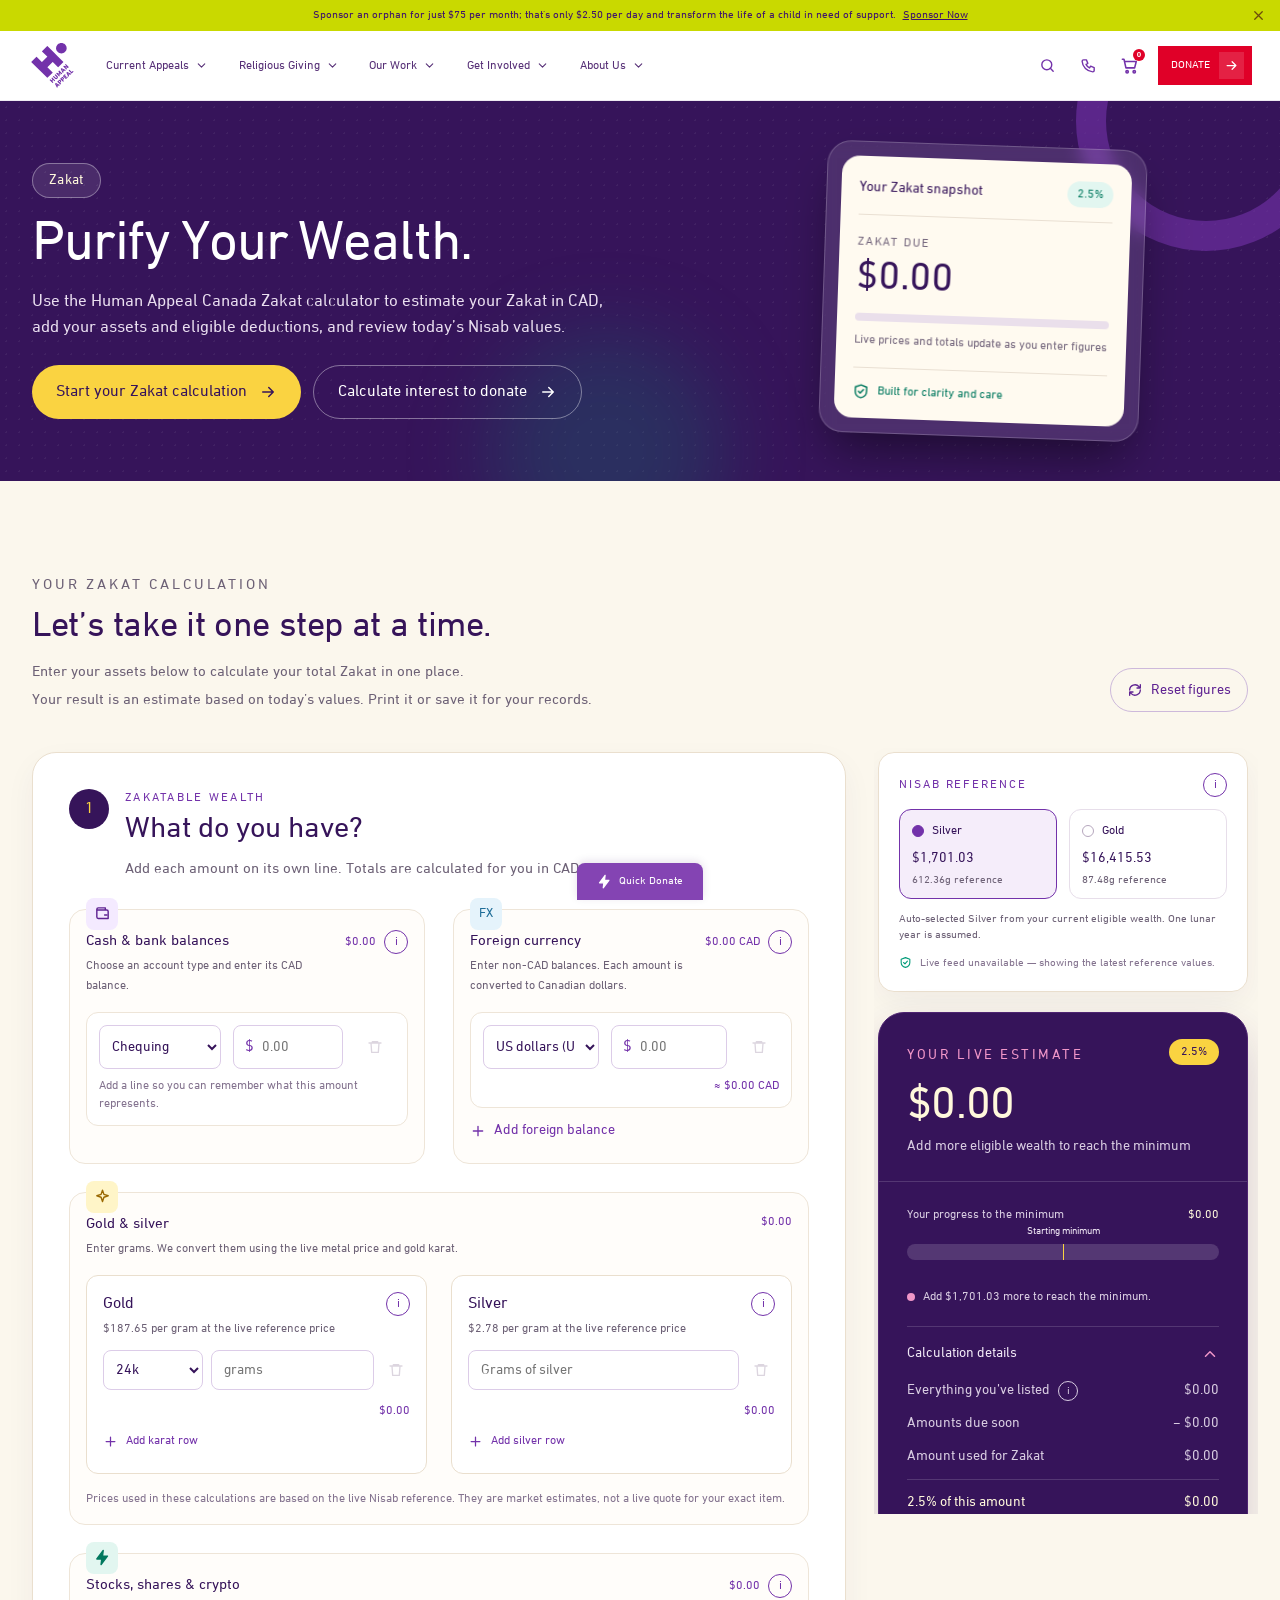
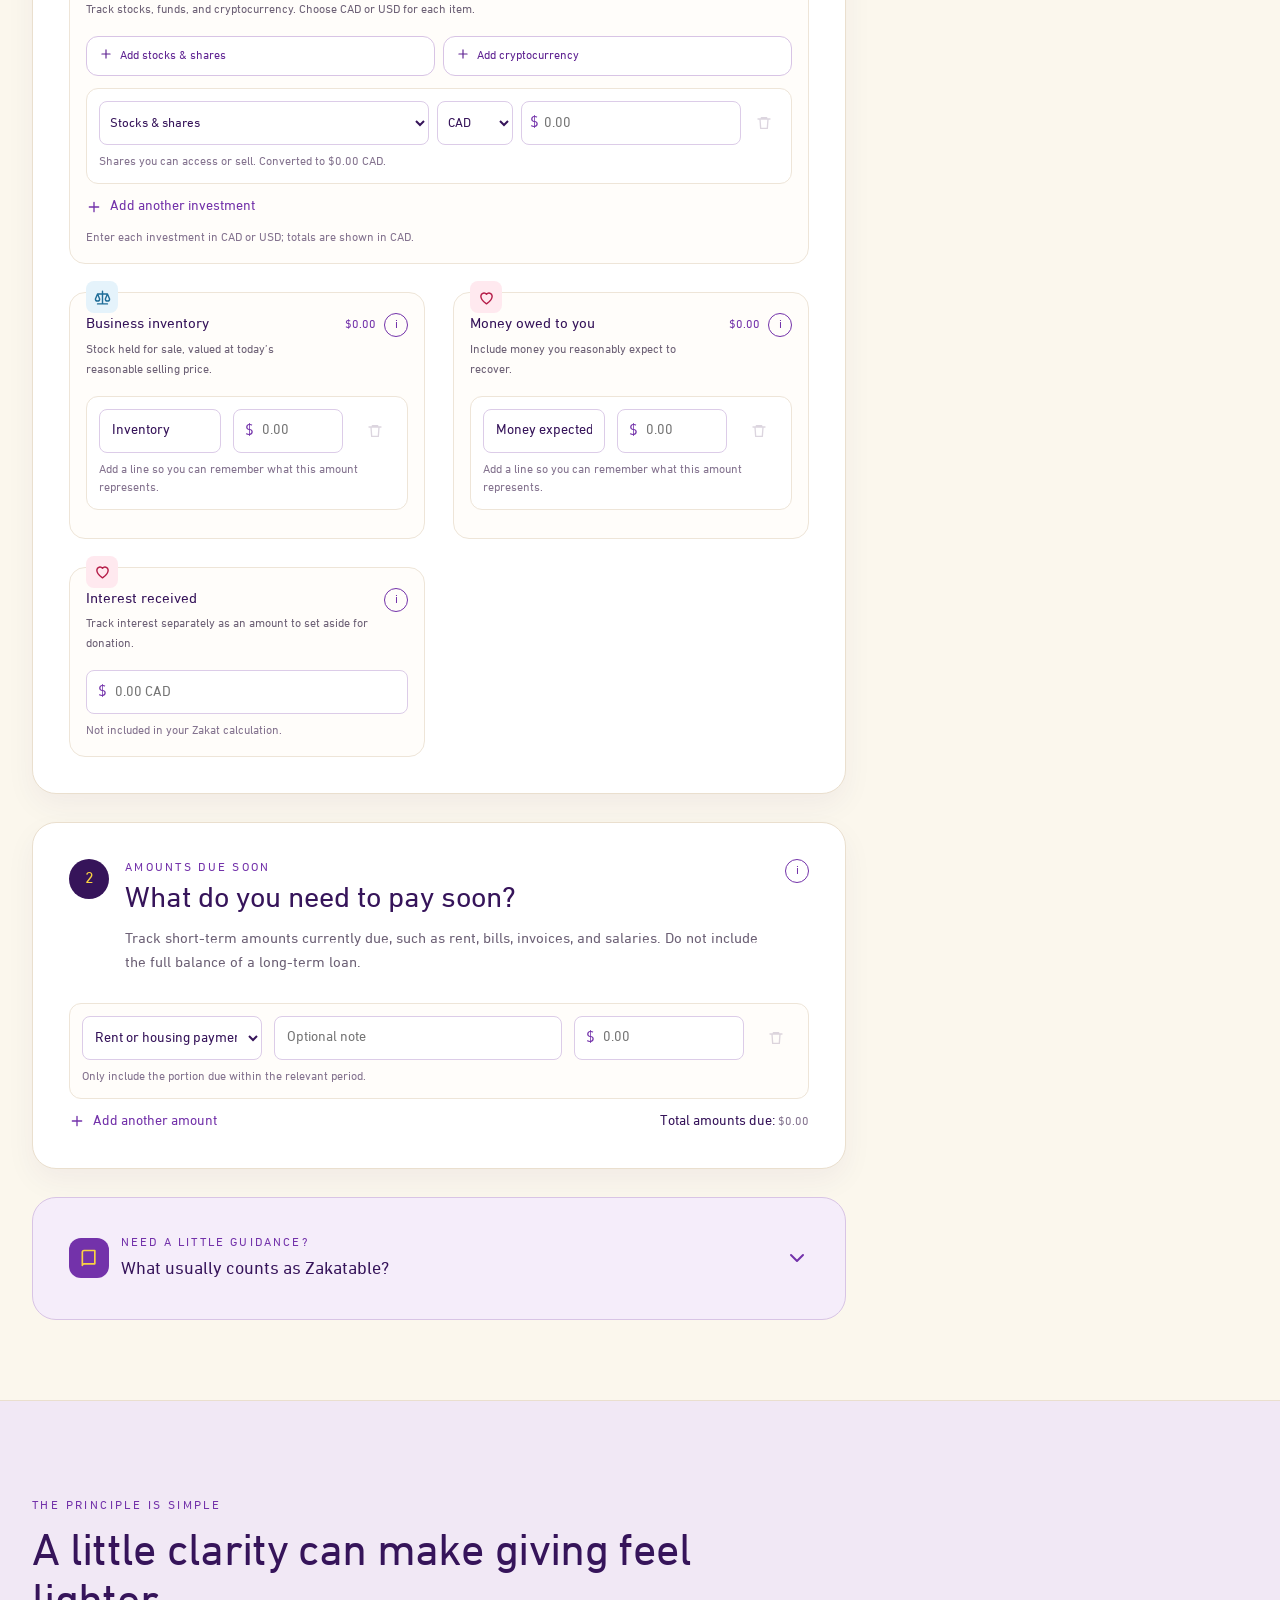
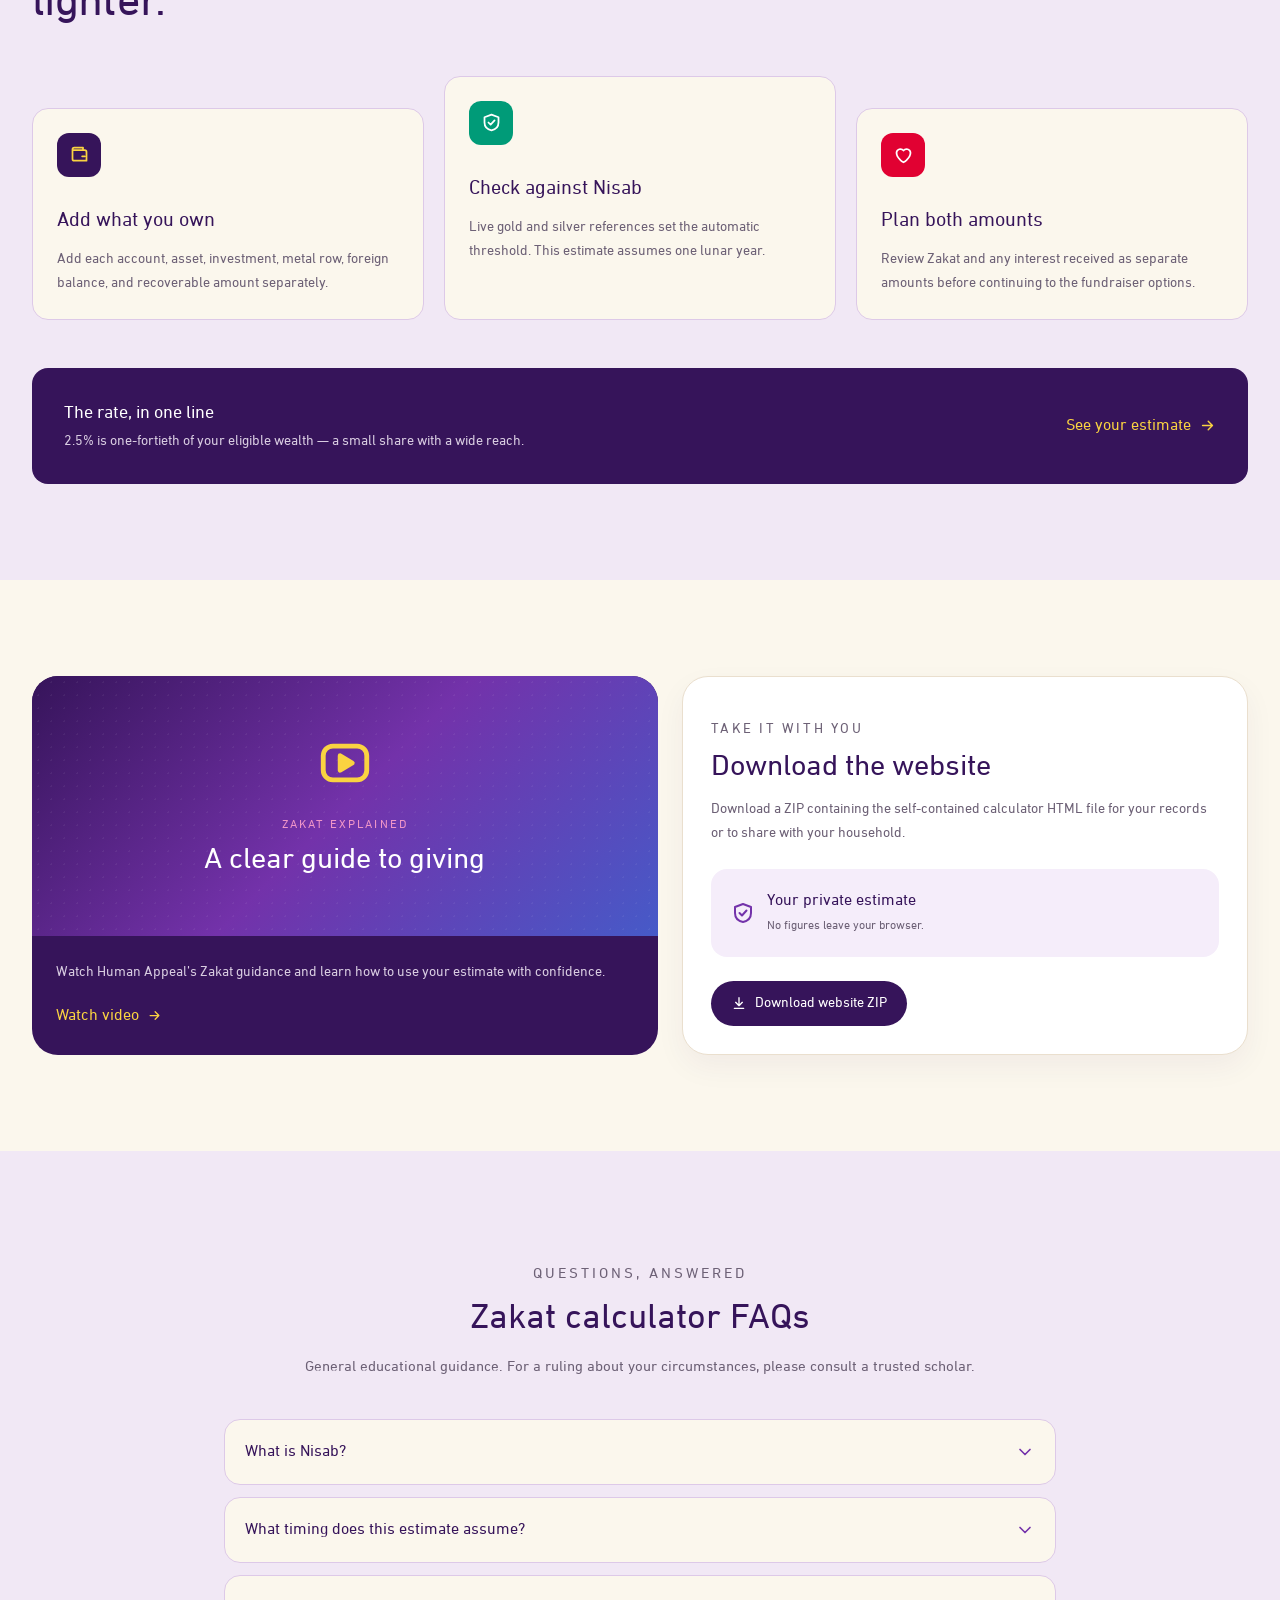
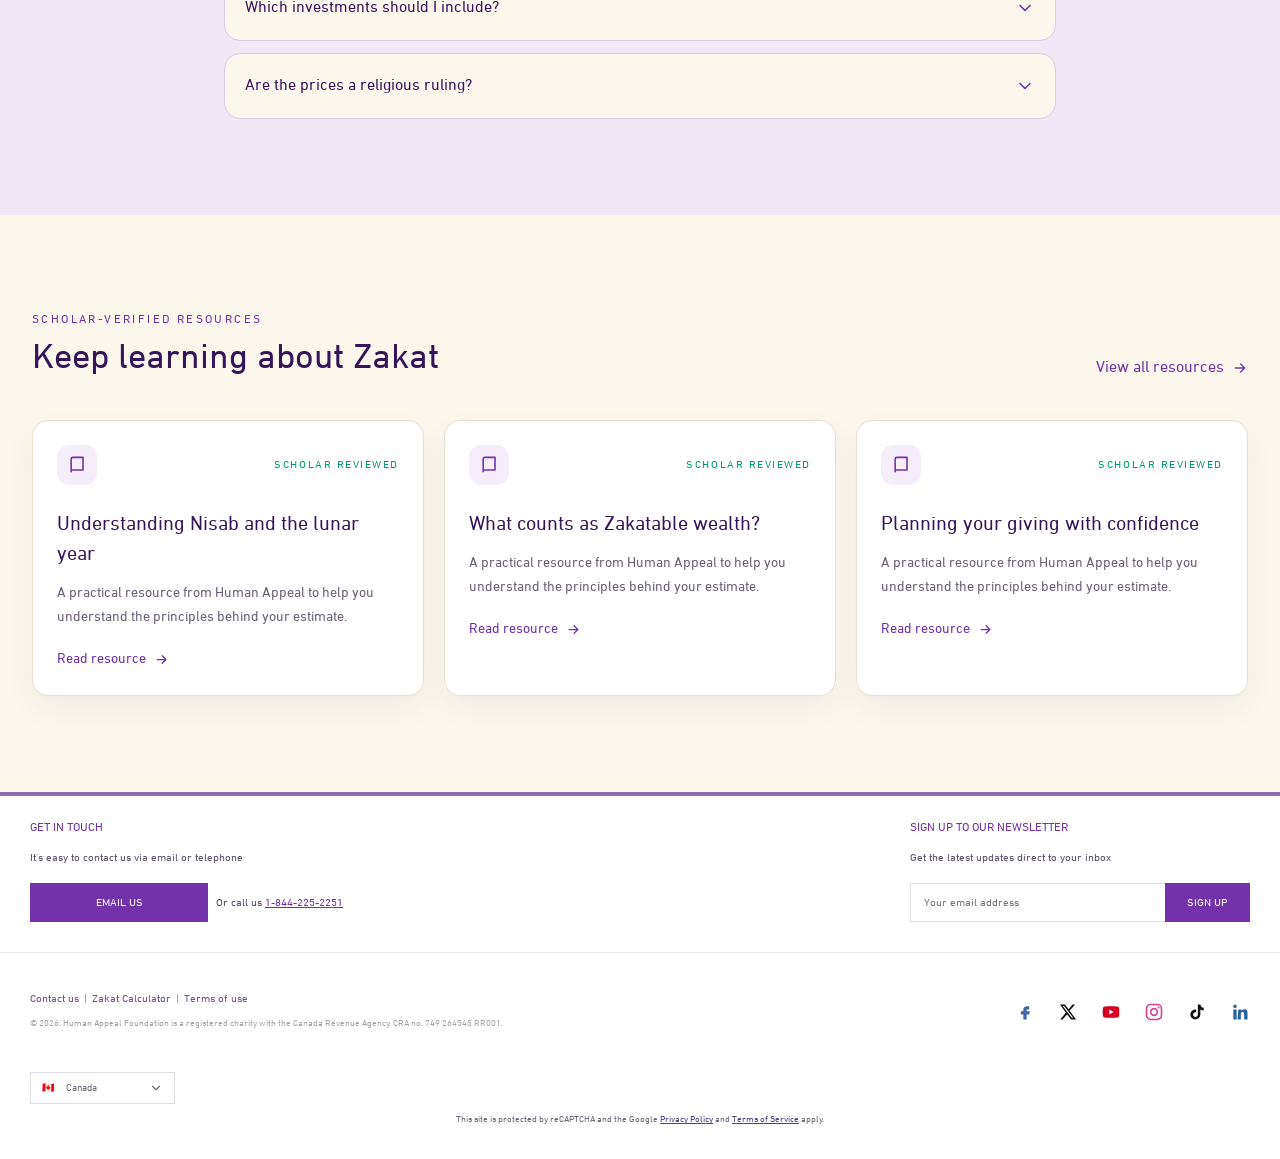
==== commit dd7d4efc: "Add files via upload" ====
--- a/index.html
+++ b/index.html
@@ -700,6 +700,67 @@
                     </div>
                     <div data-list="cash"></div>
                   </div>
+                  <div class="card">
+                    <div
+                      class="chip"
+                      style="background: #e5f3fb; color: #1f6d98"
+                    >
+                      FX
+                    </div>
+                    <div class="ch">
+                      <div>
+                        <h3>Foreign currency</h3>
+                        <p>
+                          Enter non-CAD balances. Each amount is converted to
+                          Canadian dollars.
+                        </p>
+                      </div>
+                      <div style="display: flex; gap: 8px; align-items: center">
+                        <span class="tot" id="fxTot"></span
+                        ><span class="info"
+                          ><button
+                            class="ib"
+                            type="button"
+                            aria-label="More information: Foreign currency"
+                            aria-expanded="false"
+                          >
+                            i
+                          </button>
+                          <div class="pop" role="tooltip">
+                            <b>Foreign currency</b>
+                            <p>
+                              USD, GBP, and EUR use the live reference exchange
+                              rates. For another currency, enter the current CAD
+                              value of one unit.
+                            </p>
+                            <a
+                              href="https://humanappeal.ca/appeals/zakat-and-nisab"
+                              target="_blank"
+                              rel="noreferrer"
+                              >Watch the Human Appeal video explanation</a
+                            >
+                          </div></span
+                        >
+                      </div>
+                    </div>
+                    <div data-list="fx"></div>
+                    <button class="add" type="button" data-add="fx">
+                      <svg
+                        width="16"
+                        height="16"
+                        viewBox="0 0 24 24"
+                        fill="none"
+                        stroke="currentColor"
+                        stroke-width="2"
+                        stroke-linecap="round"
+                        stroke-linejoin="round"
+                        aria-hidden="true"
+                      >
+                        <path d="M12 5v14M5 12h14" />
+                      </svg>
+                      Add foreign balance
+                    </button>
+                  </div>
                   <div class="card span">
                     <div
                       class="chip"
@@ -1081,67 +1142,6 @@
                       </div>
                     </div>
                     <div data-list="owed"></div>
-                  </div>
-                  <div class="card">
-                    <div
-                      class="chip"
-                      style="background: #e5f3fb; color: #1f6d98"
-                    >
-                      FX
-                    </div>
-                    <div class="ch">
-                      <div>
-                        <h3>Foreign currency</h3>
-                        <p>
-                          Enter non-CAD balances. Each amount is converted to
-                          Canadian dollars.
-                        </p>
-                      </div>
-                      <div style="display: flex; gap: 8px; align-items: center">
-                        <span class="tot" id="fxTot"></span
-                        ><span class="info"
-                          ><button
-                            class="ib"
-                            type="button"
-                            aria-label="More information: Foreign currency"
-                            aria-expanded="false"
-                          >
-                            i
-                          </button>
-                          <div class="pop" role="tooltip">
-                            <b>Foreign currency</b>
-                            <p>
-                              USD, GBP, and EUR use the live reference exchange
-                              rates. For another currency, enter the current CAD
-                              value of one unit.
-                            </p>
-                            <a
-                              href="https://humanappeal.ca/appeals/zakat-and-nisab"
-                              target="_blank"
-                              rel="noreferrer"
-                              >Watch the Human Appeal video explanation</a
-                            >
-                          </div></span
-                        >
-                      </div>
-                    </div>
-                    <div data-list="fx"></div>
-                    <button class="add" type="button" data-add="fx">
-                      <svg
-                        width="16"
-                        height="16"
-                        viewBox="0 0 24 24"
-                        fill="none"
-                        stroke="currentColor"
-                        stroke-width="2"
-                        stroke-linecap="round"
-                        stroke-linejoin="round"
-                        aria-hidden="true"
-                      >
-                        <path d="M12 5v14M5 12h14" />
-                      </svg>
-                      Add foreign balance
-                    </button>
                   </div>
                   <div
                     class="card"
--- a/css/styles.css
+++ b/css/styles.css
@@ -44,7 +44,6 @@
   background: var(--bg);
   color: var(--ink);
   line-height: 1.5;
-  padding-bottom: 40px;
   font-synthesis: none;
   -webkit-font-smoothing: antialiased;
   -moz-osx-font-smoothing: grayscale;
